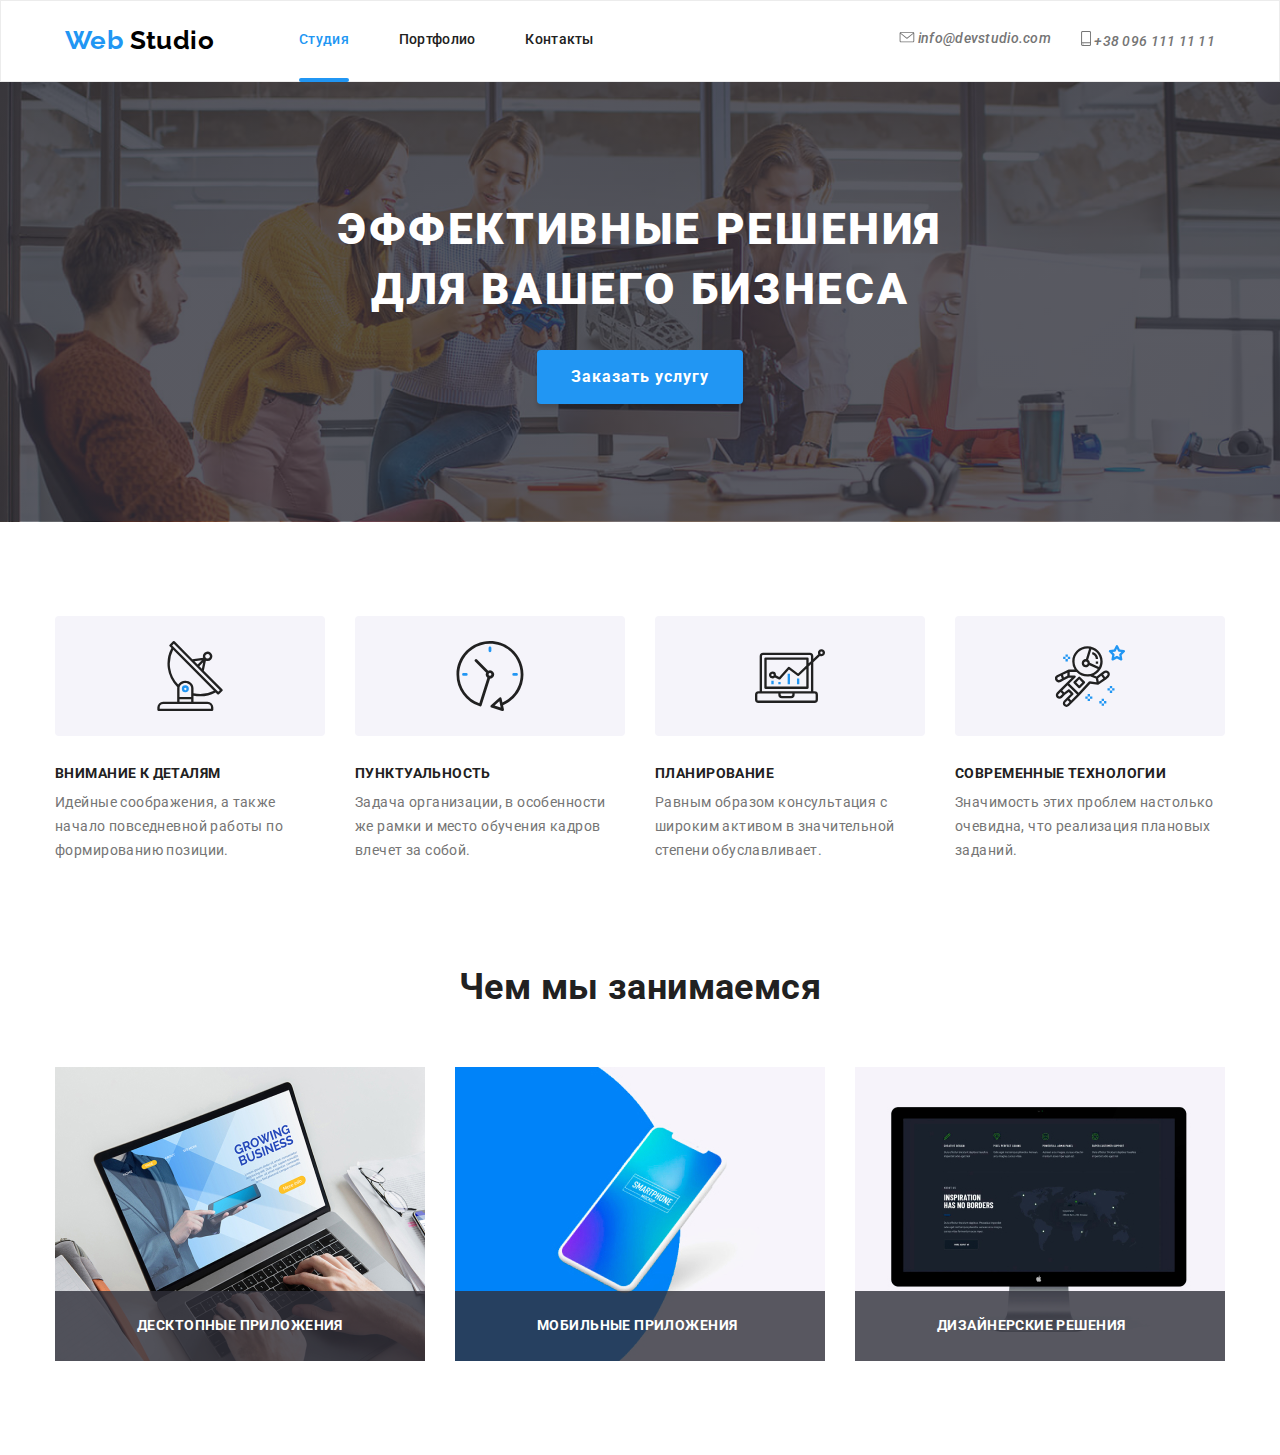
==== index.html @ 0a155fd4 "добавлены фото разных размеров для секции Услугис" ====
<!DOCTYPE html>
<html lang="ru">
  <head>
    <meta charset="UTF-8" />
    <meta name="viewport" content="width=device-width, initial-scale=1.0" />
    <title>Студия</title>
    <link
      href="https://fonts.googleapis.com/css2?family=Raleway:wght@700&family=Roboto:wght@400;500;700;900&display=swap"
      rel="stylesheet"
    />
    <link rel="stylesheet" href="./css/main.min.css" />
  </head>

  <body>
    <!--шапка-сайта-->

    <header class="header">
      <div class="container header-container">
        <a class="logo link" href="./index.html" lang="en"
          ><span class="logo-web">Web</span> Studio</a
        >
        <button type="button" class="menu-btn" data-menu-button>
          <svg width="40" height="40">
            <use
              class="icon-burger"
              href="./images/sprite.svg#icon-menubtn"
            ></use>
            <use class="icon-close" href="./images/sprite.svg#icon-close"></use>
          </svg>
        </button>
        <div class="menu-wrapper" data-menu>
          <nav class="navigation">
            <ul class="navigation-list list">
              <li class="navigation-list-item current">
                <a class="navigation-list-link current link" href="./index.html"
                  >Студия</a
                >
              </li>
              <li class="navigation-list-item">
                <a class="navigation-list-link link" href="./portfolio.html"
                  >Портфолио</a
                >
              </li>
              <li class="navigation-list-item">
                <a class="navigation-list-link link" href="">Контакты</a>
              </li>
            </ul>
          </nav>
          <address class="header-address">
            <ul class="address-list list">
              <li class="address-list-item">
                <a class="header-mail link" href="mailto:info@devstudio.com">
                  <svg class="address-list-item-svg" width="16" height="11">
                    <use href="./images/sprite.svg#icon-envelope"></use>
                  </svg>
                  info@devstudio.com</a
                >
              </li>
              <li class="address-list-item">
                <a class="header-tel link" href="tel:+380961111111">
                  <svg class="address-list-item-svg" width="10" height="15">
                    <use href="./images/sprite.svg#icon-smartphone"></use>
                  </svg>
                  +38 096 111 11 11
                </a>
              </li>
            </ul>
          </address>
        </div>
      </div>
    </header>

    <!--герой-секция-->

    <main>
      <section class="hero">
        <h1 class="hero-title">
          Эффективные решения <br />
          для вашего бизнеса
        </h1>
        <button data-modal-open class="modal-btn">Заказать услугу</button>
      </section>

      <!--особенности-->

      <section class="features section">
        <h2 hidden>Наши особенности</h2>
        <ul class="features-list container list">
          <li class="features-list-item">
            <div class="features-list-item-icon">
              <svg class="features-list-item-svg">
                <use href="./images/sprite.svg#icon-antenna"></use>
              </svg>
            </div>
            <h3 class="subtitle">Внимание к деталям</h3>
            <p class="description">
              Идейные соображения, а также начало повседневной работы по
              формированию позиции.
            </p>
          </li>
          <li class="features-list-item">
            <div class="features-list-item-icon">
              <svg class="features-list-item-svg">
                <use href="./images/sprite.svg#icon-clock"></use>
              </svg>
            </div>
            <h3 class="subtitle">Пунктуальность</h3>
            <p class="description">
              Задача организации, в особенности же рамки и место обучения кадров
              влечет за собой.
            </p>
          </li>
          <li class="features-list-item">
            <div class="features-list-item-icon">
              <svg class="features-list-item-svg">
                <use href="./images/sprite.svg#icon-diagram"></use>
              </svg>
            </div>
            <h3 class="subtitle">Планирование</h3>
            <p class="description">
              Равным образом консультация с широким активом в значительной
              степени обуславливает.
            </p>
          </li>
          <li class="features-list-item">
            <div class="features-list-item-icon">
              <svg class="features-list-item-svg">
                <use href="./images/sprite.svg#icon-astronaut"></use>
              </svg>
            </div>
            <h3 class="subtitle">Современные технологии</h3>
            <p class="description">
              Значимость этих проблем настолько очевидна, что реализация
              плановых заданий.
            </p>
          </li>
        </ul>
      </section>

      <!--услуги-->

      <section class="services section">
        <h2 class="title">Чем мы занимаемся</h2>
        <ul class="services-list container list">
          <li class="services-list-item">
            <picture>
              <source
                srcset="
                  ./images/services/notebook.jpg    1x,
                  ./images/services/notebook@2x.jpg 2x
                "
                media="(min-width: 1200px)"
                type="image/jpg"
              />
              <img
                class="services-list-img"
                src="./images/services/notebook.jpg"
                alt="работа за ноутбуком"
              />
            </picture>
            <p class="subtitle">Десктопные приложения</p>
          </li>
          <li class="services-list-item">
            <picture>
              <source
                srcset="
                  ./images/services/smartphone.jpg    1x,
                  ./images/services/smartphone@2x.jpg 2x
                "
                media="(min-width: 1200px)"
                type="image/jpg"
              />
              <img
                class="services-list-img"
                src="./images/services/smartphone.jpg"
                alt="смартфон с открытым приложением"
              />
            </picture>
            <p class="subtitle">Мобильные приложения</p>
          </li>
          <li class="services-list-item">
            <picture>
              <source
                srcset="
                  ./images/services/computer.jpg    1x,
                  ./images/services/computer@2x.jpg 2x
                "
                media="(min-width: 1200px)"
                type="image/jpg"
              />
              <img
                class="services-list-img"
                src="./images/services/computer.jpg"
                alt="включенный компьютер"
              />
            </picture>
            <p class="subtitle">Дизайнерские решения</p>
          </li>
        </ul>
      </section>

      <!--команда-->

      <!-- <section class="team section">
        <h2 class="title">Наша команда</h2>
        <ul class="team-list container list">
          <li class="team-list-item">
            <img
              class="team-list-item-img"
              src="./images/team/product-designer.jpg"
              alt="член команды"
            />
            <h3 class="team-list-item-name">Николай Кучеренко</h3>
            <p class="team-list-item-position" lang="en">Product Designer</p>
            <ul class="sotial-list list">
              <li class="sotial-list-item">
                <a
                  class="sotial-list-item-link link"
                  href=""
                  aria-label="иконка инстаграм"
                >
                  <svg class="sotial-list-item-link-svg">
                    <use href="./images/sprite.svg#icon-instagram"></use>
                  </svg>
                </a>
              </li>
              <li class="sotial-list-item">
                <a
                  class="sotial-list-item-link link"
                  href=""
                  aria-label="иконка твиттер"
                >
                  <svg class="sotial-list-item-link-svg">
                    <use href="./images/sprite.svg#icon-twitter"></use>
                  </svg>
                </a>
              </li>
              <li class="sotial-list-item">
                <a
                  class="sotial-list-item-link link"
                  href=""
                  aria-label="иконка фейсбук"
                >
                  <svg class="sotial-list-item-link-svg">
                    <use href="./images/sprite.svg#icon-facebook"></use>
                  </svg>
                </a>
              </li>
              <li class="sotial-list-item">
                <a
                  class="sotial-list-item-link link"
                  href=""
                  aria-label="иконка линкедит"
                >
                  <svg class="sotial-list-item-link-svg">
                    <use href="./images/sprite.svg#icon-linkedin"></use>
                  </svg>
                </a>
              </li>
            </ul>
          </li>
          <li class="team-list-item">
            <img
              class="team-list-item-img"
              src="./images/team/developer.jpg"
              alt="член команды"
            />
            <h3 class="team-list-item-name">Ольга Иванова</h3>
            <p class="team-list-item-position" lang="en">Frontend Developer</p>
            <ul class="sotial-list list">
              <li class="sotial-list-item">
                <a
                  class="sotial-list-item-link link"
                  href=""
                  aria-label="иконка инстаграм"
                >
                  <svg class="sotial-list-item-link-svg">
                    <use href="./images/sprite.svg#icon-instagram"></use>
                  </svg>
                </a>
              </li>
              <li class="sotial-list-item">
                <a
                  class="sotial-list-item-link link"
                  href=""
                  aria-label="иконка твиттер"
                >
                  <svg class="sotial-list-item-link-svg">
                    <use href="./images/sprite.svg#icon-twitter"></use>
                  </svg>
                </a>
              </li>
              <li class="sotial-list-item">
                <a
                  class="sotial-list-item-link link"
                  href=""
                  aria-label="иконка фейсбук"
                >
                  <svg class="sotial-list-item-link-svg">
                    <use href="./images/sprite.svg#icon-facebook"></use>
                  </svg>
                </a>
              </li>
              <li class="sotial-list-item">
                <a
                  class="sotial-list-item-link link"
                  href=""
                  aria-label="иконка линкедит"
                >
                  <svg class="sotial-list-item-link-svg">
                    <use href="./images/sprite.svg#icon-linkedin"></use>
                  </svg>
                </a>
              </li>
            </ul>
          </li>
          <li class="team-list-item">
            <img
              class="team-list-item-img"
              src="./images/team/marketing.jpg"
              alt="член команды"
            />
            <h3 class="team-list-item-name">Андрей Шевченко</h3>
            <p class="team-list-item-position" lang="en">Marketing</p>
            <ul class="sotial-list list">
              <li class="sotial-list-item">
                <a
                  class="sotial-list-item-link link"
                  href=""
                  aria-label="иконка инстаграм"
                >
                  <svg class="sotial-list-item-link-svg">
                    <use href="./images/sprite.svg#icon-instagram"></use>
                  </svg>
                </a>
              </li>
              <li class="sotial-list-item">
                <a
                  class="sotial-list-item-link link"
                  href=""
                  aria-label="иконка твиттер"
                >
                  <svg class="sotial-list-item-link-svg">
                    <use href="./images/sprite.svg#icon-twitter"></use>
                  </svg>
                </a>
              </li>
              <li class="sotial-list-item">
                <a
                  class="sotial-list-item-link link"
                  href=""
                  aria-label="иконка фейсбук"
                >
                  <svg class="sotial-list-item-link-svg">
                    <use href="./images/sprite.svg#icon-facebook"></use>
                  </svg>
                </a>
              </li>
              <li class="sotial-list-item">
                <a
                  class="sotial-list-item-link link"
                  href=""
                  aria-label="иконка линкедит"
                >
                  <svg class="sotial-list-item-link-svg">
                    <use href="./images/sprite.svg#icon-linkedin"></use>
                  </svg>
                </a>
              </li>
            </ul>
          </li>
          <li class="team-list-item">
            <img
              class="team-list-item-img"
              src="./images/team/UI-Designer.jpg"
              alt="член команды"
            />
            <h3 class="team-list-item-name">Иван Николаев</h3>
            <p class="team-list-item-position" lang="en">UI Designer</p>
            <ul class="sotial-list list">
              <li class="sotial-list-item">
                <a
                  class="sotial-list-item-link link"
                  href=""
                  aria-label="иконка инстаграм"
                >
                  <svg class="sotial-list-item-link-svg">
                    <use href="./images/sprite.svg#icon-instagram"></use>
                  </svg>
                </a>
              </li>
              <li class="sotial-list-item">
                <a
                  class="sotial-list-item-link link"
                  href=""
                  aria-label="иконка твиттер"
                >
                  <svg class="sotial-list-item-link-svg">
                    <use href="./images/sprite.svg#icon-twitter"></use>
                  </svg>
                </a>
              </li>
              <li class="sotial-list-item">
                <a
                  class="sotial-list-item-link link"
                  href=""
                  aria-label="иконка фейсбук"
                >
                  <svg class="sotial-list-item-link-svg">
                    <use href="./images/sprite.svg#icon-facebook"></use>
                  </svg>
                </a>
              </li>
              <li class="sotial-list-item">
                <a
                  class="sotial-list-item-link link"
                  href=""
                  aria-label="иконка линкедит"
                >
                  <svg class="sotial-list-item-link-svg">
                    <use href="./images/sprite.svg#icon-linkedin"></use>
                  </svg>
                </a>
              </li>
            </ul>
          </li>
        </ul>
      </section> -->

      <!--клиенты-->

      <!-- <section class="customers section">
        <h2 class="title">Постоянные клиенты</h2>
        <ul class="customers-list container list">
          <li class="customers-list-item">
            <a
              class="customers-list-item-link link"
              href=""
              aria-label="логотип клиента"
            >
              <svg class="customers-list-item-svg" width="45" height="50">
                <use href="./images/sprite.svg#icon-logo1"></use>
              </svg>
            </a>
          </li>
          <li class="customers-list-item">
            <a
              class="customers-list-item-link link"
              href=""
              aria-label="логотип клиента"
            >
              <svg class="customers-list-item-svg" width="40" height="52">
                <use href="./images/sprite.svg#icon-logo2"></use>
              </svg>
            </a>
          </li>
          <li class="customers-list-item">
            <a
              class="customers-list-item-link link"
              href=""
              aria-label="логотип клиента"
            >
              <svg class="customers-list-item-svg" width="41" height="43">
                <use href="./images/sprite.svg#icon-logo3"></use>
              </svg>
            </a>
          </li>
          <li class="customers-list-item">
            <a
              class="customers-list-item-link link"
              href=""
              aria-label="логотип клиента"
            >
              <svg class="customers-list-item-svg" width="80" height="42">
                <use href="./images/sprite.svg#icon-logo4"></use>
              </svg>
            </a>
          </li>
          <li class="customers-list-item">
            <a
              class="customers-list-item-link link"
              href=""
              aria-label="логотип клиента"
            >
              <svg class="customers-list-item-svg" width="60" height="50">
                <use href="./images/sprite.svg#icon-logo5"></use>
              </svg>
            </a>
          </li>
          <li class="customers-list-item">
            <a
              class="customers-list-item-link link"
              href=""
              aria-label="логотип клиента"
            >
              <svg class="customers-list-item-svg" width="90" height="45">
                <use href="./images/sprite.svg#icon-logo6"></use>
              </svg>
            </a>
          </li>
        </ul>
      </section> -->
    </main>

    <!--подвал-сайта-->

    <!-- <footer class="footer">
      <div class="container">
        <div class="footer-coordinates">
          <a class="logo link" href="./index.html" lang="en"
            ><span class="logo-web">Web</span>
            <span class="logo-studio">Studio</span></a
          >
          <ul class="footer-address-list list">
            <li class="footer-address-list-item">
              г. Киев, пр-т Леси Украинки, 26
            </li>
            <li class="footer-address-list-item">
              <a class="footer-mail link" href="mailto:info@example.com"
                >info@example.com</a
              >
            </li>
            <li class="footer-address-list-item">
              <a class="footer-tel link" href="tel:+380991111111"
                >+38 099 111 11 11</a
              >
            </li>
          </ul>
        </div>
        <div class="footer-invitation">
          <b class="invitation link">присоединяйтесь</b>
          <ul class="invitation-sotial-list list">
            <li class="invitation-sotial-list-item">
              <a
                class="invitation-sotial-list-link link"
                href=""
                aria-label="иконка инстаграм"
              >
                <svg class="invitation-sotial-list-link-svg">
                  <use href="./images/sprite.svg#icon-instagram"></use>
                </svg>
              </a>
            </li>
            <li class="invitation-sotial-list-item">
              <a
                class="invitation-sotial-list-link link"
                href=""
                aria-label="иконка твиттер"
              >
                <svg class="invitation-sotial-list-link-svg">
                  <use href="./images/sprite.svg#icon-twitter"></use>
                </svg>
              </a>
            </li>
            <li class="invitation-sotial-list-item">
              <a
                class="invitation-sotial-list-link link"
                href=""
                aria-label="иконка фейсбук"
              >
                <svg class="invitation-sotial-list-link-svg">
                  <use href="./images/sprite.svg#icon-facebook"></use>
                </svg>
              </a>
            </li>
            <li class="invitation-sotial-list-item">
              <a
                class="invitation-sotial-list-link link"
                href=""
                aria-label="иконка линкедит"
              >
                <svg class="invitation-sotial-list-link-svg">
                  <use href="./images/sprite.svg#icon-linkedin"></use>
                </svg>
              </a>
            </li>
          </ul>
        </div> -->

    <!--форма подписки-->

    <!-- <div class="footer-subscription">
          <b class="subscription">Подпишитесь на рассылку</b>
          <div class="footer-subscription-wrapper">
            <form action="#" class="subscription-form">
              <input
                type="email"
                name="user-mail"
                class="subscription-form-input"
                placeholder="E-mail"
              />
            </form>
            <button type="button" class="subscription-btn">
              Подписаться
              <svg class="footer-subscription-svg" width="24" height="24">
                <use href="./images/sprite.svg#icon-send"></use>
              </svg>
            </button>
          </div>
        </div>
      </div>
    </footer> -->

    <!--модальное окно-->

    <!-- <div data-modal class="backdrop is-hidden">
      <form action="#" class="modal-form">
        <h2 class="modal-form-title">
          Оставьте свои данные, мы вам перезвоним
        </h2>
        <button data-modal-close class="modal-close-btn">
          <svg class="close-btn-svg" width="18" height="18">
            <use href="./images/sprite.svg#icon-close"></use>
          </svg>
        </button>
        <div class="modal-form-input-wrapper">
          <input
            type="text"
            name="user-name"
            id="user-modal-name"
            class="modal-form-input"
            placeholder=" "
            required
          />
          <svg class="input-svg">
            <use href="./images/sprite.svg#icon-person"></use>
          </svg>
          <label for="user-modal-name" class="modal-form-label">Имя</label>
        </div>
        <div class="modal-form-input-wrapper">
          <input
            type="tel"
            name="user-tel"
            id="user-modal-tel"
            class="modal-form-input"
            placeholder=" "
            required
          />
          <svg class="input-svg">
            <use href="./images/sprite.svg#icon-phone"></use>
          </svg>
          <label for="user-modal-tel" class="modal-form-label"> Телефон</label>
        </div>
        <div class="modal-form-input-wrapper">
          <input
            type="email"
            name="user-mail"
            id="user-modal-mail"
            class="modal-form-input"
            placeholder=" "
            required
          />
          <svg class="input-svg">
            <use href="./images/sprite.svg#icon-email"></use>
          </svg>
          <label for="user-modal-mail" class="modal-form-label"> Почта</label>
        </div>
        <div class="modal-form-textarea-wrapper">
          <textarea
            name="user-massage"
            class="modal-form-massage"
            id="user-modal-massage"
            placeholder=" "
          ></textarea>
          <label for="user-modal-massage" class="modal-form-textarea-label"
            >Комментарий</label
          >
        </div>

        <label class="modal-form-option-lable">
          <input
            type="checkbox"
            name="policy"
            value="accept-policy"
            class="modal-form-checkbox"
            required
          />
          <span class="modal-form-custom-checkbox">
            <svg class="checkbox-svg" width="11" height="8">
              <use href="./images/sprite.svg#icon-vector"></use>
            </svg>
          </span>
          <span class="modal-form-option-span"
            >Соглашаюсь с рассылкой и принимаю <a href="#">Условия договора</a>
          </span>
        </label>
        <button type="submit" class="modal-btn">Отправить</button>
      </form>
    </div> -->

    <script src="./js/menu.js"></script>
    <script src="./js/modal.js"></script>
  </body>
</html>
---- css/main.min.css ----
/*! normalize.css v8.0.1 | MIT License | github.com/necolas/normalize.css */html{line-height:1.15;-webkit-text-size-adjust:100%}body{margin:0}main{display:block}h1{font-size:2em;margin:0.67em 0}hr{box-sizing:content-box;height:0;overflow:visible}pre{font-family:monospace, monospace;font-size:1em}a{background-color:transparent}abbr[title]{border-bottom:none;text-decoration:underline;text-decoration:underline dotted}b,strong{font-weight:bolder}code,kbd,samp{font-family:monospace, monospace;font-size:1em}small{font-size:80%}sub,sup{font-size:75%;line-height:0;position:relative;vertical-align:baseline}sub{bottom:-0.25em}sup{top:-0.5em}img{border-style:none}button,input,optgroup,select,textarea{font-family:inherit;font-size:100%;line-height:1.15;margin:0}button,input{overflow:visible}button,select{text-transform:none}button,[type='button'],[type='reset'],[type='submit']{-webkit-appearance:button}button::-moz-focus-inner,[type='button']::-moz-focus-inner,[type='reset']::-moz-focus-inner,[type='submit']::-moz-focus-inner{border-style:none;padding:0}button:-moz-focusring,[type='button']:-moz-focusring,[type='reset']:-moz-focusring,[type='submit']:-moz-focusring{outline:1px dotted ButtonText}fieldset{padding:0.35em 0.75em 0.625em}legend{box-sizing:border-box;color:inherit;display:table;max-width:100%;padding:0;white-space:normal}progress{vertical-align:baseline}textarea{overflow:auto}[type='checkbox'],[type='radio']{box-sizing:border-box;padding:0}[type='number']::-webkit-inner-spin-button,[type='number']::-webkit-outer-spin-button{height:auto}[type='search']{-webkit-appearance:textfield;outline-offset:-2px}[type='search']::-webkit-search-decoration{-webkit-appearance:none}::-webkit-file-upload-button{-webkit-appearance:button;font:inherit}details{display:block}summary{display:list-item}template{display:none}[hidden]{display:none}body{background-color:#ffffff;font-family:"Roboto",sans-serif;font-size:14px;letter-spacing:0.03em;color:#757575}html{box-sizing:border-box}*,*::before,*::after{box-sizing:inherit}h1{margin:0}h2{margin-top:0;margin-bottom:50px}.subtitle{margin:0}ul{margin:0;padding:0}img{display:block;max-width:100%;height:auto}.link{text-decoration:none;display:block}.list{list-style:none}.container{padding-left:15px;padding-right:15px}@media screen and (min-width: 480px){.container{width:480px;margin:0 auto}}@media screen and (min-width: 768px){.container{width:768px}}@media screen and (min-width: 1200px){.container{width:1200px}}.section{padding-top:94px;padding-bottom:94px}.header-container{display:flex;align-items:center}.logo{font-family:"Raleway",sans-serif;font-weight:700;font-size:24px;line-height:1.17;color:#000000}.logo-web{color:#2196f3}.navigation-list-link,.header-tel,.header-mail{font-weight:500;letter-spacing:0.02em;color:#212121;transition:color 250ms cubic-bezier(0.4, 0, 0.2, 1)}.navigation-list-link:hover,.navigation-list-link:focus,.header-tel:hover,.header-tel:focus,.header-mail:hover,.header-mail:focus{color:#2196f3}.header-tel,.header-mail{color:#757575}.header-tel:hover .address-list-item-svg,.header-tel:focus .address-list-item-svg,.header-mail:hover .address-list-item-svg,.header-mail:focus .address-list-item-svg{fill:#2196f3}.address-list-item-svg{fill:#757575;transition:fill 250ms cubic-bezier(0.4, 0, 0.2, 1)}.navigation-list-link{position:relative;display:inline-flex}.navigation-list-link.current::after{position:absolute;left:0;display:block;width:100%;height:4px;background-color:#2196f3;border-radius:2px;content:''}.navigation .navigation-list-link.current{color:#2196f3}@media screen and (max-width: 767px){.header{padding-top:10px;padding-bottom:10px;position:relative;border:1px solid #ececec}.header-container{justify-content:space-between}.navigation-list-link,.header-tel,.header-mail{font-size:18px;line-height:1.17}.menu-btn{display:inline-flex;margin:0;padding:0;background-color:transparent;border:none;outline:none;cursor:pointer;transition:fill 250ms cubic-bezier(0.4, 0, 0.2, 1)}.menu-btn:hover,.menu-btn:focus{fill:#2196f3}.menu-btn.is-open .icon-close{display:block}.menu-btn.is-open .icon-burger{display:none}.icon-close{display:none}.menu-wrapper{position:absolute;top:100%;right:0;width:100%;height:393px;text-align:center;background-color:#ffffff;padding-top:60px;padding-bottom:60px;opacity:0;transform:scale(0);transition:250ms cubic-bezier(0.4, 0, 0.2, 1)}.menu-wrapper.is-open{opacity:1;transform:scale(1)}.navigation-list-item:not(:last-child){margin-bottom:40px}.header-address{margin-top:60px}.address-list-item:not(:last-child){margin-bottom:16px}.navigation-list-link.current::after{bottom:-8px}}@media screen and (min-width: 768px){.menu-btn{display:none}.menu-wrapper{display:flex}.navigation-list{display:flex}.header{padding-top:21px;padding-bottom:21px;padding-right:15px;padding-left:15px}.logo{margin-right:81px}.navigation-list-link{font-size:14px;line-height:1.14}.header-tel,.header-mail{font-size:12px;line-height:1.17}.navigation-list-item:not(:last-child){margin-right:50px}.address-list{margin-left:84px}.address-list-item:not(:last-child){margin-bottom:10px}.navigation-list-link.current::after{bottom:-48px}}@media screen and (min-width: 1200px){.header{border:1px solid #ececec;padding-top:24px;padding-bottom:25px}.header-container{justify-content:center}.address-list{display:flex}.logo{font-size:26px;line-height:1.19;margin-right:85px}.address-list{margin-left:305px}.address-list-item:not(:last-child){margin-bottom:0}.address-list-item:not(:last-child){margin-right:30px}.navigation-list-link,.header-tel,.header-mail{font-size:14px;line-height:1.14}.navigation-list-link.current::after{bottom:-34px}}.modal-btn{display:block;margin:auto;padding-top:10px;padding-right:32px;padding-bottom:10px;padding-left:32px}.modal-btn,.subscription-btn{font-weight:700;font-size:16px;line-height:1.87;align-items:center;text-align:center;letter-spacing:0.06em;box-shadow:0px 4px 4px rgba(0,0,0,0.15);border-radius:4px;border-color:transparent;color:#fff;background-color:#2196f3;cursor:pointer}.subscription-btn{display:flex;justify-content:center;align-items:center;padding-left:29px;padding-right:13px}.hero{background-repeat:no-repeat;background-size:cover;background-position:center;padding-top:118px;padding-bottom:118px}.hero-title{font-weight:900;text-align:center;letter-spacing:0.06em;text-transform:uppercase;margin-bottom:30px;color:#fff}@media screen and (max-width: 767px){.hero{background-image:linear-gradient(to right, rgba(47,48,58,0.8), rgba(47,48,58,0.8)),url(../images/hero/hero-mob.jpg)}}@media screen and (max-width: 767px) and (min-resolution: 2dppx){.hero{background-image:linear-gradient(to right, rgba(47,48,58,0.8), rgba(47,48,58,0.8)),url(../images/hero/hero-mob@2x.jpg)}}@media screen and (max-width: 767px){.hero-title{font-size:26px;line-height:1.62}}@media screen and (min-width: 768px){.hero{background-image:linear-gradient(to right, rgba(47,48,58,0.8), rgba(47,48,58,0.8)),url(../images/hero/hero-tabl.jpg)}}@media screen and (min-width: 768px) and (min-resolution: 2dppx){.hero{background-image:linear-gradient(to right, rgba(47,48,58,0.8), rgba(47,48,58,0.8)),url(../images/hero/hero-tabl@2x.jpg)}}@media screen and (min-width: 1200px){.hero{background-image:linear-gradient(to right, rgba(47,48,58,0.8), rgba(47,48,58,0.8)),url(../images/hero/hero-desctop.jpg)}}@media screen and (min-width: 1200px) and (min-resolution: 2dppx){.hero{background-image:linear-gradient(to right, rgba(47,48,58,0.8), rgba(47,48,58,0.8)),url(../images/hero/hero-desctop@2x.jpg)}padding-top:200px;padding-bottom:200px}@media screen and (min-width: 1200px){.hero-title{font-size:44px;line-height:1.36}}.subtitle{font-weight:700;font-size:14px;line-height:1.14;text-transform:uppercase;color:#212121}.features-list-item-icon{background-color:#f5f4fa;border-radius:4px;margin-bottom:30px}.features-list-item-svg{width:70px;height:70px}.features-list-item .subtitle{margin-bottom:10px}.features-list-item .description{margin-top:0px;margin-bottom:0px}.description{font-weight:400;font-size:14px;line-height:1.71;color:#757575}@media screen and (max-width: 767px){.features-list-item-icon{width:450px;height:120px;padding:25px 190px}.features-list-item{margin-bottom:30px}.features-list-item .subtitle{text-align:center}}@media screen and (min-width: 768px) and (max-width: 1199px){.features-list{display:flex;flex-wrap:wrap}.features-list-item{width:calc((100% - 30px) / 2);margin-right:30px;margin-bottom:30px}.features-list-item:nth-child(2n){margin-right:0}.features-list-item:nth-last-child(-n+2){margin-bottom:0}.features-list-item-icon{width:354px;height:120px;padding:25px 142px}}@media screen and (min-width: 1200px){.features-list{display:flex;justify-content:space-between}.features-list-item:not(:last-child){margin-right:30px}.features-list-item-icon{width:270px;height:120px;padding:25px 100px}}.title{font-weight:700;font-size:36px;line-height:1.67;text-align:center;color:#212121}@media screen and (max-width: 1199px){.services{display:none}}@media screen and (min-width: 1200px){.services-list{display:flex;justify-content:space-between}.services-list-img{width:370px}.services-list-item{position:relative}.services-list-item:not(:last-child){margin-right:30px}.services{padding-top:0}.services .subtitle{position:absolute;bottom:0;left:0;width:100%;color:#fff;background-color:rgba(47,48,58,0.8);padding:27px 82px}}.sotial-list{display:flex;justify-content:space-between;max-width:206px;margin-left:auto;margin-right:auto}.sotial-list-item:not(:last-child){margin-right:10px}.sotial-list-item-link{display:flex;justify-content:center;align-items:center;width:44px;height:44px;border-radius:50%;transition:background-color 250ms cubic-bezier(0.4, 0, 0.2, 1)}.sotial-list-item-link:hover,.sotial-list-item-link:focus{background-color:#2196f3}.sotial-list-item-link:hover .sotial-list-item-link-svg,.sotial-list-item-link:focus .sotial-list-item-link-svg{fill:#fff}.sotial-list-item-link-svg{width:20px;height:20px;fill:#afb1b8;transition:fill 250ms cubic-bezier(0.4, 0, 0.2, 1)}.invitation-sotial-list{display:flex;justify-content:space-between;max-width:206px;margin-left:auto;margin-right:auto}.invitation-sotial-list-link{display:flex;justify-content:center;align-items:center;width:44px;height:44px;border-radius:50%;background-color:rgba(255,255,255,0.1);transition:background-color 250ms cubic-bezier(0.4, 0, 0.2, 1)}.invitation-sotial-list-link:hover,.invitation-sotial-list-link:focus{border-radius:50%;background-color:#2196f3}.invitation-sotial-list-link-svg{width:20px;height:20px;fill:#fff}.invitation-sotial-list-item:not(:last-child){margin-right:10px}.team{background-color:#f5f4fa}.team-list{display:flex;justify-content:space-between}.team-list-item{background:#ffffff;box-shadow:0px 2px 1px rgba(0,0,0,0.2),0px 1px 1px rgba(0,0,0,0.14),0px 1px 3px rgba(0,0,0,0.12);border-radius:0px 0px 4px 4px;padding-bottom:25px}.team-list-item:not(:last-child){margin-right:30px}.team-list-item-img{margin-bottom:30px;width:270px}.team-list-item-name,.team-list-item-position{font-weight:500;font-size:16px;line-height:1.19;text-align:center;color:#212121;margin-top:0}.team-list-item-name{margin-bottom:10px}.team-list-item-position{font-weight:400;color:#757575;margin-bottom:16px}.customers-list{display:flex;justify-content:space-between}.customers-list-item:not(:last-child){margin-right:30px}.customers-list-item-svg{fill:#afb1b8;transition:fill 250ms cubic-bezier(0.4, 0, 0.2, 1)}.customers-list-item-link{display:flex;justify-content:center;align-items:center;width:170px;height:90px;box-sizing:border-box;border:1px solid #afb1b8;border-radius:4px;transition:border-color 250ms cubic-bezier(0.4, 0, 0.2, 1)}.customers-list-item-link:hover,.customers-list-item-link:focus{border:1px solid #2196f3;border-radius:4px;outline:none}.customers-list-item-link:hover .customers-list-item-svg,.customers-list-item-link:focus .customers-list-item-svg{fill:#2196f3}.footer{background-color:#2f303a}.footer .container{display:flex}.footer-coordinates{margin-right:69px;padding-top:60px;padding-bottom:60px}.footer-coordinates .logo{margin-bottom:20px}.footer-coordinates .logo-studio{color:#ffffff}.footer-address-list-item,.footer-tel,.footer-mail{font-style:normal;font-weight:400;font-size:14px;line-height:1.71;color:#fff}.footer-address-list-item:not(:last-child){margin-bottom:9px}.footer-tel,.footer-mail{color:rgba(255,255,255,0.6)}.footer-invitation{padding-top:72px;padding-bottom:100px}.invitation{margin-bottom:20px}.invitation,.subscription{font-weight:bold;font-size:14px;line-height:16px;text-transform:uppercase;color:#fff}.footer-subscription{padding-left:92px;padding-top:72px;padding-bottom:94px}.subscription{display:block;margin-bottom:20px}.footer-subscription-wrapper{display:flex}.subscription-form-input{display:block;width:358px;height:50px;border:1px solid rgba(255,255,255,0.3);border-radius:4px;background-color:#2f303a;margin-right:12px;padding-left:16px;line-height:1.25;letter-spacing:0.03em;color:rgba(255,255,255,0.6)}.footer-subscription-svg{margin-left:10px}.backdrop{position:fixed;left:0;top:0;width:100%;height:100%;background-color:rgba(0,0,0,0.2);z-index:100}.modal-form{width:528px;position:absolute;top:50%;left:50%;transform:translate(-50%, -50%);display:flex;flex-direction:column;background-color:#ffffff;padding:40px}.modal-form-title{font-size:20px;line-height:1.15;text-align:center;letter-spacing:0.03em;color:#212121;margin-bottom:30px}.modal-form-input-wrapper{position:relative;margin-bottom:30px}.modal-form-input,.modal-form-massage{display:block;border:1px solid rgba(33,33,33,0.2);box-sizing:border-box;border-radius:4px;width:100%;color:var(--text-light-theme-color);cursor:pointer}.modal-form-input:focus,.modal-form-input:not(:placeholder-shown),.modal-form-massage:focus,.modal-form-massage:not(:placeholder-shown){outline:none;border-color:#2196f3}.modal-form-input{height:40px;padding-left:42px}.modal-form-massage{height:120px;resize:none;padding-top:12px;padding-left:16px}.modal-form-label{position:absolute;top:50%;left:42px;transform:translateY(-50%);transition:transform 250ms cubic-bezier(0.4, 0, 0.2, 1);cursor:pointer}.modal-form-input:focus ~ .modal-form-label,.modal-form-input:not(:placeholder-shown) ~ .modal-form-label{transform:translate(-25px, -45px);color:#2196f3}.input-svg{position:absolute;top:11px;left:16px;width:18px;height:18px;margin-right:10px;transition:fill 250ms cubic-bezier(0.4, 0, 0.2, 1)}.modal-form-input:focus+.input-svg{fill:#2196f3}.modal-form-textarea-wrapper{position:relative;margin-bottom:20px}.modal-form-textarea-label{position:absolute;top:12px;left:16px;transition:transform 250ms cubic-bezier(0.4, 0, 0.2, 1);cursor:pointer}.modal-form-massage:focus+.modal-form-textarea-label,.modal-form-massage:not(:placeholder-shown)+.modal-form-textarea-label{transform:translateY(-40px);color:#2196f3}.modal-form-option-lable{display:flex;align-items:center;margin-bottom:30px;cursor:pointer}.modal-form-custom-checkbox{display:inline-block;width:16px;height:15px;border:2px solid #212121;border-radius:2px;margin-right:10px}.modal-form-checkbox:checked+.modal-form-custom-checkbox{background-color:#2196f3;border-color:#2196f3}.checkbox-svg{display:flex;justify-content:center;align-items:center;fill:#ffffff}.modal-form-option-span{line-height:1.7;letter-spacing:0.03em}.modal-form-option-span a{color:#2196f3}.modal-form-checkbox{position:absolute;width:1px;height:1px;margin:-1px;border:0;padding:0;clip:rect(0 0 0 0);overflow:hidden}.modal-close-btn{position:absolute;top:8px;right:8px;width:30px;height:30px;border:1px solid rgba(0,0,0,0.1);border-radius:50%;background-color:transparent;cursor:pointer}.close-btn-svg{position:absolute;top:6px;right:6px;transition:fill 250ms cubic-bezier(0.4, 0, 0.2, 1)}.close-btn-svg:hover{fill:#2196f3}.is-hidden{opacity:0;visibility:hidden;pointer-events:none}
/*# sourceMappingURL=main.min.css.map */
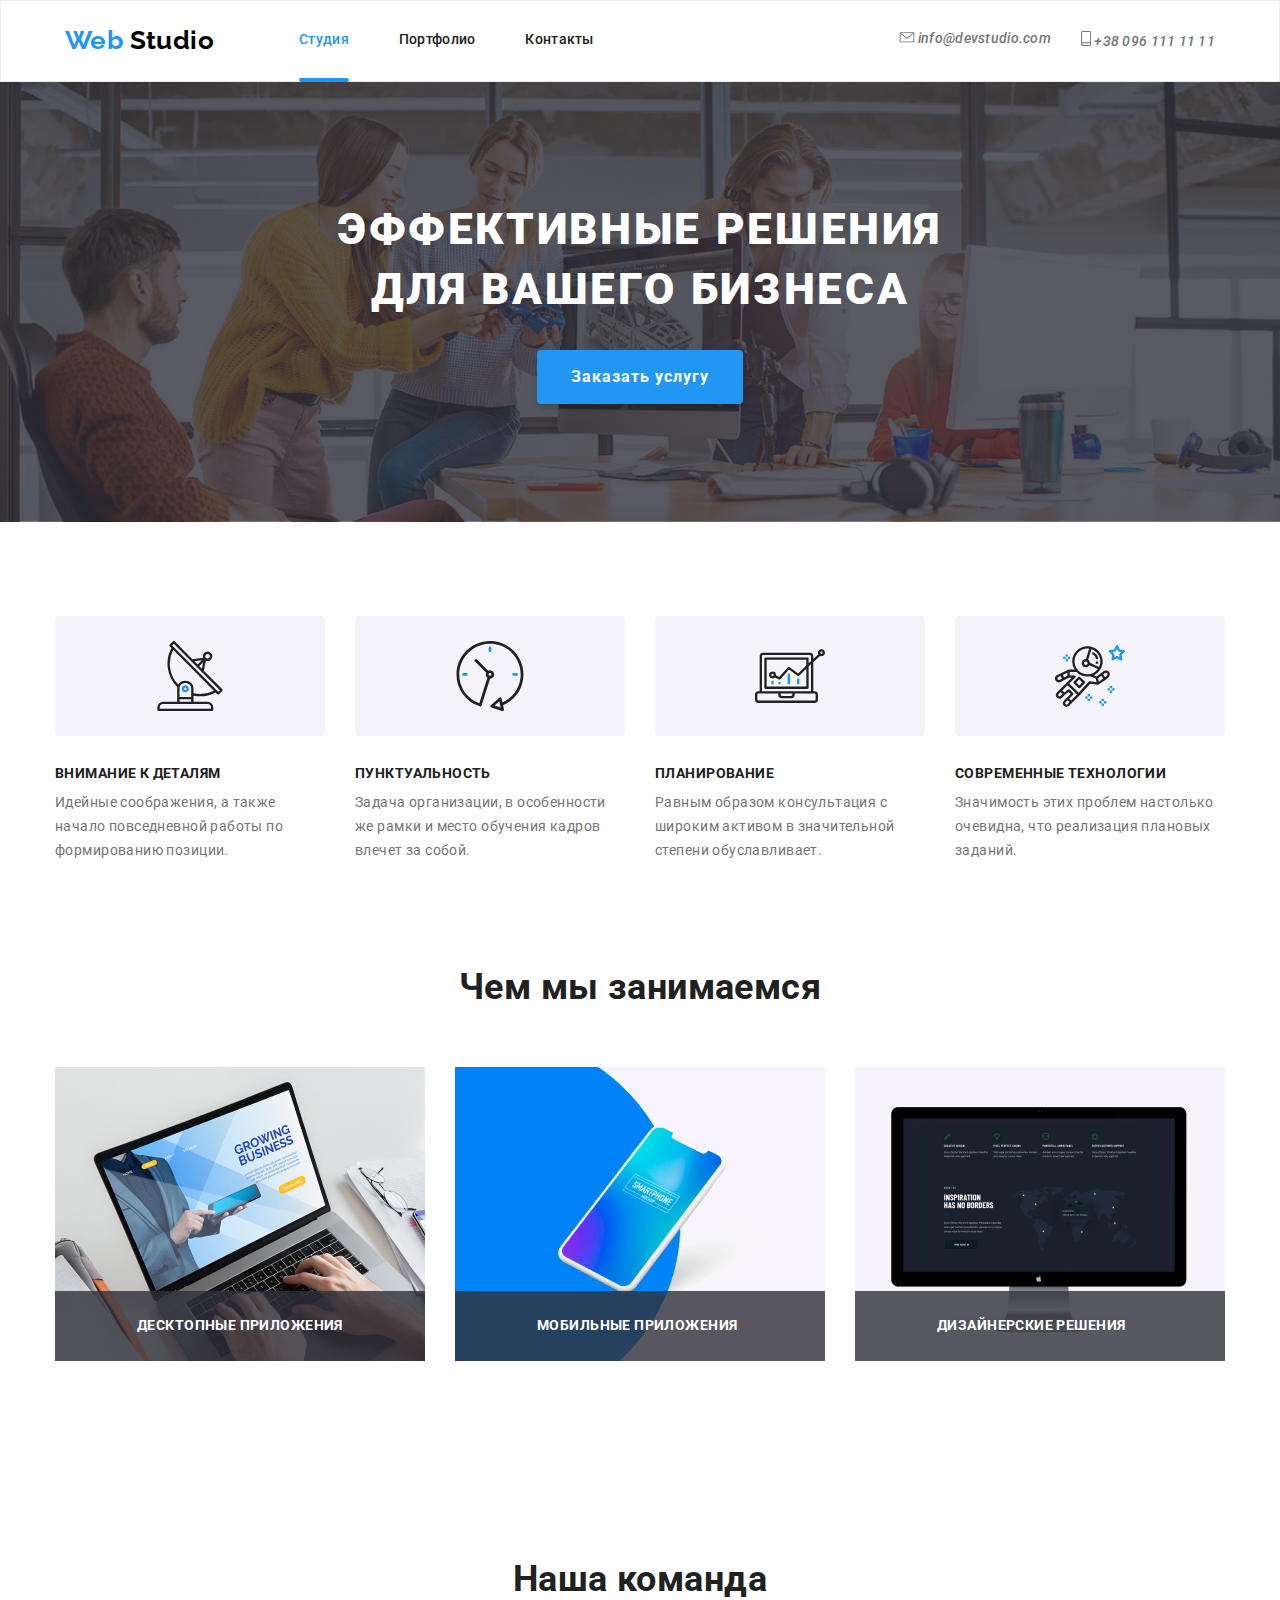
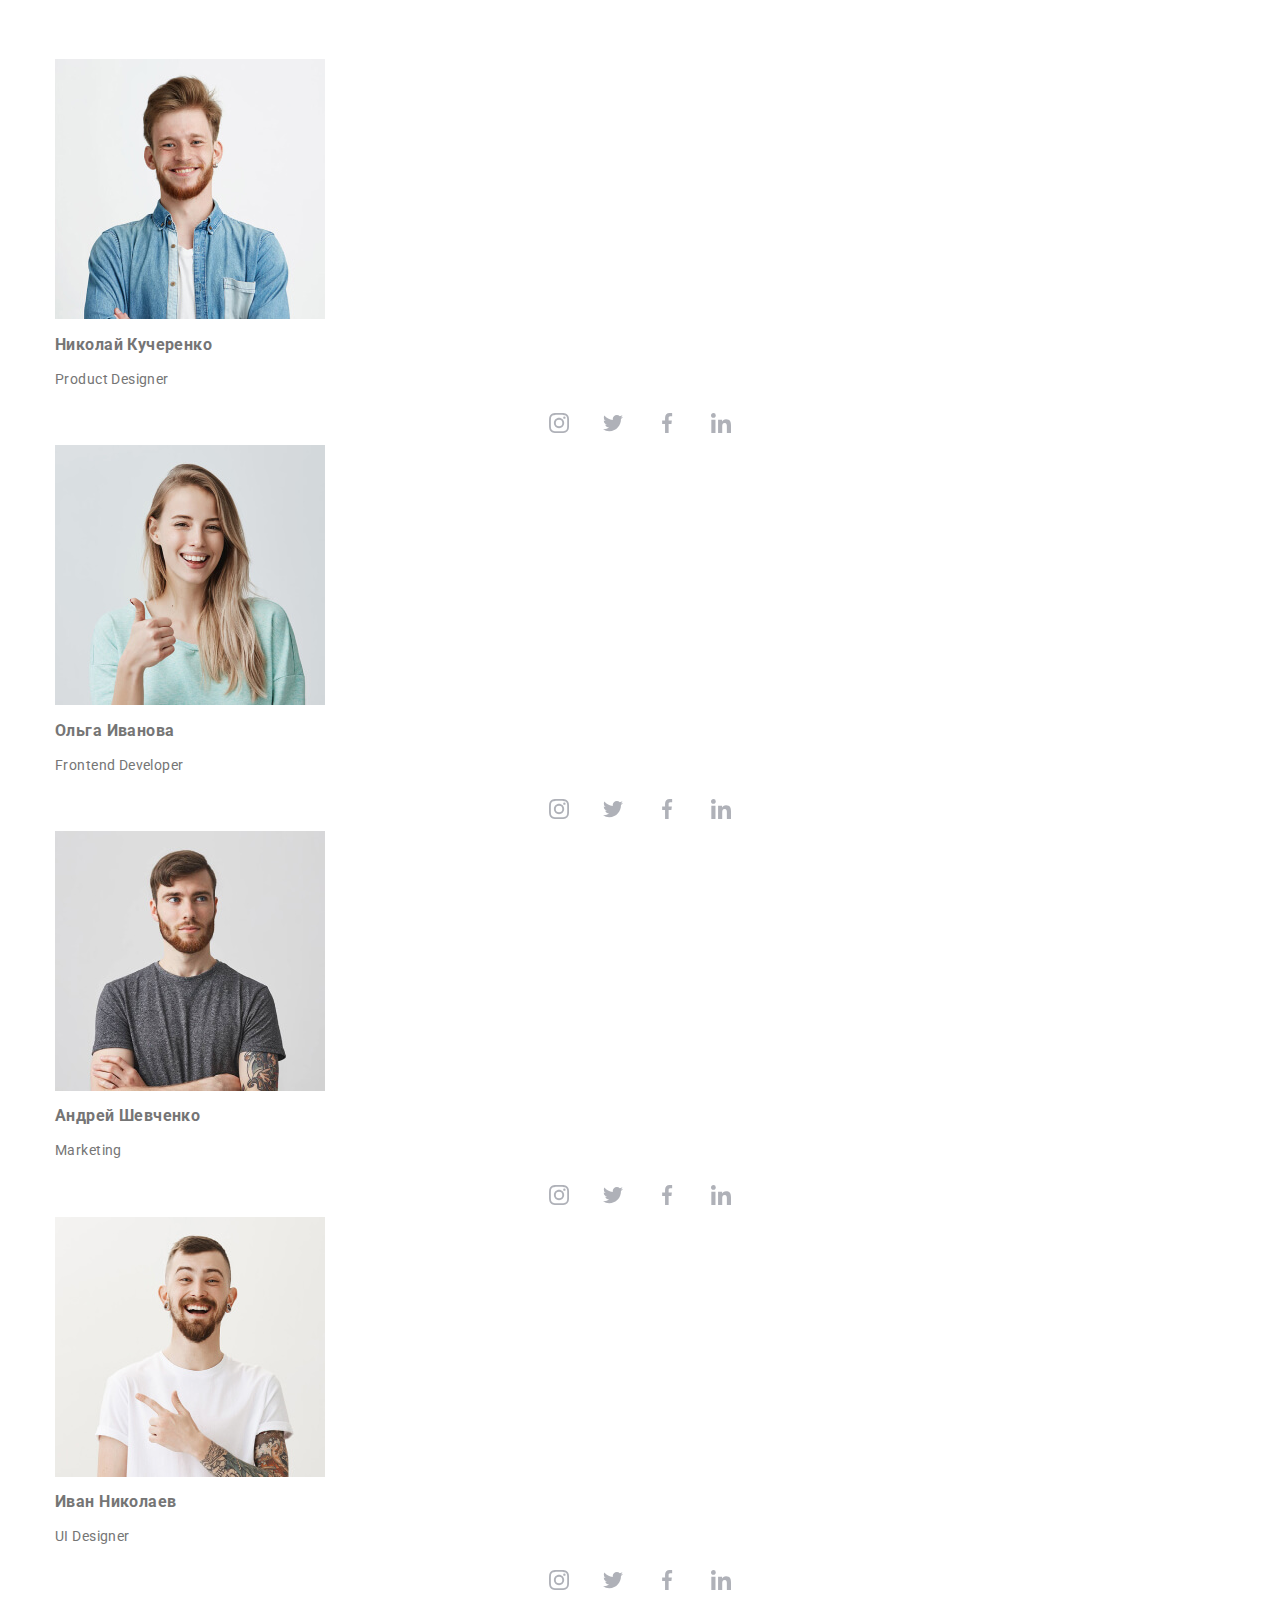
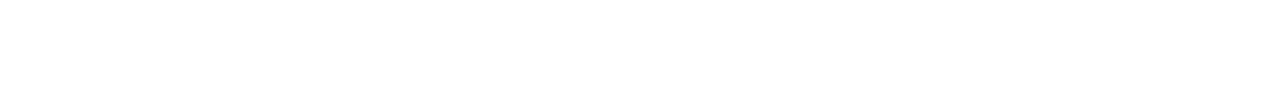
==== commit f6764c8a: "исправлена ширина элементов в секции Особенности" ====
--- a/index.html
+++ b/index.html
@@ -201,7 +201,7 @@
 
       <!--команда-->
 
-      <!-- <section class="team section">
+      <section class="team section">
         <h2 class="title">Наша команда</h2>
         <ul class="team-list container list">
           <li class="team-list-item">
@@ -425,7 +425,7 @@
             </ul>
           </li>
         </ul>
-      </section> -->
+      </section>
 
       <!--клиенты-->
 
--- a/css/main.min.css
+++ b/css/main.min.css
@@ -1,2 +1,2 @@
-/*! normalize.css v8.0.1 | MIT License | github.com/necolas/normalize.css */html{line-height:1.15;-webkit-text-size-adjust:100%}body{margin:0}main{display:block}h1{font-size:2em;margin:0.67em 0}hr{box-sizing:content-box;height:0;overflow:visible}pre{font-family:monospace, monospace;font-size:1em}a{background-color:transparent}abbr[title]{border-bottom:none;text-decoration:underline;text-decoration:underline dotted}b,strong{font-weight:bolder}code,kbd,samp{font-family:monospace, monospace;font-size:1em}small{font-size:80%}sub,sup{font-size:75%;line-height:0;position:relative;vertical-align:baseline}sub{bottom:-0.25em}sup{top:-0.5em}img{border-style:none}button,input,optgroup,select,textarea{font-family:inherit;font-size:100%;line-height:1.15;margin:0}button,input{overflow:visible}button,select{text-transform:none}button,[type='button'],[type='reset'],[type='submit']{-webkit-appearance:button}button::-moz-focus-inner,[type='button']::-moz-focus-inner,[type='reset']::-moz-focus-inner,[type='submit']::-moz-focus-inner{border-style:none;padding:0}button:-moz-focusring,[type='button']:-moz-focusring,[type='reset']:-moz-focusring,[type='submit']:-moz-focusring{outline:1px dotted ButtonText}fieldset{padding:0.35em 0.75em 0.625em}legend{box-sizing:border-box;color:inherit;display:table;max-width:100%;padding:0;white-space:normal}progress{vertical-align:baseline}textarea{overflow:auto}[type='checkbox'],[type='radio']{box-sizing:border-box;padding:0}[type='number']::-webkit-inner-spin-button,[type='number']::-webkit-outer-spin-button{height:auto}[type='search']{-webkit-appearance:textfield;outline-offset:-2px}[type='search']::-webkit-search-decoration{-webkit-appearance:none}::-webkit-file-upload-button{-webkit-appearance:button;font:inherit}details{display:block}summary{display:list-item}template{display:none}[hidden]{display:none}body{background-color:#ffffff;font-family:"Roboto",sans-serif;font-size:14px;letter-spacing:0.03em;color:#757575}html{box-sizing:border-box}*,*::before,*::after{box-sizing:inherit}h1{margin:0}h2{margin-top:0;margin-bottom:50px}.subtitle{margin:0}ul{margin:0;padding:0}img{display:block;max-width:100%;height:auto}.link{text-decoration:none;display:block}.list{list-style:none}.container{padding-left:15px;padding-right:15px}@media screen and (min-width: 480px){.container{width:480px;margin:0 auto}}@media screen and (min-width: 768px){.container{width:768px}}@media screen and (min-width: 1200px){.container{width:1200px}}.section{padding-top:94px;padding-bottom:94px}.header-container{display:flex;align-items:center}.logo{font-family:"Raleway",sans-serif;font-weight:700;font-size:24px;line-height:1.17;color:#000000}.logo-web{color:#2196f3}.navigation-list-link,.header-tel,.header-mail{font-weight:500;letter-spacing:0.02em;color:#212121;transition:color 250ms cubic-bezier(0.4, 0, 0.2, 1)}.navigation-list-link:hover,.navigation-list-link:focus,.header-tel:hover,.header-tel:focus,.header-mail:hover,.header-mail:focus{color:#2196f3}.header-tel,.header-mail{color:#757575}.header-tel:hover .address-list-item-svg,.header-tel:focus .address-list-item-svg,.header-mail:hover .address-list-item-svg,.header-mail:focus .address-list-item-svg{fill:#2196f3}.address-list-item-svg{fill:#757575;transition:fill 250ms cubic-bezier(0.4, 0, 0.2, 1)}.navigation-list-link{position:relative;display:inline-flex}.navigation-list-link.current::after{position:absolute;left:0;display:block;width:100%;height:4px;background-color:#2196f3;border-radius:2px;content:''}.navigation .navigation-list-link.current{color:#2196f3}@media screen and (max-width: 767px){.header{padding-top:10px;padding-bottom:10px;position:relative;border:1px solid #ececec}.header-container{justify-content:space-between}.navigation-list-link,.header-tel,.header-mail{font-size:18px;line-height:1.17}.menu-btn{display:inline-flex;margin:0;padding:0;background-color:transparent;border:none;outline:none;cursor:pointer;transition:fill 250ms cubic-bezier(0.4, 0, 0.2, 1)}.menu-btn:hover,.menu-btn:focus{fill:#2196f3}.menu-btn.is-open .icon-close{display:block}.menu-btn.is-open .icon-burger{display:none}.icon-close{display:none}.menu-wrapper{position:absolute;top:100%;right:0;width:100%;height:393px;text-align:center;background-color:#ffffff;padding-top:60px;padding-bottom:60px;opacity:0;transform:scale(0);transition:250ms cubic-bezier(0.4, 0, 0.2, 1)}.menu-wrapper.is-open{opacity:1;transform:scale(1)}.navigation-list-item:not(:last-child){margin-bottom:40px}.header-address{margin-top:60px}.address-list-item:not(:last-child){margin-bottom:16px}.navigation-list-link.current::after{bottom:-8px}}@media screen and (min-width: 768px){.menu-btn{display:none}.menu-wrapper{display:flex}.navigation-list{display:flex}.header{padding-top:21px;padding-bottom:21px;padding-right:15px;padding-left:15px}.logo{margin-right:81px}.navigation-list-link{font-size:14px;line-height:1.14}.header-tel,.header-mail{font-size:12px;line-height:1.17}.navigation-list-item:not(:last-child){margin-right:50px}.address-list{margin-left:84px}.address-list-item:not(:last-child){margin-bottom:10px}.navigation-list-link.current::after{bottom:-48px}}@media screen and (min-width: 1200px){.header{border:1px solid #ececec;padding-top:24px;padding-bottom:25px}.header-container{justify-content:center}.address-list{display:flex}.logo{font-size:26px;line-height:1.19;margin-right:85px}.address-list{margin-left:305px}.address-list-item:not(:last-child){margin-bottom:0}.address-list-item:not(:last-child){margin-right:30px}.navigation-list-link,.header-tel,.header-mail{font-size:14px;line-height:1.14}.navigation-list-link.current::after{bottom:-34px}}.modal-btn{display:block;margin:auto;padding-top:10px;padding-right:32px;padding-bottom:10px;padding-left:32px}.modal-btn,.subscription-btn{font-weight:700;font-size:16px;line-height:1.87;align-items:center;text-align:center;letter-spacing:0.06em;box-shadow:0px 4px 4px rgba(0,0,0,0.15);border-radius:4px;border-color:transparent;color:#fff;background-color:#2196f3;cursor:pointer}.subscription-btn{display:flex;justify-content:center;align-items:center;padding-left:29px;padding-right:13px}.hero{background-repeat:no-repeat;background-size:cover;background-position:center;padding-top:118px;padding-bottom:118px}.hero-title{font-weight:900;text-align:center;letter-spacing:0.06em;text-transform:uppercase;margin-bottom:30px;color:#fff}@media screen and (max-width: 767px){.hero{background-image:linear-gradient(to right, rgba(47,48,58,0.8), rgba(47,48,58,0.8)),url(../images/hero/hero-mob.jpg)}}@media screen and (max-width: 767px) and (min-resolution: 2dppx){.hero{background-image:linear-gradient(to right, rgba(47,48,58,0.8), rgba(47,48,58,0.8)),url(../images/hero/hero-mob@2x.jpg)}}@media screen and (max-width: 767px){.hero-title{font-size:26px;line-height:1.62}}@media screen and (min-width: 768px){.hero{background-image:linear-gradient(to right, rgba(47,48,58,0.8), rgba(47,48,58,0.8)),url(../images/hero/hero-tabl.jpg)}}@media screen and (min-width: 768px) and (min-resolution: 2dppx){.hero{background-image:linear-gradient(to right, rgba(47,48,58,0.8), rgba(47,48,58,0.8)),url(../images/hero/hero-tabl@2x.jpg)}}@media screen and (min-width: 1200px){.hero{background-image:linear-gradient(to right, rgba(47,48,58,0.8), rgba(47,48,58,0.8)),url(../images/hero/hero-desctop.jpg)}}@media screen and (min-width: 1200px) and (min-resolution: 2dppx){.hero{background-image:linear-gradient(to right, rgba(47,48,58,0.8), rgba(47,48,58,0.8)),url(../images/hero/hero-desctop@2x.jpg)}padding-top:200px;padding-bottom:200px}@media screen and (min-width: 1200px){.hero-title{font-size:44px;line-height:1.36}}.subtitle{font-weight:700;font-size:14px;line-height:1.14;text-transform:uppercase;color:#212121}.features-list-item-icon{background-color:#f5f4fa;border-radius:4px;margin-bottom:30px}.features-list-item-svg{width:70px;height:70px}.features-list-item .subtitle{margin-bottom:10px}.features-list-item .description{margin-top:0px;margin-bottom:0px}.description{font-weight:400;font-size:14px;line-height:1.71;color:#757575}@media screen and (max-width: 767px){.features-list-item-icon{width:450px;height:120px;padding:25px 190px}.features-list-item{margin-bottom:30px}.features-list-item .subtitle{text-align:center}}@media screen and (min-width: 768px) and (max-width: 1199px){.features-list{display:flex;flex-wrap:wrap}.features-list-item{width:calc((100% - 30px) / 2);margin-right:30px;margin-bottom:30px}.features-list-item:nth-child(2n){margin-right:0}.features-list-item:nth-last-child(-n+2){margin-bottom:0}.features-list-item-icon{width:354px;height:120px;padding:25px 142px}}@media screen and (min-width: 1200px){.features-list{display:flex;justify-content:space-between}.features-list-item:not(:last-child){margin-right:30px}.features-list-item-icon{width:270px;height:120px;padding:25px 100px}}.title{font-weight:700;font-size:36px;line-height:1.67;text-align:center;color:#212121}@media screen and (max-width: 1199px){.services{display:none}}@media screen and (min-width: 1200px){.services-list{display:flex;justify-content:space-between}.services-list-img{width:370px}.services-list-item{position:relative}.services-list-item:not(:last-child){margin-right:30px}.services{padding-top:0}.services .subtitle{position:absolute;bottom:0;left:0;width:100%;color:#fff;background-color:rgba(47,48,58,0.8);padding:27px 82px}}.sotial-list{display:flex;justify-content:space-between;max-width:206px;margin-left:auto;margin-right:auto}.sotial-list-item:not(:last-child){margin-right:10px}.sotial-list-item-link{display:flex;justify-content:center;align-items:center;width:44px;height:44px;border-radius:50%;transition:background-color 250ms cubic-bezier(0.4, 0, 0.2, 1)}.sotial-list-item-link:hover,.sotial-list-item-link:focus{background-color:#2196f3}.sotial-list-item-link:hover .sotial-list-item-link-svg,.sotial-list-item-link:focus .sotial-list-item-link-svg{fill:#fff}.sotial-list-item-link-svg{width:20px;height:20px;fill:#afb1b8;transition:fill 250ms cubic-bezier(0.4, 0, 0.2, 1)}.invitation-sotial-list{display:flex;justify-content:space-between;max-width:206px;margin-left:auto;margin-right:auto}.invitation-sotial-list-link{display:flex;justify-content:center;align-items:center;width:44px;height:44px;border-radius:50%;background-color:rgba(255,255,255,0.1);transition:background-color 250ms cubic-bezier(0.4, 0, 0.2, 1)}.invitation-sotial-list-link:hover,.invitation-sotial-list-link:focus{border-radius:50%;background-color:#2196f3}.invitation-sotial-list-link-svg{width:20px;height:20px;fill:#fff}.invitation-sotial-list-item:not(:last-child){margin-right:10px}.team{background-color:#f5f4fa}.team-list{display:flex;justify-content:space-between}.team-list-item{background:#ffffff;box-shadow:0px 2px 1px rgba(0,0,0,0.2),0px 1px 1px rgba(0,0,0,0.14),0px 1px 3px rgba(0,0,0,0.12);border-radius:0px 0px 4px 4px;padding-bottom:25px}.team-list-item:not(:last-child){margin-right:30px}.team-list-item-img{margin-bottom:30px;width:270px}.team-list-item-name,.team-list-item-position{font-weight:500;font-size:16px;line-height:1.19;text-align:center;color:#212121;margin-top:0}.team-list-item-name{margin-bottom:10px}.team-list-item-position{font-weight:400;color:#757575;margin-bottom:16px}.customers-list{display:flex;justify-content:space-between}.customers-list-item:not(:last-child){margin-right:30px}.customers-list-item-svg{fill:#afb1b8;transition:fill 250ms cubic-bezier(0.4, 0, 0.2, 1)}.customers-list-item-link{display:flex;justify-content:center;align-items:center;width:170px;height:90px;box-sizing:border-box;border:1px solid #afb1b8;border-radius:4px;transition:border-color 250ms cubic-bezier(0.4, 0, 0.2, 1)}.customers-list-item-link:hover,.customers-list-item-link:focus{border:1px solid #2196f3;border-radius:4px;outline:none}.customers-list-item-link:hover .customers-list-item-svg,.customers-list-item-link:focus .customers-list-item-svg{fill:#2196f3}.footer{background-color:#2f303a}.footer .container{display:flex}.footer-coordinates{margin-right:69px;padding-top:60px;padding-bottom:60px}.footer-coordinates .logo{margin-bottom:20px}.footer-coordinates .logo-studio{color:#ffffff}.footer-address-list-item,.footer-tel,.footer-mail{font-style:normal;font-weight:400;font-size:14px;line-height:1.71;color:#fff}.footer-address-list-item:not(:last-child){margin-bottom:9px}.footer-tel,.footer-mail{color:rgba(255,255,255,0.6)}.footer-invitation{padding-top:72px;padding-bottom:100px}.invitation{margin-bottom:20px}.invitation,.subscription{font-weight:bold;font-size:14px;line-height:16px;text-transform:uppercase;color:#fff}.footer-subscription{padding-left:92px;padding-top:72px;padding-bottom:94px}.subscription{display:block;margin-bottom:20px}.footer-subscription-wrapper{display:flex}.subscription-form-input{display:block;width:358px;height:50px;border:1px solid rgba(255,255,255,0.3);border-radius:4px;background-color:#2f303a;margin-right:12px;padding-left:16px;line-height:1.25;letter-spacing:0.03em;color:rgba(255,255,255,0.6)}.footer-subscription-svg{margin-left:10px}.backdrop{position:fixed;left:0;top:0;width:100%;height:100%;background-color:rgba(0,0,0,0.2);z-index:100}.modal-form{width:528px;position:absolute;top:50%;left:50%;transform:translate(-50%, -50%);display:flex;flex-direction:column;background-color:#ffffff;padding:40px}.modal-form-title{font-size:20px;line-height:1.15;text-align:center;letter-spacing:0.03em;color:#212121;margin-bottom:30px}.modal-form-input-wrapper{position:relative;margin-bottom:30px}.modal-form-input,.modal-form-massage{display:block;border:1px solid rgba(33,33,33,0.2);box-sizing:border-box;border-radius:4px;width:100%;color:var(--text-light-theme-color);cursor:pointer}.modal-form-input:focus,.modal-form-input:not(:placeholder-shown),.modal-form-massage:focus,.modal-form-massage:not(:placeholder-shown){outline:none;border-color:#2196f3}.modal-form-input{height:40px;padding-left:42px}.modal-form-massage{height:120px;resize:none;padding-top:12px;padding-left:16px}.modal-form-label{position:absolute;top:50%;left:42px;transform:translateY(-50%);transition:transform 250ms cubic-bezier(0.4, 0, 0.2, 1);cursor:pointer}.modal-form-input:focus ~ .modal-form-label,.modal-form-input:not(:placeholder-shown) ~ .modal-form-label{transform:translate(-25px, -45px);color:#2196f3}.input-svg{position:absolute;top:11px;left:16px;width:18px;height:18px;margin-right:10px;transition:fill 250ms cubic-bezier(0.4, 0, 0.2, 1)}.modal-form-input:focus+.input-svg{fill:#2196f3}.modal-form-textarea-wrapper{position:relative;margin-bottom:20px}.modal-form-textarea-label{position:absolute;top:12px;left:16px;transition:transform 250ms cubic-bezier(0.4, 0, 0.2, 1);cursor:pointer}.modal-form-massage:focus+.modal-form-textarea-label,.modal-form-massage:not(:placeholder-shown)+.modal-form-textarea-label{transform:translateY(-40px);color:#2196f3}.modal-form-option-lable{display:flex;align-items:center;margin-bottom:30px;cursor:pointer}.modal-form-custom-checkbox{display:inline-block;width:16px;height:15px;border:2px solid #212121;border-radius:2px;margin-right:10px}.modal-form-checkbox:checked+.modal-form-custom-checkbox{background-color:#2196f3;border-color:#2196f3}.checkbox-svg{display:flex;justify-content:center;align-items:center;fill:#ffffff}.modal-form-option-span{line-height:1.7;letter-spacing:0.03em}.modal-form-option-span a{color:#2196f3}.modal-form-checkbox{position:absolute;width:1px;height:1px;margin:-1px;border:0;padding:0;clip:rect(0 0 0 0);overflow:hidden}.modal-close-btn{position:absolute;top:8px;right:8px;width:30px;height:30px;border:1px solid rgba(0,0,0,0.1);border-radius:50%;background-color:transparent;cursor:pointer}.close-btn-svg{position:absolute;top:6px;right:6px;transition:fill 250ms cubic-bezier(0.4, 0, 0.2, 1)}.close-btn-svg:hover{fill:#2196f3}.is-hidden{opacity:0;visibility:hidden;pointer-events:none}
+/*! normalize.css v8.0.1 | MIT License | github.com/necolas/normalize.css */html{line-height:1.15;-webkit-text-size-adjust:100%}body{margin:0}main{display:block}h1{font-size:2em;margin:0.67em 0}hr{box-sizing:content-box;height:0;overflow:visible}pre{font-family:monospace, monospace;font-size:1em}a{background-color:transparent}abbr[title]{border-bottom:none;text-decoration:underline;text-decoration:underline dotted}b,strong{font-weight:bolder}code,kbd,samp{font-family:monospace, monospace;font-size:1em}small{font-size:80%}sub,sup{font-size:75%;line-height:0;position:relative;vertical-align:baseline}sub{bottom:-0.25em}sup{top:-0.5em}img{border-style:none}button,input,optgroup,select,textarea{font-family:inherit;font-size:100%;line-height:1.15;margin:0}button,input{overflow:visible}button,select{text-transform:none}button,[type='button'],[type='reset'],[type='submit']{-webkit-appearance:button}button::-moz-focus-inner,[type='button']::-moz-focus-inner,[type='reset']::-moz-focus-inner,[type='submit']::-moz-focus-inner{border-style:none;padding:0}button:-moz-focusring,[type='button']:-moz-focusring,[type='reset']:-moz-focusring,[type='submit']:-moz-focusring{outline:1px dotted ButtonText}fieldset{padding:0.35em 0.75em 0.625em}legend{box-sizing:border-box;color:inherit;display:table;max-width:100%;padding:0;white-space:normal}progress{vertical-align:baseline}textarea{overflow:auto}[type='checkbox'],[type='radio']{box-sizing:border-box;padding:0}[type='number']::-webkit-inner-spin-button,[type='number']::-webkit-outer-spin-button{height:auto}[type='search']{-webkit-appearance:textfield;outline-offset:-2px}[type='search']::-webkit-search-decoration{-webkit-appearance:none}::-webkit-file-upload-button{-webkit-appearance:button;font:inherit}details{display:block}summary{display:list-item}template{display:none}[hidden]{display:none}body{background-color:#ffffff;font-family:"Roboto",sans-serif;font-size:14px;letter-spacing:0.03em;color:#757575}html{box-sizing:border-box}*,*::before,*::after{box-sizing:inherit}h1{margin:0}h2{margin-top:0;margin-bottom:50px}.subtitle{margin:0}ul{margin:0;padding:0}img{display:block;max-width:100%;height:auto}.link{text-decoration:none;display:block}.list{list-style:none}.container{padding-left:15px;padding-right:15px}@media screen and (min-width: 480px){.container{width:480px;margin:0 auto}}@media screen and (min-width: 768px){.container{width:768px}}@media screen and (min-width: 1200px){.container{width:1200px}}.section{padding-top:94px;padding-bottom:94px}.header-container{display:flex;align-items:center}.logo{font-family:"Raleway",sans-serif;font-weight:700;font-size:24px;line-height:1.17;color:#000000}.logo-web{color:#2196f3}.navigation-list-link,.header-tel,.header-mail{font-weight:500;letter-spacing:0.02em;color:#212121;transition:color 250ms cubic-bezier(0.4, 0, 0.2, 1)}.navigation-list-link:hover,.navigation-list-link:focus,.header-tel:hover,.header-tel:focus,.header-mail:hover,.header-mail:focus{color:#2196f3}.header-tel,.header-mail{color:#757575}.header-tel:hover .address-list-item-svg,.header-tel:focus .address-list-item-svg,.header-mail:hover .address-list-item-svg,.header-mail:focus .address-list-item-svg{fill:#2196f3}.address-list-item-svg{fill:#757575;transition:fill 250ms cubic-bezier(0.4, 0, 0.2, 1)}.navigation-list-link{position:relative;display:inline-flex}.navigation-list-link.current::after{position:absolute;left:0;display:block;width:100%;height:4px;background-color:#2196f3;border-radius:2px;content:''}.navigation .navigation-list-link.current{color:#2196f3}@media screen and (max-width: 767px){.header{padding-top:10px;padding-bottom:10px;position:relative;border:1px solid #ececec}.header-container{justify-content:space-between}.navigation-list-link,.header-tel,.header-mail{font-size:18px;line-height:1.17}.menu-btn{display:inline-flex;margin:0;padding:0;background-color:transparent;border:none;outline:none;cursor:pointer;transition:fill 250ms cubic-bezier(0.4, 0, 0.2, 1)}.menu-btn:hover,.menu-btn:focus{fill:#2196f3}.menu-btn.is-open .icon-close{display:block}.menu-btn.is-open .icon-burger{display:none}.icon-close{display:none}.menu-wrapper{position:absolute;top:100%;right:0;width:100%;height:393px;text-align:center;background-color:#ffffff;padding-top:60px;padding-bottom:60px;opacity:0;transform:scale(0);transition:250ms cubic-bezier(0.4, 0, 0.2, 1)}.menu-wrapper.is-open{opacity:1;transform:scale(1)}.navigation-list-item:not(:last-child){margin-bottom:40px}.header-address{margin-top:60px}.address-list-item:not(:last-child){margin-bottom:16px}.navigation-list-link.current::after{bottom:-8px}}@media screen and (min-width: 768px){.menu-btn{display:none}.menu-wrapper{display:flex}.navigation-list{display:flex}.header{padding-top:21px;padding-bottom:21px;padding-right:15px;padding-left:15px}.logo{margin-right:81px}.navigation-list-link{font-size:14px;line-height:1.14}.header-tel,.header-mail{font-size:12px;line-height:1.17}.navigation-list-item:not(:last-child){margin-right:50px}.address-list{margin-left:84px}.address-list-item:not(:last-child){margin-bottom:10px}.navigation-list-link.current::after{bottom:-48px}}@media screen and (min-width: 1200px){.header{border:1px solid #ececec;padding-top:24px;padding-bottom:25px}.header-container{justify-content:center}.address-list{display:flex}.logo{font-size:26px;line-height:1.19;margin-right:85px}.address-list{margin-left:305px}.address-list-item:not(:last-child){margin-bottom:0}.address-list-item:not(:last-child){margin-right:30px}.navigation-list-link,.header-tel,.header-mail{font-size:14px;line-height:1.14}.navigation-list-link.current::after{bottom:-34px}}.modal-btn{display:block;margin:auto;padding-top:10px;padding-right:32px;padding-bottom:10px;padding-left:32px}.modal-btn,.subscription-btn{font-weight:700;font-size:16px;line-height:1.87;align-items:center;text-align:center;letter-spacing:0.06em;box-shadow:0px 4px 4px rgba(0,0,0,0.15);border-radius:4px;border-color:transparent;color:#fff;background-color:#2196f3;cursor:pointer}.subscription-btn{display:flex;justify-content:center;align-items:center;padding-left:29px;padding-right:13px}.hero{background-repeat:no-repeat;background-size:cover;background-position:center;padding-top:118px;padding-bottom:118px}.hero-title{font-weight:900;text-align:center;letter-spacing:0.06em;text-transform:uppercase;margin-bottom:30px;color:#fff}@media screen and (max-width: 767px){.hero{background-image:linear-gradient(to right, rgba(47,48,58,0.8), rgba(47,48,58,0.8)),url(../images/hero/hero-mob.jpg)}}@media screen and (max-width: 767px) and (min-resolution: 2dppx){.hero{background-image:linear-gradient(to right, rgba(47,48,58,0.8), rgba(47,48,58,0.8)),url(../images/hero/hero-mob@2x.jpg)}}@media screen and (max-width: 767px){.hero-title{font-size:26px;line-height:1.62}}@media screen and (min-width: 768px){.hero{background-image:linear-gradient(to right, rgba(47,48,58,0.8), rgba(47,48,58,0.8)),url(../images/hero/hero-tabl.jpg)}}@media screen and (min-width: 768px) and (min-resolution: 2dppx){.hero{background-image:linear-gradient(to right, rgba(47,48,58,0.8), rgba(47,48,58,0.8)),url(../images/hero/hero-tabl@2x.jpg)}}@media screen and (min-width: 1200px){.hero{background-image:linear-gradient(to right, rgba(47,48,58,0.8), rgba(47,48,58,0.8)),url(../images/hero/hero-desctop.jpg)}}@media screen and (min-width: 1200px) and (min-resolution: 2dppx){.hero{background-image:linear-gradient(to right, rgba(47,48,58,0.8), rgba(47,48,58,0.8)),url(../images/hero/hero-desctop@2x.jpg)}padding-top:200px;padding-bottom:200px}@media screen and (min-width: 1200px){.hero-title{font-size:44px;line-height:1.36}}.subtitle{font-weight:700;font-size:14px;line-height:1.14;text-transform:uppercase;color:#212121}.features-list-item-icon{background-color:#f5f4fa;border-radius:4px;margin-bottom:30px}.features-list-item-svg{width:70px;height:70px}.features-list-item .subtitle{margin-bottom:10px}.features-list-item .description{margin-top:0px;margin-bottom:0px}.description{font-weight:400;font-size:14px;line-height:1.71;color:#757575}@media screen and (max-width: 767px){.features-list-item-icon{max-width:450px;height:120px;padding:25px 190px}.features-list-item{margin-bottom:30px}.features-list-item .subtitle{text-align:center}}@media screen and (min-width: 768px) and (max-width: 1199px){.features-list{display:flex;flex-wrap:wrap}.features-list-item{width:calc((100% - 30px) / 2);margin-right:30px;margin-bottom:30px}.features-list-item:nth-child(2n){margin-right:0}.features-list-item:nth-last-child(-n+2){margin-bottom:0}.features-list-item-icon{width:354px;height:120px;padding:25px 142px}}@media screen and (min-width: 1200px){.features-list{display:flex;justify-content:space-between}.features-list-item:not(:last-child){margin-right:30px}.features-list-item-icon{width:270px;height:120px;padding:25px 100px}}.title{font-weight:700;font-size:36px;line-height:1.67;text-align:center;color:#212121}@media screen and (max-width: 1199px){.services{display:none}}@media screen and (min-width: 1200px){.services-list{display:flex;justify-content:space-between}.services-list-img{width:370px}.services-list-item{position:relative}.services-list-item:not(:last-child){margin-right:30px}.services{padding-top:0}.services .subtitle{position:absolute;bottom:0;left:0;width:100%;color:#fff;background-color:rgba(47,48,58,0.8);padding:27px 82px}}.sotial-list{display:flex;justify-content:space-between;max-width:206px;margin-left:auto;margin-right:auto}.sotial-list-item:not(:last-child){margin-right:10px}.sotial-list-item-link{display:flex;justify-content:center;align-items:center;width:44px;height:44px;border-radius:50%;transition:background-color 250ms cubic-bezier(0.4, 0, 0.2, 1)}.sotial-list-item-link:hover,.sotial-list-item-link:focus{background-color:#2196f3}.sotial-list-item-link:hover .sotial-list-item-link-svg,.sotial-list-item-link:focus .sotial-list-item-link-svg{fill:#fff}.sotial-list-item-link-svg{width:20px;height:20px;fill:#afb1b8;transition:fill 250ms cubic-bezier(0.4, 0, 0.2, 1)}.invitation-sotial-list{display:flex;justify-content:space-between;max-width:206px;margin-left:auto;margin-right:auto}.invitation-sotial-list-link{display:flex;justify-content:center;align-items:center;width:44px;height:44px;border-radius:50%;background-color:rgba(255,255,255,0.1);transition:background-color 250ms cubic-bezier(0.4, 0, 0.2, 1)}.invitation-sotial-list-link:hover,.invitation-sotial-list-link:focus{border-radius:50%;background-color:#2196f3}.invitation-sotial-list-link-svg{width:20px;height:20px;fill:#fff}.invitation-sotial-list-item:not(:last-child){margin-right:10px}.customers-list{display:flex;justify-content:space-between}.customers-list-item:not(:last-child){margin-right:30px}.customers-list-item-svg{fill:#afb1b8;transition:fill 250ms cubic-bezier(0.4, 0, 0.2, 1)}.customers-list-item-link{display:flex;justify-content:center;align-items:center;width:170px;height:90px;box-sizing:border-box;border:1px solid #afb1b8;border-radius:4px;transition:border-color 250ms cubic-bezier(0.4, 0, 0.2, 1)}.customers-list-item-link:hover,.customers-list-item-link:focus{border:1px solid #2196f3;border-radius:4px;outline:none}.customers-list-item-link:hover .customers-list-item-svg,.customers-list-item-link:focus .customers-list-item-svg{fill:#2196f3}.footer{background-color:#2f303a}.footer .container{display:flex}.footer-coordinates{margin-right:69px;padding-top:60px;padding-bottom:60px}.footer-coordinates .logo{margin-bottom:20px}.footer-coordinates .logo-studio{color:#ffffff}.footer-address-list-item,.footer-tel,.footer-mail{font-style:normal;font-weight:400;font-size:14px;line-height:1.71;color:#fff}.footer-address-list-item:not(:last-child){margin-bottom:9px}.footer-tel,.footer-mail{color:rgba(255,255,255,0.6)}.footer-invitation{padding-top:72px;padding-bottom:100px}.invitation{margin-bottom:20px}.invitation,.subscription{font-weight:bold;font-size:14px;line-height:16px;text-transform:uppercase;color:#fff}.footer-subscription{padding-left:92px;padding-top:72px;padding-bottom:94px}.subscription{display:block;margin-bottom:20px}.footer-subscription-wrapper{display:flex}.subscription-form-input{display:block;width:358px;height:50px;border:1px solid rgba(255,255,255,0.3);border-radius:4px;background-color:#2f303a;margin-right:12px;padding-left:16px;line-height:1.25;letter-spacing:0.03em;color:rgba(255,255,255,0.6)}.footer-subscription-svg{margin-left:10px}.backdrop{position:fixed;left:0;top:0;width:100%;height:100%;background-color:rgba(0,0,0,0.2);z-index:100}.modal-form{width:528px;position:absolute;top:50%;left:50%;transform:translate(-50%, -50%);display:flex;flex-direction:column;background-color:#ffffff;padding:40px}.modal-form-title{font-size:20px;line-height:1.15;text-align:center;letter-spacing:0.03em;color:#212121;margin-bottom:30px}.modal-form-input-wrapper{position:relative;margin-bottom:30px}.modal-form-input,.modal-form-massage{display:block;border:1px solid rgba(33,33,33,0.2);box-sizing:border-box;border-radius:4px;width:100%;color:var(--text-light-theme-color);cursor:pointer}.modal-form-input:focus,.modal-form-input:not(:placeholder-shown),.modal-form-massage:focus,.modal-form-massage:not(:placeholder-shown){outline:none;border-color:#2196f3}.modal-form-input{height:40px;padding-left:42px}.modal-form-massage{height:120px;resize:none;padding-top:12px;padding-left:16px}.modal-form-label{position:absolute;top:50%;left:42px;transform:translateY(-50%);transition:transform 250ms cubic-bezier(0.4, 0, 0.2, 1);cursor:pointer}.modal-form-input:focus ~ .modal-form-label,.modal-form-input:not(:placeholder-shown) ~ .modal-form-label{transform:translate(-25px, -45px);color:#2196f3}.input-svg{position:absolute;top:11px;left:16px;width:18px;height:18px;margin-right:10px;transition:fill 250ms cubic-bezier(0.4, 0, 0.2, 1)}.modal-form-input:focus+.input-svg{fill:#2196f3}.modal-form-textarea-wrapper{position:relative;margin-bottom:20px}.modal-form-textarea-label{position:absolute;top:12px;left:16px;transition:transform 250ms cubic-bezier(0.4, 0, 0.2, 1);cursor:pointer}.modal-form-massage:focus+.modal-form-textarea-label,.modal-form-massage:not(:placeholder-shown)+.modal-form-textarea-label{transform:translateY(-40px);color:#2196f3}.modal-form-option-lable{display:flex;align-items:center;margin-bottom:30px;cursor:pointer}.modal-form-custom-checkbox{display:inline-block;width:16px;height:15px;border:2px solid #212121;border-radius:2px;margin-right:10px}.modal-form-checkbox:checked+.modal-form-custom-checkbox{background-color:#2196f3;border-color:#2196f3}.checkbox-svg{display:flex;justify-content:center;align-items:center;fill:#ffffff}.modal-form-option-span{line-height:1.7;letter-spacing:0.03em}.modal-form-option-span a{color:#2196f3}.modal-form-checkbox{position:absolute;width:1px;height:1px;margin:-1px;border:0;padding:0;clip:rect(0 0 0 0);overflow:hidden}.modal-close-btn{position:absolute;top:8px;right:8px;width:30px;height:30px;border:1px solid rgba(0,0,0,0.1);border-radius:50%;background-color:transparent;cursor:pointer}.close-btn-svg{position:absolute;top:6px;right:6px;transition:fill 250ms cubic-bezier(0.4, 0, 0.2, 1)}.close-btn-svg:hover{fill:#2196f3}.is-hidden{opacity:0;visibility:hidden;pointer-events:none}
 /*# sourceMappingURL=main.min.css.map */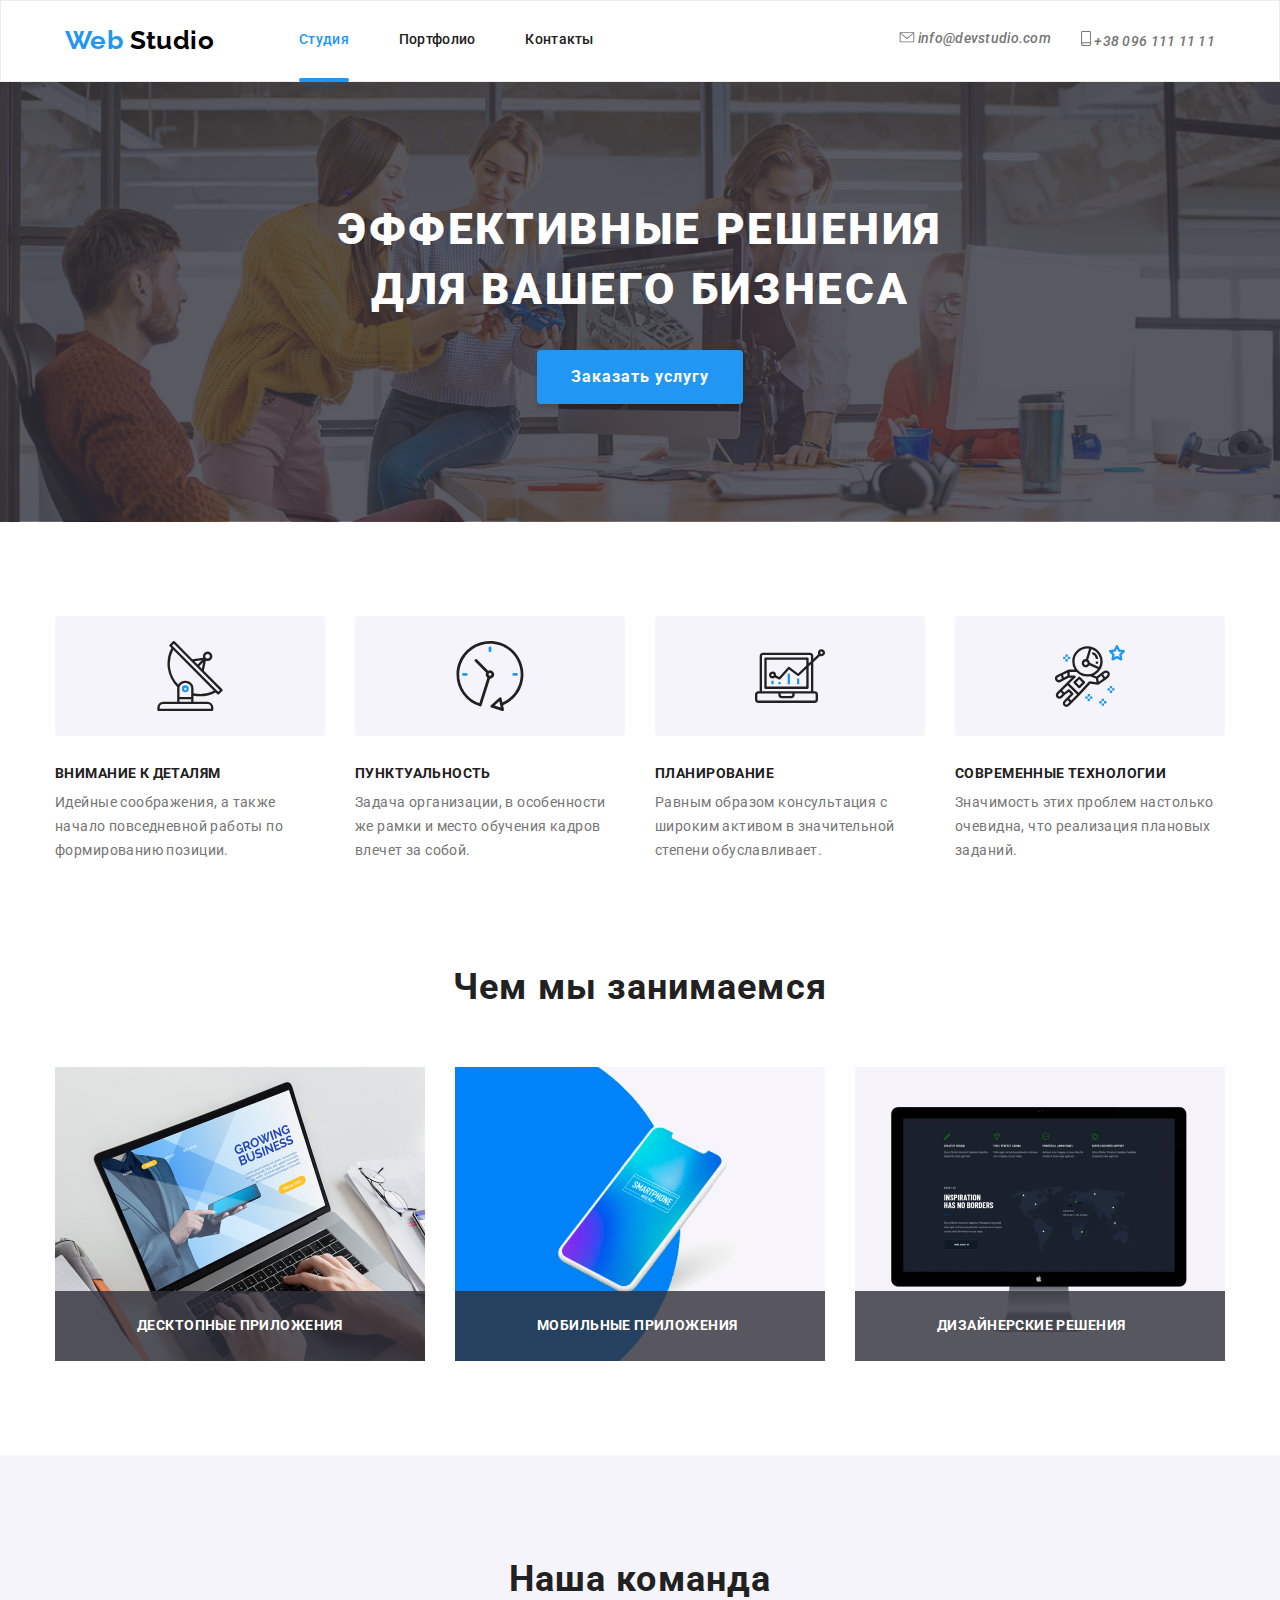
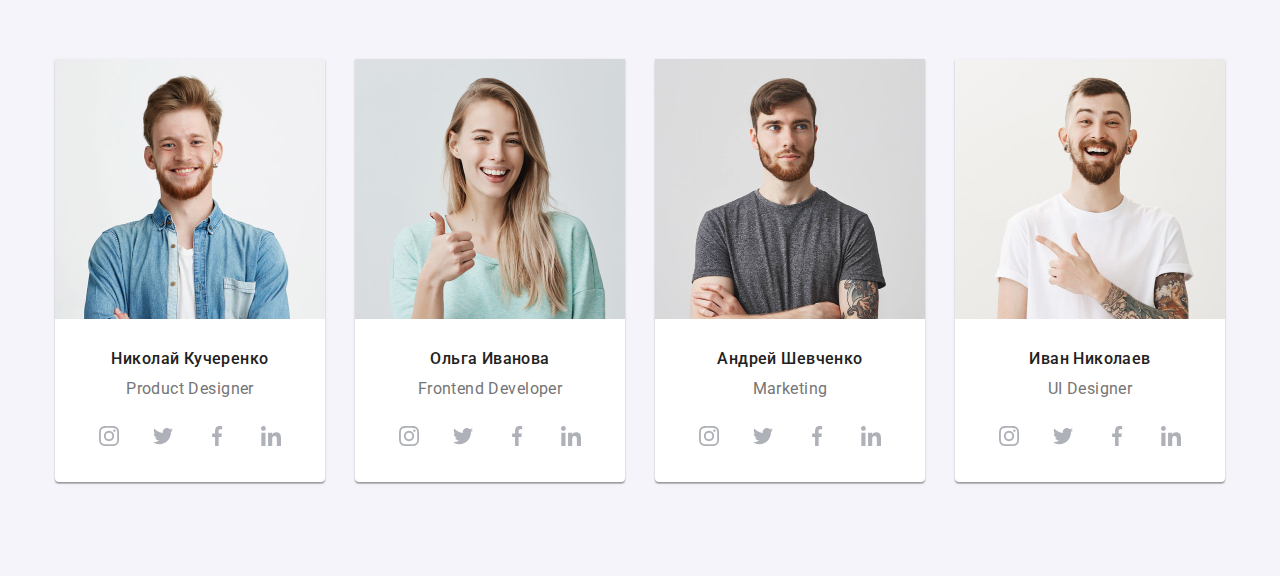
==== commit 95738c2f: "добавлены фото с разной плотностью пикселей в секцию Команда" ====
--- a/index.html
+++ b/index.html
@@ -205,11 +205,38 @@
         <h2 class="title">Наша команда</h2>
         <ul class="team-list container list">
           <li class="team-list-item">
-            <img
-              class="team-list-item-img"
-              src="./images/team/product-designer.jpg"
-              alt="член команды"
-            />
+            <picture>
+              <source
+                srcset="
+                  ./images/team/product-designer-mob.jpg    1x,
+                  ./images/team/product-designer-mob@2x.jpg 2x
+                "
+                media="(max-width: 767px)"
+                type="image/jpg"
+              />
+              <source
+                srcset="
+                  ./images/team/product-designer-desctop.jpg    1x,
+                  ./images/team/product-designer-desctop@2x.jpg 2x
+                "
+                media="(min-width: 1200px)"
+                type="image/jpg"
+              />
+              <source
+                srcset="
+                  ./images/team/product-designer-tabl.jpg    1x,
+                  ./images/team/product-designer-tabl@2x.jpg 2x
+                "
+                media="(min-width: 768px)"
+                type="image/jpg"
+              />
+
+              <img
+                class="team-list-item-img"
+                src="./images/team/product-designer-mob.jpg"
+                alt="член команды"
+              />
+            </picture>
             <h3 class="team-list-item-name">Николай Кучеренко</h3>
             <p class="team-list-item-position" lang="en">Product Designer</p>
             <ul class="sotial-list list">
@@ -260,11 +287,38 @@
             </ul>
           </li>
           <li class="team-list-item">
-            <img
-              class="team-list-item-img"
-              src="./images/team/developer.jpg"
-              alt="член команды"
-            />
+            <picture>
+              <source
+                srcset="
+                  ./images/team/developer-mob.jpg    1x,
+                  ./images/team/developer-mob@2x.jpg 2x
+                "
+                media="(max-width: 767px)"
+                type="image/jpg"
+              />
+              <source
+                srcset="
+                  ./images/team/developer-desctop.jpg    1x,
+                  ./images/team/developer-desctop@2x.jpg 2x
+                "
+                media="(min-width: 1200px)"
+                type="image/jpg"
+              />
+              <source
+                srcset="
+                  ./images/team/developer-tabl.jpg    1x,
+                  ./images/team/developer-tabl@2x.jpg 2x
+                "
+                media="(min-width: 768px)"
+                type="image/jpg"
+              />
+
+              <img
+                class="team-list-item-img"
+                src="./images/team/developer-mob.jpg"
+                alt="член команды"
+              />
+            </picture>
             <h3 class="team-list-item-name">Ольга Иванова</h3>
             <p class="team-list-item-position" lang="en">Frontend Developer</p>
             <ul class="sotial-list list">
@@ -315,11 +369,38 @@
             </ul>
           </li>
           <li class="team-list-item">
-            <img
-              class="team-list-item-img"
-              src="./images/team/marketing.jpg"
-              alt="член команды"
-            />
+            <picture>
+              <source
+                srcset="
+                  ./images/team/marketing-mob.jpg    1x,
+                  ./images/team/marketing-mob@2x.jpg 2x
+                "
+                media="(max-width: 767px)"
+                type="image/jpg"
+              />
+              <source
+                srcset="
+                  ./images/team/marketing-desctop.jpg    1x,
+                  ./images/team/marketing-desctop@2x.jpg 2x
+                "
+                media="(min-width: 1200px)"
+                type="image/jpg"
+              />
+              <source
+                srcset="
+                  ./images/team/marketing-tabl.jpg    1x,
+                  ./images/team/marketing-tabl@2x.jpg 2x
+                "
+                media="(min-width: 768px)"
+                type="image/jpg"
+              />
+
+              <img
+                class="team-list-item-img"
+                src="./images/team/marketing-mob.jpg"
+                alt="член команды"
+              />
+            </picture>
             <h3 class="team-list-item-name">Андрей Шевченко</h3>
             <p class="team-list-item-position" lang="en">Marketing</p>
             <ul class="sotial-list list">
@@ -370,11 +451,38 @@
             </ul>
           </li>
           <li class="team-list-item">
-            <img
-              class="team-list-item-img"
-              src="./images/team/UI-Designer.jpg"
-              alt="член команды"
-            />
+            <picture>
+              <source
+                srcset="
+                  ./images/team/ui-designer-mob.jpg    1x,
+                  ./images/team/ui-designer-mob@2x.jpg 2x
+                "
+                media="(max-width: 767px)"
+                type="image/jpg"
+              />
+              <source
+                srcset="
+                  ./images/team/ui-designer-desctop.jpg    1x,
+                  ./images/team/ui-designer-desctop@2x.jpg 2x
+                "
+                media="(min-width: 1200px)"
+                type="image/jpg"
+              />
+              <source
+                srcset="
+                  ./images/team/ui-designer-tabl.jpg    1x,
+                  ./images/team/ui-designer-tabl@2x.jpg 2x
+                "
+                media="(min-width: 768px)"
+                type="image/jpg"
+              />
+
+              <img
+                class="team-list-item-img"
+                src="./images/team/ui-designer-mob.jpg"
+                alt="член команды"
+              />
+            </picture>
             <h3 class="team-list-item-name">Иван Николаев</h3>
             <p class="team-list-item-position" lang="en">UI Designer</p>
             <ul class="sotial-list list">
--- a/css/main.min.css
+++ b/css/main.min.css
@@ -1,2 +1,2 @@
-/*! normalize.css v8.0.1 | MIT License | github.com/necolas/normalize.css */html{line-height:1.15;-webkit-text-size-adjust:100%}body{margin:0}main{display:block}h1{font-size:2em;margin:0.67em 0}hr{box-sizing:content-box;height:0;overflow:visible}pre{font-family:monospace, monospace;font-size:1em}a{background-color:transparent}abbr[title]{border-bottom:none;text-decoration:underline;text-decoration:underline dotted}b,strong{font-weight:bolder}code,kbd,samp{font-family:monospace, monospace;font-size:1em}small{font-size:80%}sub,sup{font-size:75%;line-height:0;position:relative;vertical-align:baseline}sub{bottom:-0.25em}sup{top:-0.5em}img{border-style:none}button,input,optgroup,select,textarea{font-family:inherit;font-size:100%;line-height:1.15;margin:0}button,input{overflow:visible}button,select{text-transform:none}button,[type='button'],[type='reset'],[type='submit']{-webkit-appearance:button}button::-moz-focus-inner,[type='button']::-moz-focus-inner,[type='reset']::-moz-focus-inner,[type='submit']::-moz-focus-inner{border-style:none;padding:0}button:-moz-focusring,[type='button']:-moz-focusring,[type='reset']:-moz-focusring,[type='submit']:-moz-focusring{outline:1px dotted ButtonText}fieldset{padding:0.35em 0.75em 0.625em}legend{box-sizing:border-box;color:inherit;display:table;max-width:100%;padding:0;white-space:normal}progress{vertical-align:baseline}textarea{overflow:auto}[type='checkbox'],[type='radio']{box-sizing:border-box;padding:0}[type='number']::-webkit-inner-spin-button,[type='number']::-webkit-outer-spin-button{height:auto}[type='search']{-webkit-appearance:textfield;outline-offset:-2px}[type='search']::-webkit-search-decoration{-webkit-appearance:none}::-webkit-file-upload-button{-webkit-appearance:button;font:inherit}details{display:block}summary{display:list-item}template{display:none}[hidden]{display:none}body{background-color:#ffffff;font-family:"Roboto",sans-serif;font-size:14px;letter-spacing:0.03em;color:#757575}html{box-sizing:border-box}*,*::before,*::after{box-sizing:inherit}h1{margin:0}h2{margin-top:0;margin-bottom:50px}.subtitle{margin:0}ul{margin:0;padding:0}img{display:block;max-width:100%;height:auto}.link{text-decoration:none;display:block}.list{list-style:none}.container{padding-left:15px;padding-right:15px}@media screen and (min-width: 480px){.container{width:480px;margin:0 auto}}@media screen and (min-width: 768px){.container{width:768px}}@media screen and (min-width: 1200px){.container{width:1200px}}.section{padding-top:94px;padding-bottom:94px}.header-container{display:flex;align-items:center}.logo{font-family:"Raleway",sans-serif;font-weight:700;font-size:24px;line-height:1.17;color:#000000}.logo-web{color:#2196f3}.navigation-list-link,.header-tel,.header-mail{font-weight:500;letter-spacing:0.02em;color:#212121;transition:color 250ms cubic-bezier(0.4, 0, 0.2, 1)}.navigation-list-link:hover,.navigation-list-link:focus,.header-tel:hover,.header-tel:focus,.header-mail:hover,.header-mail:focus{color:#2196f3}.header-tel,.header-mail{color:#757575}.header-tel:hover .address-list-item-svg,.header-tel:focus .address-list-item-svg,.header-mail:hover .address-list-item-svg,.header-mail:focus .address-list-item-svg{fill:#2196f3}.address-list-item-svg{fill:#757575;transition:fill 250ms cubic-bezier(0.4, 0, 0.2, 1)}.navigation-list-link{position:relative;display:inline-flex}.navigation-list-link.current::after{position:absolute;left:0;display:block;width:100%;height:4px;background-color:#2196f3;border-radius:2px;content:''}.navigation .navigation-list-link.current{color:#2196f3}@media screen and (max-width: 767px){.header{padding-top:10px;padding-bottom:10px;position:relative;border:1px solid #ececec}.header-container{justify-content:space-between}.navigation-list-link,.header-tel,.header-mail{font-size:18px;line-height:1.17}.menu-btn{display:inline-flex;margin:0;padding:0;background-color:transparent;border:none;outline:none;cursor:pointer;transition:fill 250ms cubic-bezier(0.4, 0, 0.2, 1)}.menu-btn:hover,.menu-btn:focus{fill:#2196f3}.menu-btn.is-open .icon-close{display:block}.menu-btn.is-open .icon-burger{display:none}.icon-close{display:none}.menu-wrapper{position:absolute;top:100%;right:0;width:100%;height:393px;text-align:center;background-color:#ffffff;padding-top:60px;padding-bottom:60px;opacity:0;transform:scale(0);transition:250ms cubic-bezier(0.4, 0, 0.2, 1)}.menu-wrapper.is-open{opacity:1;transform:scale(1)}.navigation-list-item:not(:last-child){margin-bottom:40px}.header-address{margin-top:60px}.address-list-item:not(:last-child){margin-bottom:16px}.navigation-list-link.current::after{bottom:-8px}}@media screen and (min-width: 768px){.menu-btn{display:none}.menu-wrapper{display:flex}.navigation-list{display:flex}.header{padding-top:21px;padding-bottom:21px;padding-right:15px;padding-left:15px}.logo{margin-right:81px}.navigation-list-link{font-size:14px;line-height:1.14}.header-tel,.header-mail{font-size:12px;line-height:1.17}.navigation-list-item:not(:last-child){margin-right:50px}.address-list{margin-left:84px}.address-list-item:not(:last-child){margin-bottom:10px}.navigation-list-link.current::after{bottom:-48px}}@media screen and (min-width: 1200px){.header{border:1px solid #ececec;padding-top:24px;padding-bottom:25px}.header-container{justify-content:center}.address-list{display:flex}.logo{font-size:26px;line-height:1.19;margin-right:85px}.address-list{margin-left:305px}.address-list-item:not(:last-child){margin-bottom:0}.address-list-item:not(:last-child){margin-right:30px}.navigation-list-link,.header-tel,.header-mail{font-size:14px;line-height:1.14}.navigation-list-link.current::after{bottom:-34px}}.modal-btn{display:block;margin:auto;padding-top:10px;padding-right:32px;padding-bottom:10px;padding-left:32px}.modal-btn,.subscription-btn{font-weight:700;font-size:16px;line-height:1.87;align-items:center;text-align:center;letter-spacing:0.06em;box-shadow:0px 4px 4px rgba(0,0,0,0.15);border-radius:4px;border-color:transparent;color:#fff;background-color:#2196f3;cursor:pointer}.subscription-btn{display:flex;justify-content:center;align-items:center;padding-left:29px;padding-right:13px}.hero{background-repeat:no-repeat;background-size:cover;background-position:center;padding-top:118px;padding-bottom:118px}.hero-title{font-weight:900;text-align:center;letter-spacing:0.06em;text-transform:uppercase;margin-bottom:30px;color:#fff}@media screen and (max-width: 767px){.hero{background-image:linear-gradient(to right, rgba(47,48,58,0.8), rgba(47,48,58,0.8)),url(../images/hero/hero-mob.jpg)}}@media screen and (max-width: 767px) and (min-resolution: 2dppx){.hero{background-image:linear-gradient(to right, rgba(47,48,58,0.8), rgba(47,48,58,0.8)),url(../images/hero/hero-mob@2x.jpg)}}@media screen and (max-width: 767px){.hero-title{font-size:26px;line-height:1.62}}@media screen and (min-width: 768px){.hero{background-image:linear-gradient(to right, rgba(47,48,58,0.8), rgba(47,48,58,0.8)),url(../images/hero/hero-tabl.jpg)}}@media screen and (min-width: 768px) and (min-resolution: 2dppx){.hero{background-image:linear-gradient(to right, rgba(47,48,58,0.8), rgba(47,48,58,0.8)),url(../images/hero/hero-tabl@2x.jpg)}}@media screen and (min-width: 1200px){.hero{background-image:linear-gradient(to right, rgba(47,48,58,0.8), rgba(47,48,58,0.8)),url(../images/hero/hero-desctop.jpg)}}@media screen and (min-width: 1200px) and (min-resolution: 2dppx){.hero{background-image:linear-gradient(to right, rgba(47,48,58,0.8), rgba(47,48,58,0.8)),url(../images/hero/hero-desctop@2x.jpg)}padding-top:200px;padding-bottom:200px}@media screen and (min-width: 1200px){.hero-title{font-size:44px;line-height:1.36}}.subtitle{font-weight:700;font-size:14px;line-height:1.14;text-transform:uppercase;color:#212121}.features-list-item-icon{background-color:#f5f4fa;border-radius:4px;margin-bottom:30px}.features-list-item-svg{width:70px;height:70px}.features-list-item .subtitle{margin-bottom:10px}.features-list-item .description{margin-top:0px;margin-bottom:0px}.description{font-weight:400;font-size:14px;line-height:1.71;color:#757575}@media screen and (max-width: 767px){.features-list-item-icon{max-width:450px;height:120px;padding:25px 190px}.features-list-item{margin-bottom:30px}.features-list-item .subtitle{text-align:center}}@media screen and (min-width: 768px) and (max-width: 1199px){.features-list{display:flex;flex-wrap:wrap}.features-list-item{width:calc((100% - 30px) / 2);margin-right:30px;margin-bottom:30px}.features-list-item:nth-child(2n){margin-right:0}.features-list-item:nth-last-child(-n+2){margin-bottom:0}.features-list-item-icon{width:354px;height:120px;padding:25px 142px}}@media screen and (min-width: 1200px){.features-list{display:flex;justify-content:space-between}.features-list-item:not(:last-child){margin-right:30px}.features-list-item-icon{width:270px;height:120px;padding:25px 100px}}.title{font-weight:700;font-size:36px;line-height:1.67;text-align:center;color:#212121}@media screen and (max-width: 1199px){.services{display:none}}@media screen and (min-width: 1200px){.services-list{display:flex;justify-content:space-between}.services-list-img{width:370px}.services-list-item{position:relative}.services-list-item:not(:last-child){margin-right:30px}.services{padding-top:0}.services .subtitle{position:absolute;bottom:0;left:0;width:100%;color:#fff;background-color:rgba(47,48,58,0.8);padding:27px 82px}}.sotial-list{display:flex;justify-content:space-between;max-width:206px;margin-left:auto;margin-right:auto}.sotial-list-item:not(:last-child){margin-right:10px}.sotial-list-item-link{display:flex;justify-content:center;align-items:center;width:44px;height:44px;border-radius:50%;transition:background-color 250ms cubic-bezier(0.4, 0, 0.2, 1)}.sotial-list-item-link:hover,.sotial-list-item-link:focus{background-color:#2196f3}.sotial-list-item-link:hover .sotial-list-item-link-svg,.sotial-list-item-link:focus .sotial-list-item-link-svg{fill:#fff}.sotial-list-item-link-svg{width:20px;height:20px;fill:#afb1b8;transition:fill 250ms cubic-bezier(0.4, 0, 0.2, 1)}.invitation-sotial-list{display:flex;justify-content:space-between;max-width:206px;margin-left:auto;margin-right:auto}.invitation-sotial-list-link{display:flex;justify-content:center;align-items:center;width:44px;height:44px;border-radius:50%;background-color:rgba(255,255,255,0.1);transition:background-color 250ms cubic-bezier(0.4, 0, 0.2, 1)}.invitation-sotial-list-link:hover,.invitation-sotial-list-link:focus{border-radius:50%;background-color:#2196f3}.invitation-sotial-list-link-svg{width:20px;height:20px;fill:#fff}.invitation-sotial-list-item:not(:last-child){margin-right:10px}.customers-list{display:flex;justify-content:space-between}.customers-list-item:not(:last-child){margin-right:30px}.customers-list-item-svg{fill:#afb1b8;transition:fill 250ms cubic-bezier(0.4, 0, 0.2, 1)}.customers-list-item-link{display:flex;justify-content:center;align-items:center;width:170px;height:90px;box-sizing:border-box;border:1px solid #afb1b8;border-radius:4px;transition:border-color 250ms cubic-bezier(0.4, 0, 0.2, 1)}.customers-list-item-link:hover,.customers-list-item-link:focus{border:1px solid #2196f3;border-radius:4px;outline:none}.customers-list-item-link:hover .customers-list-item-svg,.customers-list-item-link:focus .customers-list-item-svg{fill:#2196f3}.footer{background-color:#2f303a}.footer .container{display:flex}.footer-coordinates{margin-right:69px;padding-top:60px;padding-bottom:60px}.footer-coordinates .logo{margin-bottom:20px}.footer-coordinates .logo-studio{color:#ffffff}.footer-address-list-item,.footer-tel,.footer-mail{font-style:normal;font-weight:400;font-size:14px;line-height:1.71;color:#fff}.footer-address-list-item:not(:last-child){margin-bottom:9px}.footer-tel,.footer-mail{color:rgba(255,255,255,0.6)}.footer-invitation{padding-top:72px;padding-bottom:100px}.invitation{margin-bottom:20px}.invitation,.subscription{font-weight:bold;font-size:14px;line-height:16px;text-transform:uppercase;color:#fff}.footer-subscription{padding-left:92px;padding-top:72px;padding-bottom:94px}.subscription{display:block;margin-bottom:20px}.footer-subscription-wrapper{display:flex}.subscription-form-input{display:block;width:358px;height:50px;border:1px solid rgba(255,255,255,0.3);border-radius:4px;background-color:#2f303a;margin-right:12px;padding-left:16px;line-height:1.25;letter-spacing:0.03em;color:rgba(255,255,255,0.6)}.footer-subscription-svg{margin-left:10px}.backdrop{position:fixed;left:0;top:0;width:100%;height:100%;background-color:rgba(0,0,0,0.2);z-index:100}.modal-form{width:528px;position:absolute;top:50%;left:50%;transform:translate(-50%, -50%);display:flex;flex-direction:column;background-color:#ffffff;padding:40px}.modal-form-title{font-size:20px;line-height:1.15;text-align:center;letter-spacing:0.03em;color:#212121;margin-bottom:30px}.modal-form-input-wrapper{position:relative;margin-bottom:30px}.modal-form-input,.modal-form-massage{display:block;border:1px solid rgba(33,33,33,0.2);box-sizing:border-box;border-radius:4px;width:100%;color:var(--text-light-theme-color);cursor:pointer}.modal-form-input:focus,.modal-form-input:not(:placeholder-shown),.modal-form-massage:focus,.modal-form-massage:not(:placeholder-shown){outline:none;border-color:#2196f3}.modal-form-input{height:40px;padding-left:42px}.modal-form-massage{height:120px;resize:none;padding-top:12px;padding-left:16px}.modal-form-label{position:absolute;top:50%;left:42px;transform:translateY(-50%);transition:transform 250ms cubic-bezier(0.4, 0, 0.2, 1);cursor:pointer}.modal-form-input:focus ~ .modal-form-label,.modal-form-input:not(:placeholder-shown) ~ .modal-form-label{transform:translate(-25px, -45px);color:#2196f3}.input-svg{position:absolute;top:11px;left:16px;width:18px;height:18px;margin-right:10px;transition:fill 250ms cubic-bezier(0.4, 0, 0.2, 1)}.modal-form-input:focus+.input-svg{fill:#2196f3}.modal-form-textarea-wrapper{position:relative;margin-bottom:20px}.modal-form-textarea-label{position:absolute;top:12px;left:16px;transition:transform 250ms cubic-bezier(0.4, 0, 0.2, 1);cursor:pointer}.modal-form-massage:focus+.modal-form-textarea-label,.modal-form-massage:not(:placeholder-shown)+.modal-form-textarea-label{transform:translateY(-40px);color:#2196f3}.modal-form-option-lable{display:flex;align-items:center;margin-bottom:30px;cursor:pointer}.modal-form-custom-checkbox{display:inline-block;width:16px;height:15px;border:2px solid #212121;border-radius:2px;margin-right:10px}.modal-form-checkbox:checked+.modal-form-custom-checkbox{background-color:#2196f3;border-color:#2196f3}.checkbox-svg{display:flex;justify-content:center;align-items:center;fill:#ffffff}.modal-form-option-span{line-height:1.7;letter-spacing:0.03em}.modal-form-option-span a{color:#2196f3}.modal-form-checkbox{position:absolute;width:1px;height:1px;margin:-1px;border:0;padding:0;clip:rect(0 0 0 0);overflow:hidden}.modal-close-btn{position:absolute;top:8px;right:8px;width:30px;height:30px;border:1px solid rgba(0,0,0,0.1);border-radius:50%;background-color:transparent;cursor:pointer}.close-btn-svg{position:absolute;top:6px;right:6px;transition:fill 250ms cubic-bezier(0.4, 0, 0.2, 1)}.close-btn-svg:hover{fill:#2196f3}.is-hidden{opacity:0;visibility:hidden;pointer-events:none}
+/*! normalize.css v8.0.1 | MIT License | github.com/necolas/normalize.css */html{line-height:1.15;-webkit-text-size-adjust:100%}body{margin:0}main{display:block}h1{font-size:2em;margin:0.67em 0}hr{box-sizing:content-box;height:0;overflow:visible}pre{font-family:monospace, monospace;font-size:1em}a{background-color:transparent}abbr[title]{border-bottom:none;text-decoration:underline;text-decoration:underline dotted}b,strong{font-weight:bolder}code,kbd,samp{font-family:monospace, monospace;font-size:1em}small{font-size:80%}sub,sup{font-size:75%;line-height:0;position:relative;vertical-align:baseline}sub{bottom:-0.25em}sup{top:-0.5em}img{border-style:none}button,input,optgroup,select,textarea{font-family:inherit;font-size:100%;line-height:1.15;margin:0}button,input{overflow:visible}button,select{text-transform:none}button,[type='button'],[type='reset'],[type='submit']{-webkit-appearance:button}button::-moz-focus-inner,[type='button']::-moz-focus-inner,[type='reset']::-moz-focus-inner,[type='submit']::-moz-focus-inner{border-style:none;padding:0}button:-moz-focusring,[type='button']:-moz-focusring,[type='reset']:-moz-focusring,[type='submit']:-moz-focusring{outline:1px dotted ButtonText}fieldset{padding:0.35em 0.75em 0.625em}legend{box-sizing:border-box;color:inherit;display:table;max-width:100%;padding:0;white-space:normal}progress{vertical-align:baseline}textarea{overflow:auto}[type='checkbox'],[type='radio']{box-sizing:border-box;padding:0}[type='number']::-webkit-inner-spin-button,[type='number']::-webkit-outer-spin-button{height:auto}[type='search']{-webkit-appearance:textfield;outline-offset:-2px}[type='search']::-webkit-search-decoration{-webkit-appearance:none}::-webkit-file-upload-button{-webkit-appearance:button;font:inherit}details{display:block}summary{display:list-item}template{display:none}[hidden]{display:none}body{background-color:#ffffff;font-family:"Roboto",sans-serif;font-size:14px;letter-spacing:0.03em;color:#757575}html{box-sizing:border-box}*,*::before,*::after{box-sizing:inherit}h1{margin:0}h2{margin-top:0;margin-bottom:50px}.subtitle{margin:0}ul{margin:0;padding:0}img{display:block;max-width:100%;height:auto}.link{text-decoration:none;display:block}.list{list-style:none}.container{padding-left:15px;padding-right:15px}@media screen and (min-width: 480px){.container{width:480px;margin:0 auto}}@media screen and (min-width: 768px){.container{width:768px}}@media screen and (min-width: 1200px){.container{width:1200px}}.section{padding-top:94px;padding-bottom:94px}.header-container{display:flex;align-items:center}.logo{font-family:"Raleway",sans-serif;font-weight:700;font-size:24px;line-height:1.17;color:#000000}.logo-web{color:#2196f3}.navigation-list-link,.header-tel,.header-mail{font-weight:500;letter-spacing:0.02em;color:#212121;transition:color 250ms cubic-bezier(0.4, 0, 0.2, 1)}.navigation-list-link:hover,.navigation-list-link:focus,.header-tel:hover,.header-tel:focus,.header-mail:hover,.header-mail:focus{color:#2196f3}.header-tel,.header-mail{color:#757575}.header-tel:hover .address-list-item-svg,.header-tel:focus .address-list-item-svg,.header-mail:hover .address-list-item-svg,.header-mail:focus .address-list-item-svg{fill:#2196f3}.address-list-item-svg{fill:#757575;transition:fill 250ms cubic-bezier(0.4, 0, 0.2, 1)}.navigation-list-link{position:relative;display:inline-flex}.navigation-list-link.current::after{position:absolute;left:0;display:block;width:100%;height:4px;background-color:#2196f3;border-radius:2px;content:''}.navigation .navigation-list-link.current{color:#2196f3}@media screen and (max-width: 767px){.header{padding-top:10px;padding-bottom:10px;position:relative;border:1px solid #ececec}.header-container{justify-content:space-between}.navigation-list-link,.header-tel,.header-mail{font-size:18px;line-height:1.17}.menu-btn{display:inline-flex;margin:0;padding:0;background-color:transparent;border:none;outline:none;cursor:pointer;transition:fill 250ms cubic-bezier(0.4, 0, 0.2, 1)}.menu-btn:hover,.menu-btn:focus{fill:#2196f3}.menu-btn.is-open .icon-close{display:block}.menu-btn.is-open .icon-burger{display:none}.icon-close{display:none}.menu-wrapper{position:absolute;top:100%;right:0;width:100%;height:393px;text-align:center;background-color:#ffffff;padding-top:60px;padding-bottom:60px;opacity:0;transform:scale(0);transition:250ms cubic-bezier(0.4, 0, 0.2, 1)}.menu-wrapper.is-open{opacity:1;transform:scale(1)}.navigation-list-item:not(:last-child){margin-bottom:40px}.header-address{margin-top:60px}.address-list-item:not(:last-child){margin-bottom:16px}.navigation-list-link.current::after{bottom:-8px}}@media screen and (min-width: 768px){.menu-btn{display:none}.menu-wrapper{display:flex}.navigation-list{display:flex}.header{padding-top:21px;padding-bottom:21px;padding-right:15px;padding-left:15px}.logo{margin-right:81px}.navigation-list-link{font-size:14px;line-height:1.14}.header-tel,.header-mail{font-size:12px;line-height:1.17}.navigation-list-item:not(:last-child){margin-right:50px}.address-list{margin-left:84px}.address-list-item:not(:last-child){margin-bottom:10px}.navigation-list-link.current::after{bottom:-48px}}@media screen and (min-width: 1200px){.header{border:1px solid #ececec;padding-top:24px;padding-bottom:25px}.header-container{justify-content:center}.address-list{display:flex}.logo{font-size:26px;line-height:1.19;margin-right:85px}.address-list{margin-left:305px}.address-list-item:not(:last-child){margin-bottom:0}.address-list-item:not(:last-child){margin-right:30px}.navigation-list-link,.header-tel,.header-mail{font-size:14px;line-height:1.14}.navigation-list-link.current::after{bottom:-34px}}.modal-btn{display:block;margin:auto;padding-top:10px;padding-right:32px;padding-bottom:10px;padding-left:32px}.modal-btn,.subscription-btn{font-weight:700;font-size:16px;line-height:1.87;align-items:center;text-align:center;letter-spacing:0.06em;box-shadow:0px 4px 4px rgba(0,0,0,0.15);border-radius:4px;border-color:transparent;color:#fff;background-color:#2196f3;cursor:pointer}.subscription-btn{display:flex;justify-content:center;align-items:center;padding-left:29px;padding-right:13px}.hero{background-repeat:no-repeat;background-size:cover;background-position:center;padding-top:118px;padding-bottom:118px}.hero-title{font-weight:900;text-align:center;letter-spacing:0.06em;text-transform:uppercase;margin-bottom:30px;color:#fff}@media screen and (max-width: 767px){.hero{background-image:linear-gradient(to right, rgba(47,48,58,0.8), rgba(47,48,58,0.8)),url(../images/hero/hero-mob.jpg)}}@media screen and (max-width: 767px) and (min-resolution: 2dppx){.hero{background-image:linear-gradient(to right, rgba(47,48,58,0.8), rgba(47,48,58,0.8)),url(../images/hero/hero-mob@2x.jpg)}}@media screen and (max-width: 767px){.hero-title{font-size:26px;line-height:1.62}}@media screen and (min-width: 768px){.hero{background-image:linear-gradient(to right, rgba(47,48,58,0.8), rgba(47,48,58,0.8)),url(../images/hero/hero-tabl.jpg)}}@media screen and (min-width: 768px) and (min-resolution: 2dppx){.hero{background-image:linear-gradient(to right, rgba(47,48,58,0.8), rgba(47,48,58,0.8)),url(../images/hero/hero-tabl@2x.jpg)}}@media screen and (min-width: 1200px){.hero{background-image:linear-gradient(to right, rgba(47,48,58,0.8), rgba(47,48,58,0.8)),url(../images/hero/hero-desctop.jpg)}}@media screen and (min-width: 1200px) and (min-resolution: 2dppx){.hero{background-image:linear-gradient(to right, rgba(47,48,58,0.8), rgba(47,48,58,0.8)),url(../images/hero/hero-desctop@2x.jpg)}padding-top:200px;padding-bottom:200px}@media screen and (min-width: 1200px){.hero-title{font-size:44px;line-height:1.36}}.subtitle{font-weight:700;font-size:14px;line-height:1.14;text-transform:uppercase;color:#212121}.features-list-item-icon{background-color:#f5f4fa;border-radius:4px;margin-bottom:30px}.features-list-item-svg{width:70px;height:70px}.features-list-item .subtitle{margin-bottom:10px}.features-list-item .description{margin-top:0px;margin-bottom:0px}.description{font-weight:400;font-size:14px;line-height:1.71;color:#757575}@media screen and (max-width: 767px){.features-list-item-icon{width:450px;height:120px;padding:25px 190px}.features-list-item{margin-bottom:30px}.features-list-item .subtitle{text-align:center}}@media screen and (min-width: 768px) and (max-width: 1199px){.features-list{display:flex;flex-wrap:wrap}.features-list-item{width:calc((100% - 30px) / 2);margin-right:30px;margin-bottom:30px}.features-list-item:nth-child(2n){margin-right:0}.features-list-item:nth-last-child(-n+2){margin-bottom:0}.features-list-item-icon{width:354px;height:120px;padding:25px 142px}}@media screen and (min-width: 1200px){.features-list{display:flex;justify-content:space-between}.features-list-item:not(:last-child){margin-right:30px}.features-list-item-icon{width:270px;height:120px;padding:25px 100px}}.title{font-weight:700;text-align:center;letter-spacing:0.03em;color:#212121}@media screen and (max-width: 1199px){.title{font-size:28px;line-height:1.18}}@media screen and (min-width: 1200px){.title{font-size:36px;line-height:1.67}}@media screen and (max-width: 1199px){.services{display:none}}@media screen and (min-width: 1200px){.services-list{display:flex;justify-content:space-between}.services-list-img{width:370px}.services-list-item{position:relative}.services-list-item:not(:last-child){margin-right:30px}.services{padding-top:0}.services .subtitle{position:absolute;bottom:0;left:0;width:100%;color:#fff;background-color:rgba(47,48,58,0.8);padding:27px 82px}}.sotial-list{display:flex;justify-content:space-between;max-width:206px;margin-left:auto;margin-right:auto}.sotial-list-item:not(:last-child){margin-right:10px}.sotial-list-item-link{display:flex;justify-content:center;align-items:center;width:44px;height:44px;border-radius:50%;transition:background-color 250ms cubic-bezier(0.4, 0, 0.2, 1)}.sotial-list-item-link:hover,.sotial-list-item-link:focus{background-color:#2196f3}.sotial-list-item-link:hover .sotial-list-item-link-svg,.sotial-list-item-link:focus .sotial-list-item-link-svg{fill:#fff}.sotial-list-item-link-svg{width:20px;height:20px;fill:#afb1b8;transition:fill 250ms cubic-bezier(0.4, 0, 0.2, 1)}.invitation-sotial-list{display:flex;justify-content:space-between;max-width:206px;margin-left:auto;margin-right:auto}.invitation-sotial-list-link{display:flex;justify-content:center;align-items:center;width:44px;height:44px;border-radius:50%;background-color:rgba(255,255,255,0.1);transition:background-color 250ms cubic-bezier(0.4, 0, 0.2, 1)}.invitation-sotial-list-link:hover,.invitation-sotial-list-link:focus{border-radius:50%;background-color:#2196f3}.invitation-sotial-list-link-svg{width:20px;height:20px;fill:#fff}.invitation-sotial-list-item:not(:last-child){margin-right:10px}.team{background-color:#f5f4fa}.team-list-item{background:#ffffff;box-shadow:0px 2px 1px rgba(0,0,0,0.2),0px 1px 1px rgba(0,0,0,0.14),0px 1px 3px rgba(0,0,0,0.12);border-radius:0px 0px 4px 4px;padding-bottom:24px}.team-list-item-img{margin-bottom:30px;width:100%}.team-list-item-name,.team-list-item-position{font-weight:500;font-size:16px;line-height:1.19;text-align:center;color:#212121;margin-top:0}.team-list-item-name{margin-bottom:10px}.team-list-item-position{font-weight:400;color:#757575;margin-bottom:16px}@media screen and (max-width: 767px){.team{padding-left:15px;padding-right:15px}.team-list-item{margin-bottom:30px}}@media screen and (min-width: 768px) and (max-width: 1199px){.team-list{display:flex;flex-wrap:wrap}.team-list-item{width:calc((100% - 30px) / 2);margin-right:30px;margin-bottom:30px}.team-list-item:nth-child(2n){margin-right:0}.team-list-item:nth-last-child(-n+2){margin-bottom:0}}@media screen and (min-width: 1200px){.team-list{display:flex;justify-content:space-between}.team-list-item:not(:last-child){margin-right:30px}}.customers-list{display:flex;justify-content:space-between}.customers-list-item:not(:last-child){margin-right:30px}.customers-list-item-svg{fill:#afb1b8;transition:fill 250ms cubic-bezier(0.4, 0, 0.2, 1)}.customers-list-item-link{display:flex;justify-content:center;align-items:center;width:170px;height:90px;box-sizing:border-box;border:1px solid #afb1b8;border-radius:4px;transition:border-color 250ms cubic-bezier(0.4, 0, 0.2, 1)}.customers-list-item-link:hover,.customers-list-item-link:focus{border:1px solid #2196f3;border-radius:4px;outline:none}.customers-list-item-link:hover .customers-list-item-svg,.customers-list-item-link:focus .customers-list-item-svg{fill:#2196f3}.footer{background-color:#2f303a}.footer .container{display:flex}.footer-coordinates{margin-right:69px;padding-top:60px;padding-bottom:60px}.footer-coordinates .logo{margin-bottom:20px}.footer-coordinates .logo-studio{color:#ffffff}.footer-address-list-item,.footer-tel,.footer-mail{font-style:normal;font-weight:400;font-size:14px;line-height:1.71;color:#fff}.footer-address-list-item:not(:last-child){margin-bottom:9px}.footer-tel,.footer-mail{color:rgba(255,255,255,0.6)}.footer-invitation{padding-top:72px;padding-bottom:100px}.invitation{margin-bottom:20px}.invitation,.subscription{font-weight:bold;font-size:14px;line-height:16px;text-transform:uppercase;color:#fff}.footer-subscription{padding-left:92px;padding-top:72px;padding-bottom:94px}.subscription{display:block;margin-bottom:20px}.footer-subscription-wrapper{display:flex}.subscription-form-input{display:block;width:358px;height:50px;border:1px solid rgba(255,255,255,0.3);border-radius:4px;background-color:#2f303a;margin-right:12px;padding-left:16px;line-height:1.25;letter-spacing:0.03em;color:rgba(255,255,255,0.6)}.footer-subscription-svg{margin-left:10px}.backdrop{position:fixed;left:0;top:0;width:100%;height:100%;background-color:rgba(0,0,0,0.2);z-index:100}.modal-form{width:528px;position:absolute;top:50%;left:50%;transform:translate(-50%, -50%);display:flex;flex-direction:column;background-color:#ffffff;padding:40px}.modal-form-title{font-size:20px;line-height:1.15;text-align:center;letter-spacing:0.03em;color:#212121;margin-bottom:30px}.modal-form-input-wrapper{position:relative;margin-bottom:30px}.modal-form-input,.modal-form-massage{display:block;border:1px solid rgba(33,33,33,0.2);box-sizing:border-box;border-radius:4px;width:100%;color:var(--text-light-theme-color);cursor:pointer}.modal-form-input:focus,.modal-form-input:not(:placeholder-shown),.modal-form-massage:focus,.modal-form-massage:not(:placeholder-shown){outline:none;border-color:#2196f3}.modal-form-input{height:40px;padding-left:42px}.modal-form-massage{height:120px;resize:none;padding-top:12px;padding-left:16px}.modal-form-label{position:absolute;top:50%;left:42px;transform:translateY(-50%);transition:transform 250ms cubic-bezier(0.4, 0, 0.2, 1);cursor:pointer}.modal-form-input:focus ~ .modal-form-label,.modal-form-input:not(:placeholder-shown) ~ .modal-form-label{transform:translate(-25px, -45px);color:#2196f3}.input-svg{position:absolute;top:11px;left:16px;width:18px;height:18px;margin-right:10px;transition:fill 250ms cubic-bezier(0.4, 0, 0.2, 1)}.modal-form-input:focus+.input-svg{fill:#2196f3}.modal-form-textarea-wrapper{position:relative;margin-bottom:20px}.modal-form-textarea-label{position:absolute;top:12px;left:16px;transition:transform 250ms cubic-bezier(0.4, 0, 0.2, 1);cursor:pointer}.modal-form-massage:focus+.modal-form-textarea-label,.modal-form-massage:not(:placeholder-shown)+.modal-form-textarea-label{transform:translateY(-40px);color:#2196f3}.modal-form-option-lable{display:flex;align-items:center;margin-bottom:30px;cursor:pointer}.modal-form-custom-checkbox{display:inline-block;width:16px;height:15px;border:2px solid #212121;border-radius:2px;margin-right:10px}.modal-form-checkbox:checked+.modal-form-custom-checkbox{background-color:#2196f3;border-color:#2196f3}.checkbox-svg{display:flex;justify-content:center;align-items:center;fill:#ffffff}.modal-form-option-span{line-height:1.7;letter-spacing:0.03em}.modal-form-option-span a{color:#2196f3}.modal-form-checkbox{position:absolute;width:1px;height:1px;margin:-1px;border:0;padding:0;clip:rect(0 0 0 0);overflow:hidden}.modal-close-btn{position:absolute;top:8px;right:8px;width:30px;height:30px;border:1px solid rgba(0,0,0,0.1);border-radius:50%;background-color:transparent;cursor:pointer}.close-btn-svg{position:absolute;top:6px;right:6px;transition:fill 250ms cubic-bezier(0.4, 0, 0.2, 1)}.close-btn-svg:hover{fill:#2196f3}.is-hidden{opacity:0;visibility:hidden;pointer-events:none}
 /*# sourceMappingURL=main.min.css.map */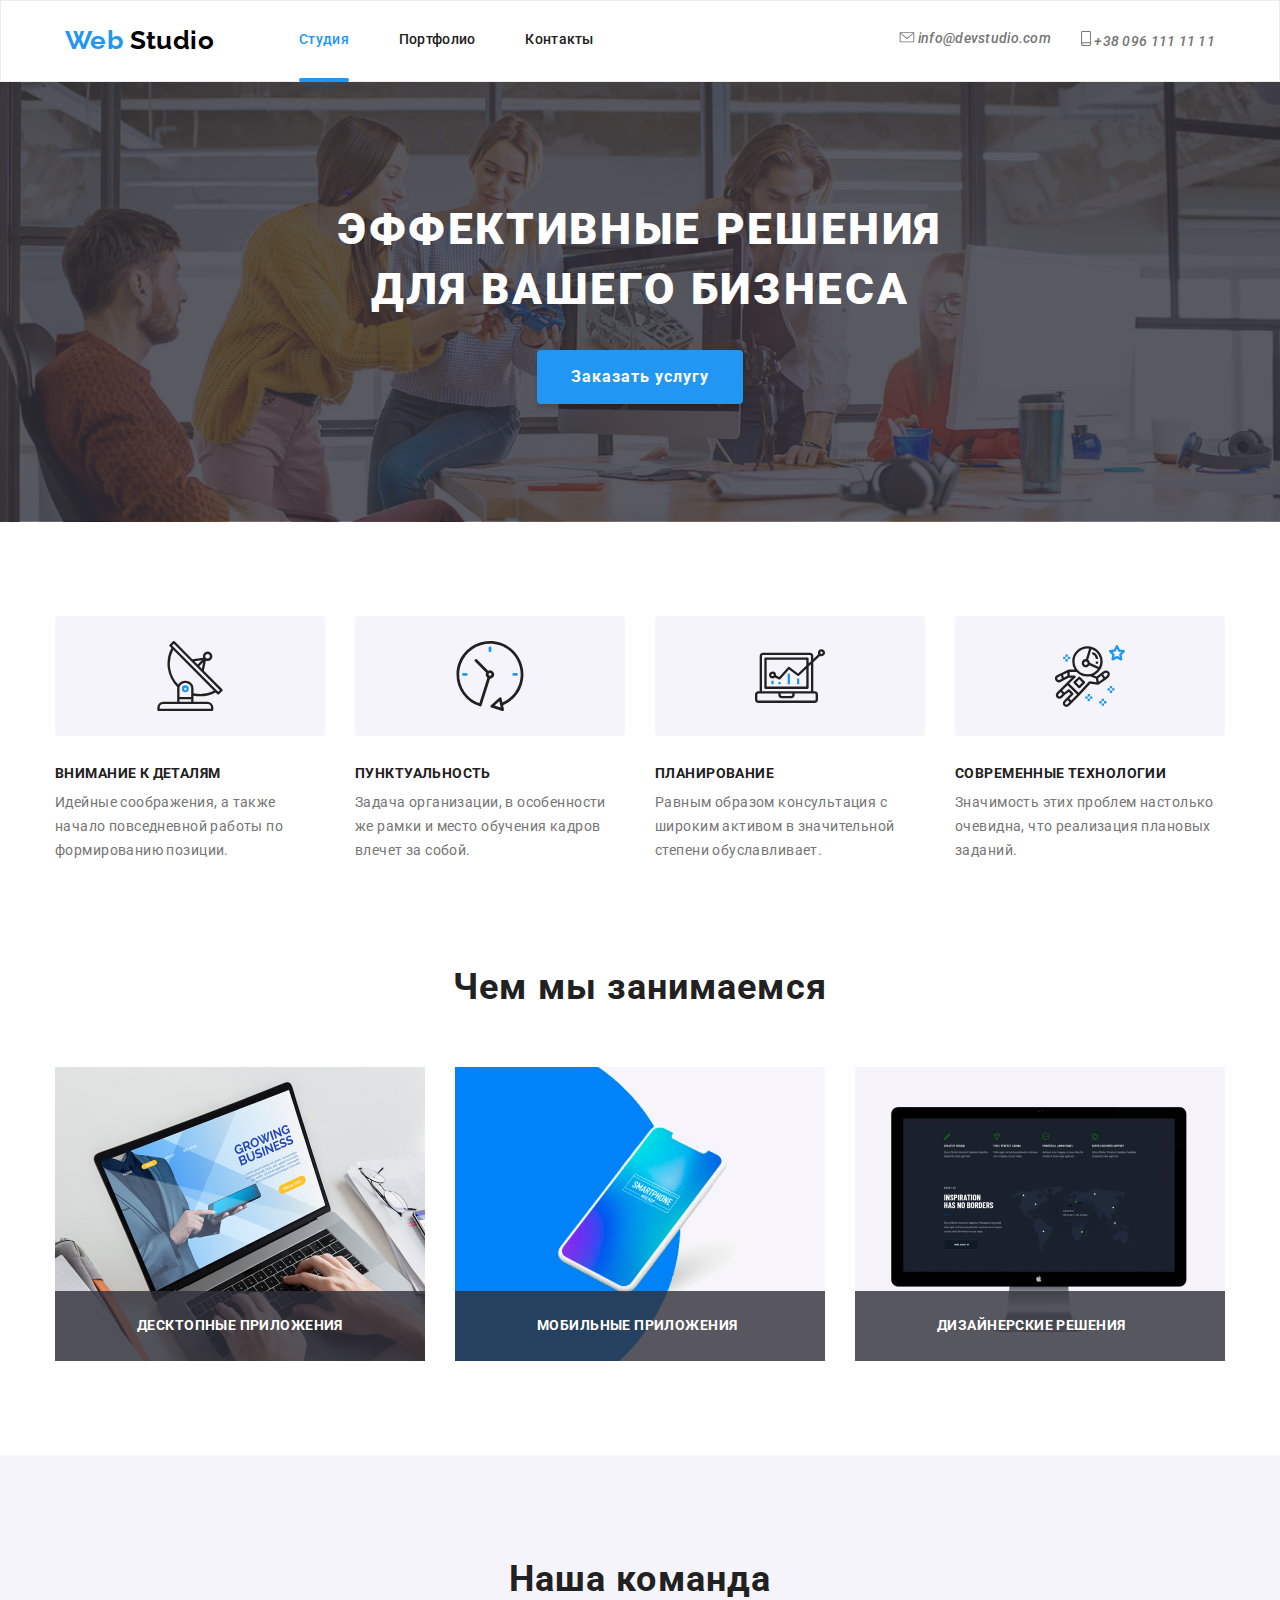
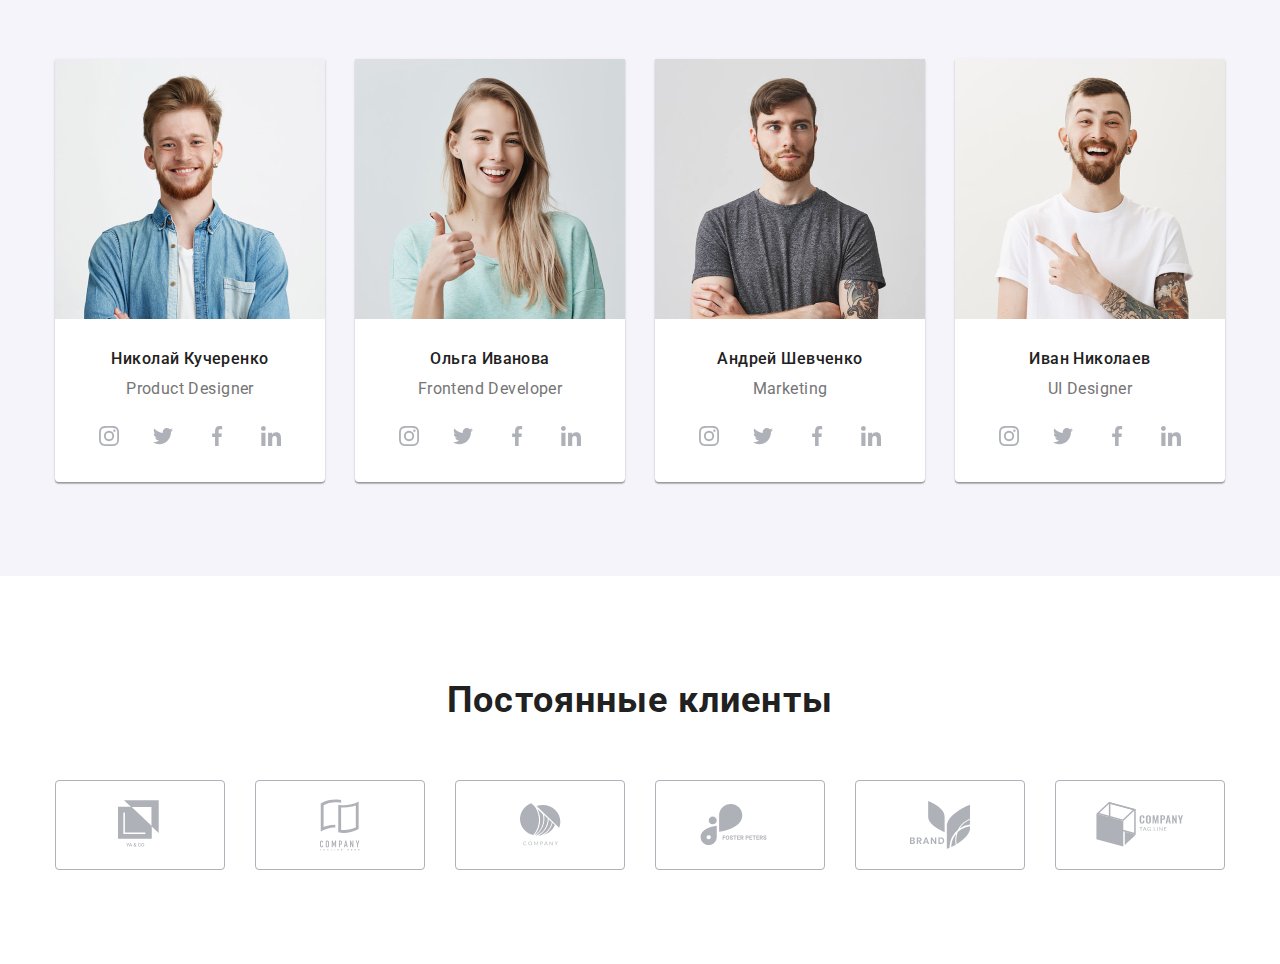
==== commit a2e3c246: "добавлена адаптивная верстка для секции Клиенты" ====
--- a/index.html
+++ b/index.html
@@ -537,7 +537,7 @@
 
       <!--клиенты-->
 
-      <!-- <section class="customers section">
+      <section class="customers section">
         <h2 class="title">Постоянные клиенты</h2>
         <ul class="customers-list container list">
           <li class="customers-list-item">
@@ -607,7 +607,7 @@
             </a>
           </li>
         </ul>
-      </section> -->
+      </section>
     </main>
 
     <!--подвал-сайта-->
--- a/css/main.min.css
+++ b/css/main.min.css
@@ -1,2 +1,2 @@
-/*! normalize.css v8.0.1 | MIT License | github.com/necolas/normalize.css */html{line-height:1.15;-webkit-text-size-adjust:100%}body{margin:0}main{display:block}h1{font-size:2em;margin:0.67em 0}hr{box-sizing:content-box;height:0;overflow:visible}pre{font-family:monospace, monospace;font-size:1em}a{background-color:transparent}abbr[title]{border-bottom:none;text-decoration:underline;text-decoration:underline dotted}b,strong{font-weight:bolder}code,kbd,samp{font-family:monospace, monospace;font-size:1em}small{font-size:80%}sub,sup{font-size:75%;line-height:0;position:relative;vertical-align:baseline}sub{bottom:-0.25em}sup{top:-0.5em}img{border-style:none}button,input,optgroup,select,textarea{font-family:inherit;font-size:100%;line-height:1.15;margin:0}button,input{overflow:visible}button,select{text-transform:none}button,[type='button'],[type='reset'],[type='submit']{-webkit-appearance:button}button::-moz-focus-inner,[type='button']::-moz-focus-inner,[type='reset']::-moz-focus-inner,[type='submit']::-moz-focus-inner{border-style:none;padding:0}button:-moz-focusring,[type='button']:-moz-focusring,[type='reset']:-moz-focusring,[type='submit']:-moz-focusring{outline:1px dotted ButtonText}fieldset{padding:0.35em 0.75em 0.625em}legend{box-sizing:border-box;color:inherit;display:table;max-width:100%;padding:0;white-space:normal}progress{vertical-align:baseline}textarea{overflow:auto}[type='checkbox'],[type='radio']{box-sizing:border-box;padding:0}[type='number']::-webkit-inner-spin-button,[type='number']::-webkit-outer-spin-button{height:auto}[type='search']{-webkit-appearance:textfield;outline-offset:-2px}[type='search']::-webkit-search-decoration{-webkit-appearance:none}::-webkit-file-upload-button{-webkit-appearance:button;font:inherit}details{display:block}summary{display:list-item}template{display:none}[hidden]{display:none}body{background-color:#ffffff;font-family:"Roboto",sans-serif;font-size:14px;letter-spacing:0.03em;color:#757575}html{box-sizing:border-box}*,*::before,*::after{box-sizing:inherit}h1{margin:0}h2{margin-top:0;margin-bottom:50px}.subtitle{margin:0}ul{margin:0;padding:0}img{display:block;max-width:100%;height:auto}.link{text-decoration:none;display:block}.list{list-style:none}.container{padding-left:15px;padding-right:15px}@media screen and (min-width: 480px){.container{width:480px;margin:0 auto}}@media screen and (min-width: 768px){.container{width:768px}}@media screen and (min-width: 1200px){.container{width:1200px}}.section{padding-top:94px;padding-bottom:94px}.header-container{display:flex;align-items:center}.logo{font-family:"Raleway",sans-serif;font-weight:700;font-size:24px;line-height:1.17;color:#000000}.logo-web{color:#2196f3}.navigation-list-link,.header-tel,.header-mail{font-weight:500;letter-spacing:0.02em;color:#212121;transition:color 250ms cubic-bezier(0.4, 0, 0.2, 1)}.navigation-list-link:hover,.navigation-list-link:focus,.header-tel:hover,.header-tel:focus,.header-mail:hover,.header-mail:focus{color:#2196f3}.header-tel,.header-mail{color:#757575}.header-tel:hover .address-list-item-svg,.header-tel:focus .address-list-item-svg,.header-mail:hover .address-list-item-svg,.header-mail:focus .address-list-item-svg{fill:#2196f3}.address-list-item-svg{fill:#757575;transition:fill 250ms cubic-bezier(0.4, 0, 0.2, 1)}.navigation-list-link{position:relative;display:inline-flex}.navigation-list-link.current::after{position:absolute;left:0;display:block;width:100%;height:4px;background-color:#2196f3;border-radius:2px;content:''}.navigation .navigation-list-link.current{color:#2196f3}@media screen and (max-width: 767px){.header{padding-top:10px;padding-bottom:10px;position:relative;border:1px solid #ececec}.header-container{justify-content:space-between}.navigation-list-link,.header-tel,.header-mail{font-size:18px;line-height:1.17}.menu-btn{display:inline-flex;margin:0;padding:0;background-color:transparent;border:none;outline:none;cursor:pointer;transition:fill 250ms cubic-bezier(0.4, 0, 0.2, 1)}.menu-btn:hover,.menu-btn:focus{fill:#2196f3}.menu-btn.is-open .icon-close{display:block}.menu-btn.is-open .icon-burger{display:none}.icon-close{display:none}.menu-wrapper{position:absolute;top:100%;right:0;width:100%;height:393px;text-align:center;background-color:#ffffff;padding-top:60px;padding-bottom:60px;opacity:0;transform:scale(0);transition:250ms cubic-bezier(0.4, 0, 0.2, 1)}.menu-wrapper.is-open{opacity:1;transform:scale(1)}.navigation-list-item:not(:last-child){margin-bottom:40px}.header-address{margin-top:60px}.address-list-item:not(:last-child){margin-bottom:16px}.navigation-list-link.current::after{bottom:-8px}}@media screen and (min-width: 768px){.menu-btn{display:none}.menu-wrapper{display:flex}.navigation-list{display:flex}.header{padding-top:21px;padding-bottom:21px;padding-right:15px;padding-left:15px}.logo{margin-right:81px}.navigation-list-link{font-size:14px;line-height:1.14}.header-tel,.header-mail{font-size:12px;line-height:1.17}.navigation-list-item:not(:last-child){margin-right:50px}.address-list{margin-left:84px}.address-list-item:not(:last-child){margin-bottom:10px}.navigation-list-link.current::after{bottom:-48px}}@media screen and (min-width: 1200px){.header{border:1px solid #ececec;padding-top:24px;padding-bottom:25px}.header-container{justify-content:center}.address-list{display:flex}.logo{font-size:26px;line-height:1.19;margin-right:85px}.address-list{margin-left:305px}.address-list-item:not(:last-child){margin-bottom:0}.address-list-item:not(:last-child){margin-right:30px}.navigation-list-link,.header-tel,.header-mail{font-size:14px;line-height:1.14}.navigation-list-link.current::after{bottom:-34px}}.modal-btn{display:block;margin:auto;padding-top:10px;padding-right:32px;padding-bottom:10px;padding-left:32px}.modal-btn,.subscription-btn{font-weight:700;font-size:16px;line-height:1.87;align-items:center;text-align:center;letter-spacing:0.06em;box-shadow:0px 4px 4px rgba(0,0,0,0.15);border-radius:4px;border-color:transparent;color:#fff;background-color:#2196f3;cursor:pointer}.subscription-btn{display:flex;justify-content:center;align-items:center;padding-left:29px;padding-right:13px}.hero{background-repeat:no-repeat;background-size:cover;background-position:center;padding-top:118px;padding-bottom:118px}.hero-title{font-weight:900;text-align:center;letter-spacing:0.06em;text-transform:uppercase;margin-bottom:30px;color:#fff}@media screen and (max-width: 767px){.hero{background-image:linear-gradient(to right, rgba(47,48,58,0.8), rgba(47,48,58,0.8)),url(../images/hero/hero-mob.jpg)}}@media screen and (max-width: 767px) and (min-resolution: 2dppx){.hero{background-image:linear-gradient(to right, rgba(47,48,58,0.8), rgba(47,48,58,0.8)),url(../images/hero/hero-mob@2x.jpg)}}@media screen and (max-width: 767px){.hero-title{font-size:26px;line-height:1.62}}@media screen and (min-width: 768px){.hero{background-image:linear-gradient(to right, rgba(47,48,58,0.8), rgba(47,48,58,0.8)),url(../images/hero/hero-tabl.jpg)}}@media screen and (min-width: 768px) and (min-resolution: 2dppx){.hero{background-image:linear-gradient(to right, rgba(47,48,58,0.8), rgba(47,48,58,0.8)),url(../images/hero/hero-tabl@2x.jpg)}}@media screen and (min-width: 1200px){.hero{background-image:linear-gradient(to right, rgba(47,48,58,0.8), rgba(47,48,58,0.8)),url(../images/hero/hero-desctop.jpg)}}@media screen and (min-width: 1200px) and (min-resolution: 2dppx){.hero{background-image:linear-gradient(to right, rgba(47,48,58,0.8), rgba(47,48,58,0.8)),url(../images/hero/hero-desctop@2x.jpg)}padding-top:200px;padding-bottom:200px}@media screen and (min-width: 1200px){.hero-title{font-size:44px;line-height:1.36}}.subtitle{font-weight:700;font-size:14px;line-height:1.14;text-transform:uppercase;color:#212121}.features-list-item-icon{background-color:#f5f4fa;border-radius:4px;margin-bottom:30px}.features-list-item-svg{width:70px;height:70px}.features-list-item .subtitle{margin-bottom:10px}.features-list-item .description{margin-top:0px;margin-bottom:0px}.description{font-weight:400;font-size:14px;line-height:1.71;color:#757575}@media screen and (max-width: 767px){.features-list-item-icon{width:450px;height:120px;padding:25px 190px}.features-list-item{margin-bottom:30px}.features-list-item .subtitle{text-align:center}}@media screen and (min-width: 768px) and (max-width: 1199px){.features-list{display:flex;flex-wrap:wrap}.features-list-item{width:calc((100% - 30px) / 2);margin-right:30px;margin-bottom:30px}.features-list-item:nth-child(2n){margin-right:0}.features-list-item:nth-last-child(-n+2){margin-bottom:0}.features-list-item-icon{width:354px;height:120px;padding:25px 142px}}@media screen and (min-width: 1200px){.features-list{display:flex;justify-content:space-between}.features-list-item:not(:last-child){margin-right:30px}.features-list-item-icon{width:270px;height:120px;padding:25px 100px}}.title{font-weight:700;text-align:center;letter-spacing:0.03em;color:#212121}@media screen and (max-width: 1199px){.title{font-size:28px;line-height:1.18}}@media screen and (min-width: 1200px){.title{font-size:36px;line-height:1.67}}@media screen and (max-width: 1199px){.services{display:none}}@media screen and (min-width: 1200px){.services-list{display:flex;justify-content:space-between}.services-list-img{width:370px}.services-list-item{position:relative}.services-list-item:not(:last-child){margin-right:30px}.services{padding-top:0}.services .subtitle{position:absolute;bottom:0;left:0;width:100%;color:#fff;background-color:rgba(47,48,58,0.8);padding:27px 82px}}.sotial-list{display:flex;justify-content:space-between;max-width:206px;margin-left:auto;margin-right:auto}.sotial-list-item:not(:last-child){margin-right:10px}.sotial-list-item-link{display:flex;justify-content:center;align-items:center;width:44px;height:44px;border-radius:50%;transition:background-color 250ms cubic-bezier(0.4, 0, 0.2, 1)}.sotial-list-item-link:hover,.sotial-list-item-link:focus{background-color:#2196f3}.sotial-list-item-link:hover .sotial-list-item-link-svg,.sotial-list-item-link:focus .sotial-list-item-link-svg{fill:#fff}.sotial-list-item-link-svg{width:20px;height:20px;fill:#afb1b8;transition:fill 250ms cubic-bezier(0.4, 0, 0.2, 1)}.invitation-sotial-list{display:flex;justify-content:space-between;max-width:206px;margin-left:auto;margin-right:auto}.invitation-sotial-list-link{display:flex;justify-content:center;align-items:center;width:44px;height:44px;border-radius:50%;background-color:rgba(255,255,255,0.1);transition:background-color 250ms cubic-bezier(0.4, 0, 0.2, 1)}.invitation-sotial-list-link:hover,.invitation-sotial-list-link:focus{border-radius:50%;background-color:#2196f3}.invitation-sotial-list-link-svg{width:20px;height:20px;fill:#fff}.invitation-sotial-list-item:not(:last-child){margin-right:10px}.team{background-color:#f5f4fa}.team-list-item{background:#ffffff;box-shadow:0px 2px 1px rgba(0,0,0,0.2),0px 1px 1px rgba(0,0,0,0.14),0px 1px 3px rgba(0,0,0,0.12);border-radius:0px 0px 4px 4px;padding-bottom:24px}.team-list-item-img{margin-bottom:30px;width:100%}.team-list-item-name,.team-list-item-position{font-weight:500;font-size:16px;line-height:1.19;text-align:center;color:#212121;margin-top:0}.team-list-item-name{margin-bottom:10px}.team-list-item-position{font-weight:400;color:#757575;margin-bottom:16px}@media screen and (max-width: 767px){.team{padding-left:15px;padding-right:15px}.team-list-item{margin-bottom:30px}}@media screen and (min-width: 768px) and (max-width: 1199px){.team-list{display:flex;flex-wrap:wrap}.team-list-item{width:calc((100% - 30px) / 2);margin-right:30px;margin-bottom:30px}.team-list-item:nth-child(2n){margin-right:0}.team-list-item:nth-last-child(-n+2){margin-bottom:0}}@media screen and (min-width: 1200px){.team-list{display:flex;justify-content:space-between}.team-list-item:not(:last-child){margin-right:30px}}.customers-list{display:flex;justify-content:space-between}.customers-list-item:not(:last-child){margin-right:30px}.customers-list-item-svg{fill:#afb1b8;transition:fill 250ms cubic-bezier(0.4, 0, 0.2, 1)}.customers-list-item-link{display:flex;justify-content:center;align-items:center;width:170px;height:90px;box-sizing:border-box;border:1px solid #afb1b8;border-radius:4px;transition:border-color 250ms cubic-bezier(0.4, 0, 0.2, 1)}.customers-list-item-link:hover,.customers-list-item-link:focus{border:1px solid #2196f3;border-radius:4px;outline:none}.customers-list-item-link:hover .customers-list-item-svg,.customers-list-item-link:focus .customers-list-item-svg{fill:#2196f3}.footer{background-color:#2f303a}.footer .container{display:flex}.footer-coordinates{margin-right:69px;padding-top:60px;padding-bottom:60px}.footer-coordinates .logo{margin-bottom:20px}.footer-coordinates .logo-studio{color:#ffffff}.footer-address-list-item,.footer-tel,.footer-mail{font-style:normal;font-weight:400;font-size:14px;line-height:1.71;color:#fff}.footer-address-list-item:not(:last-child){margin-bottom:9px}.footer-tel,.footer-mail{color:rgba(255,255,255,0.6)}.footer-invitation{padding-top:72px;padding-bottom:100px}.invitation{margin-bottom:20px}.invitation,.subscription{font-weight:bold;font-size:14px;line-height:16px;text-transform:uppercase;color:#fff}.footer-subscription{padding-left:92px;padding-top:72px;padding-bottom:94px}.subscription{display:block;margin-bottom:20px}.footer-subscription-wrapper{display:flex}.subscription-form-input{display:block;width:358px;height:50px;border:1px solid rgba(255,255,255,0.3);border-radius:4px;background-color:#2f303a;margin-right:12px;padding-left:16px;line-height:1.25;letter-spacing:0.03em;color:rgba(255,255,255,0.6)}.footer-subscription-svg{margin-left:10px}.backdrop{position:fixed;left:0;top:0;width:100%;height:100%;background-color:rgba(0,0,0,0.2);z-index:100}.modal-form{width:528px;position:absolute;top:50%;left:50%;transform:translate(-50%, -50%);display:flex;flex-direction:column;background-color:#ffffff;padding:40px}.modal-form-title{font-size:20px;line-height:1.15;text-align:center;letter-spacing:0.03em;color:#212121;margin-bottom:30px}.modal-form-input-wrapper{position:relative;margin-bottom:30px}.modal-form-input,.modal-form-massage{display:block;border:1px solid rgba(33,33,33,0.2);box-sizing:border-box;border-radius:4px;width:100%;color:var(--text-light-theme-color);cursor:pointer}.modal-form-input:focus,.modal-form-input:not(:placeholder-shown),.modal-form-massage:focus,.modal-form-massage:not(:placeholder-shown){outline:none;border-color:#2196f3}.modal-form-input{height:40px;padding-left:42px}.modal-form-massage{height:120px;resize:none;padding-top:12px;padding-left:16px}.modal-form-label{position:absolute;top:50%;left:42px;transform:translateY(-50%);transition:transform 250ms cubic-bezier(0.4, 0, 0.2, 1);cursor:pointer}.modal-form-input:focus ~ .modal-form-label,.modal-form-input:not(:placeholder-shown) ~ .modal-form-label{transform:translate(-25px, -45px);color:#2196f3}.input-svg{position:absolute;top:11px;left:16px;width:18px;height:18px;margin-right:10px;transition:fill 250ms cubic-bezier(0.4, 0, 0.2, 1)}.modal-form-input:focus+.input-svg{fill:#2196f3}.modal-form-textarea-wrapper{position:relative;margin-bottom:20px}.modal-form-textarea-label{position:absolute;top:12px;left:16px;transition:transform 250ms cubic-bezier(0.4, 0, 0.2, 1);cursor:pointer}.modal-form-massage:focus+.modal-form-textarea-label,.modal-form-massage:not(:placeholder-shown)+.modal-form-textarea-label{transform:translateY(-40px);color:#2196f3}.modal-form-option-lable{display:flex;align-items:center;margin-bottom:30px;cursor:pointer}.modal-form-custom-checkbox{display:inline-block;width:16px;height:15px;border:2px solid #212121;border-radius:2px;margin-right:10px}.modal-form-checkbox:checked+.modal-form-custom-checkbox{background-color:#2196f3;border-color:#2196f3}.checkbox-svg{display:flex;justify-content:center;align-items:center;fill:#ffffff}.modal-form-option-span{line-height:1.7;letter-spacing:0.03em}.modal-form-option-span a{color:#2196f3}.modal-form-checkbox{position:absolute;width:1px;height:1px;margin:-1px;border:0;padding:0;clip:rect(0 0 0 0);overflow:hidden}.modal-close-btn{position:absolute;top:8px;right:8px;width:30px;height:30px;border:1px solid rgba(0,0,0,0.1);border-radius:50%;background-color:transparent;cursor:pointer}.close-btn-svg{position:absolute;top:6px;right:6px;transition:fill 250ms cubic-bezier(0.4, 0, 0.2, 1)}.close-btn-svg:hover{fill:#2196f3}.is-hidden{opacity:0;visibility:hidden;pointer-events:none}
+/*! normalize.css v8.0.1 | MIT License | github.com/necolas/normalize.css */html{line-height:1.15;-webkit-text-size-adjust:100%}body{margin:0}main{display:block}h1{font-size:2em;margin:0.67em 0}hr{box-sizing:content-box;height:0;overflow:visible}pre{font-family:monospace, monospace;font-size:1em}a{background-color:transparent}abbr[title]{border-bottom:none;text-decoration:underline;text-decoration:underline dotted}b,strong{font-weight:bolder}code,kbd,samp{font-family:monospace, monospace;font-size:1em}small{font-size:80%}sub,sup{font-size:75%;line-height:0;position:relative;vertical-align:baseline}sub{bottom:-0.25em}sup{top:-0.5em}img{border-style:none}button,input,optgroup,select,textarea{font-family:inherit;font-size:100%;line-height:1.15;margin:0}button,input{overflow:visible}button,select{text-transform:none}button,[type='button'],[type='reset'],[type='submit']{-webkit-appearance:button}button::-moz-focus-inner,[type='button']::-moz-focus-inner,[type='reset']::-moz-focus-inner,[type='submit']::-moz-focus-inner{border-style:none;padding:0}button:-moz-focusring,[type='button']:-moz-focusring,[type='reset']:-moz-focusring,[type='submit']:-moz-focusring{outline:1px dotted ButtonText}fieldset{padding:0.35em 0.75em 0.625em}legend{box-sizing:border-box;color:inherit;display:table;max-width:100%;padding:0;white-space:normal}progress{vertical-align:baseline}textarea{overflow:auto}[type='checkbox'],[type='radio']{box-sizing:border-box;padding:0}[type='number']::-webkit-inner-spin-button,[type='number']::-webkit-outer-spin-button{height:auto}[type='search']{-webkit-appearance:textfield;outline-offset:-2px}[type='search']::-webkit-search-decoration{-webkit-appearance:none}::-webkit-file-upload-button{-webkit-appearance:button;font:inherit}details{display:block}summary{display:list-item}template{display:none}[hidden]{display:none}body{background-color:#ffffff;font-family:"Roboto",sans-serif;font-size:14px;letter-spacing:0.03em;color:#757575}html{box-sizing:border-box}*,*::before,*::after{box-sizing:inherit}h1{margin:0}h2{margin-top:0;margin-bottom:50px}.subtitle{margin:0}ul{margin:0;padding:0}img{display:block;max-width:100%;height:auto}.link{text-decoration:none;display:block}.list{list-style:none}.container{padding-left:15px;padding-right:15px}@media screen and (min-width: 480px){.container{width:480px;margin:0 auto}}@media screen and (min-width: 768px){.container{width:768px}}@media screen and (min-width: 1200px){.container{width:1200px}}.section{padding-top:94px;padding-bottom:94px}.header-container{display:flex;align-items:center}.logo{font-family:"Raleway",sans-serif;font-weight:700;font-size:24px;line-height:1.17;color:#000000}.logo-web{color:#2196f3}.navigation-list-link,.header-tel,.header-mail{font-weight:500;letter-spacing:0.02em;color:#212121;transition:color 250ms cubic-bezier(0.4, 0, 0.2, 1)}.navigation-list-link:hover,.navigation-list-link:focus,.header-tel:hover,.header-tel:focus,.header-mail:hover,.header-mail:focus{color:#2196f3}.header-tel,.header-mail{color:#757575}.header-tel:hover .address-list-item-svg,.header-tel:focus .address-list-item-svg,.header-mail:hover .address-list-item-svg,.header-mail:focus .address-list-item-svg{fill:#2196f3}.address-list-item-svg{fill:#757575;transition:fill 250ms cubic-bezier(0.4, 0, 0.2, 1)}.navigation-list-link{position:relative;display:inline-flex}.navigation-list-link.current::after{position:absolute;left:0;display:block;width:100%;height:4px;background-color:#2196f3;border-radius:2px;content:''}.navigation .navigation-list-link.current{color:#2196f3}@media screen and (max-width: 767px){.header{padding-top:10px;padding-bottom:10px;position:relative;border:1px solid #ececec}.header-container{justify-content:space-between}.navigation-list-link,.header-tel,.header-mail{font-size:18px;line-height:1.17}.menu-btn{display:inline-flex;margin:0;padding:0;background-color:transparent;border:none;outline:none;cursor:pointer;transition:fill 250ms cubic-bezier(0.4, 0, 0.2, 1)}.menu-btn:hover,.menu-btn:focus{fill:#2196f3}.menu-btn.is-open .icon-close{display:block}.menu-btn.is-open .icon-burger{display:none}.icon-close{display:none}.menu-wrapper{position:absolute;top:100%;right:0;width:100%;height:393px;text-align:center;background-color:#ffffff;padding-top:60px;padding-bottom:60px;opacity:0;transform:scale(0);transition:250ms cubic-bezier(0.4, 0, 0.2, 1)}.menu-wrapper.is-open{opacity:1;transform:scale(1)}.navigation-list-item:not(:last-child){margin-bottom:40px}.header-address{margin-top:60px}.address-list-item:not(:last-child){margin-bottom:16px}.navigation-list-link.current::after{bottom:-8px}}@media screen and (min-width: 768px){.menu-btn{display:none}.menu-wrapper{display:flex}.navigation-list{display:flex}.header{padding-top:21px;padding-bottom:21px;padding-right:15px;padding-left:15px}.logo{margin-right:81px}.navigation-list-link{font-size:14px;line-height:1.14}.header-tel,.header-mail{font-size:12px;line-height:1.17}.navigation-list-item:not(:last-child){margin-right:50px}.address-list{margin-left:84px}.address-list-item:not(:last-child){margin-bottom:10px}.navigation-list-link.current::after{bottom:-48px}}@media screen and (min-width: 1200px){.header{border:1px solid #ececec;padding-top:24px;padding-bottom:25px}.header-container{justify-content:center}.address-list{display:flex}.logo{font-size:26px;line-height:1.19;margin-right:85px}.address-list{margin-left:305px}.address-list-item:not(:last-child){margin-bottom:0}.address-list-item:not(:last-child){margin-right:30px}.navigation-list-link,.header-tel,.header-mail{font-size:14px;line-height:1.14}.navigation-list-link.current::after{bottom:-34px}}.modal-btn{display:block;margin:auto;padding-top:10px;padding-right:32px;padding-bottom:10px;padding-left:32px}.modal-btn,.subscription-btn{font-weight:700;font-size:16px;line-height:1.87;align-items:center;text-align:center;letter-spacing:0.06em;box-shadow:0px 4px 4px rgba(0,0,0,0.15);border-radius:4px;border-color:transparent;color:#fff;background-color:#2196f3;cursor:pointer}.subscription-btn{display:flex;justify-content:center;align-items:center;padding-left:29px;padding-right:13px}.hero{background-repeat:no-repeat;background-size:cover;background-position:center;padding-top:118px;padding-bottom:118px}.hero-title{font-weight:900;text-align:center;letter-spacing:0.06em;text-transform:uppercase;margin-bottom:30px;color:#fff}@media screen and (max-width: 767px){.hero{background-image:linear-gradient(to right, rgba(47,48,58,0.8), rgba(47,48,58,0.8)),url(../images/hero/hero-mob.jpg)}}@media screen and (max-width: 767px) and (min-resolution: 2dppx){.hero{background-image:linear-gradient(to right, rgba(47,48,58,0.8), rgba(47,48,58,0.8)),url(../images/hero/hero-mob@2x.jpg)}}@media screen and (max-width: 767px){.hero-title{font-size:26px;line-height:1.62}}@media screen and (min-width: 768px){.hero{background-image:linear-gradient(to right, rgba(47,48,58,0.8), rgba(47,48,58,0.8)),url(../images/hero/hero-tabl.jpg)}}@media screen and (min-width: 768px) and (min-resolution: 2dppx){.hero{background-image:linear-gradient(to right, rgba(47,48,58,0.8), rgba(47,48,58,0.8)),url(../images/hero/hero-tabl@2x.jpg)}}@media screen and (min-width: 1200px){.hero{background-image:linear-gradient(to right, rgba(47,48,58,0.8), rgba(47,48,58,0.8)),url(../images/hero/hero-desctop.jpg)}}@media screen and (min-width: 1200px) and (min-resolution: 2dppx){.hero{background-image:linear-gradient(to right, rgba(47,48,58,0.8), rgba(47,48,58,0.8)),url(../images/hero/hero-desctop@2x.jpg)}padding-top:200px;padding-bottom:200px}@media screen and (min-width: 1200px){.hero-title{font-size:44px;line-height:1.36}}.subtitle{font-weight:700;font-size:14px;line-height:1.14;text-transform:uppercase;color:#212121}.features-list-item-icon{background-color:#f5f4fa;border-radius:4px;margin-bottom:30px}.features-list-item-svg{width:70px;height:70px}.features-list-item .subtitle{margin-bottom:10px}.features-list-item .description{margin-top:0px;margin-bottom:0px}.description{font-weight:400;font-size:14px;line-height:1.71;color:#757575}@media screen and (max-width: 767px){.features-list-item-icon{width:450px;height:120px;padding:25px 190px}.features-list-item{margin-bottom:30px}.features-list-item .subtitle{text-align:center}}@media screen and (min-width: 768px) and (max-width: 1199px){.features-list{display:flex;flex-wrap:wrap}.features-list-item{width:calc((100% - 30px) / 2);margin-right:30px;margin-bottom:30px}.features-list-item:nth-child(2n){margin-right:0}.features-list-item:nth-last-child(-n+2){margin-bottom:0}.features-list-item-icon{width:354px;height:120px;padding:25px 142px}}@media screen and (min-width: 1200px){.features-list{display:flex;justify-content:space-between}.features-list-item:not(:last-child){margin-right:30px}.features-list-item-icon{width:270px;height:120px;padding:25px 100px}}.title{font-weight:700;text-align:center;letter-spacing:0.03em;color:#212121}@media screen and (max-width: 1199px){.title{font-size:28px;line-height:1.18}}@media screen and (min-width: 1200px){.title{font-size:36px;line-height:1.67}}@media screen and (max-width: 1199px){.services{display:none}}@media screen and (min-width: 1200px){.services-list{display:flex;justify-content:space-between}.services-list-img{width:370px}.services-list-item{position:relative}.services-list-item:not(:last-child){margin-right:30px}.services{padding-top:0}.services .subtitle{position:absolute;bottom:0;left:0;width:100%;color:#fff;background-color:rgba(47,48,58,0.8);padding:27px 82px}}.sotial-list{display:flex;justify-content:space-between;max-width:206px;margin-left:auto;margin-right:auto}.sotial-list-item:not(:last-child){margin-right:10px}.sotial-list-item-link{display:flex;justify-content:center;align-items:center;width:44px;height:44px;border-radius:50%;transition:background-color 250ms cubic-bezier(0.4, 0, 0.2, 1)}.sotial-list-item-link:hover,.sotial-list-item-link:focus{background-color:#2196f3}.sotial-list-item-link:hover .sotial-list-item-link-svg,.sotial-list-item-link:focus .sotial-list-item-link-svg{fill:#fff}.sotial-list-item-link-svg{width:20px;height:20px;fill:#afb1b8;transition:fill 250ms cubic-bezier(0.4, 0, 0.2, 1)}.invitation-sotial-list{display:flex;justify-content:space-between;max-width:206px;margin-left:auto;margin-right:auto}.invitation-sotial-list-link{display:flex;justify-content:center;align-items:center;width:44px;height:44px;border-radius:50%;background-color:rgba(255,255,255,0.1);transition:background-color 250ms cubic-bezier(0.4, 0, 0.2, 1)}.invitation-sotial-list-link:hover,.invitation-sotial-list-link:focus{border-radius:50%;background-color:#2196f3}.invitation-sotial-list-link-svg{width:20px;height:20px;fill:#fff}.invitation-sotial-list-item:not(:last-child){margin-right:10px}.team{background-color:#f5f4fa}.team-list-item{background:#ffffff;box-shadow:0px 2px 1px rgba(0,0,0,0.2),0px 1px 1px rgba(0,0,0,0.14),0px 1px 3px rgba(0,0,0,0.12);border-radius:0px 0px 4px 4px;padding-bottom:24px}.team-list-item-img{margin-bottom:30px;width:100%}.team-list-item-name,.team-list-item-position{font-weight:500;font-size:16px;line-height:1.19;text-align:center;color:#212121;margin-top:0}.team-list-item-name{margin-bottom:10px}.team-list-item-position{font-weight:400;color:#757575;margin-bottom:16px}@media screen and (max-width: 767px){.team{padding-left:15px;padding-right:15px}.team-list-item{margin-bottom:30px}}@media screen and (min-width: 768px) and (max-width: 1199px){.team-list{display:flex;flex-wrap:wrap}.team-list-item{width:calc((100% - 30px) / 2);margin-right:30px;margin-bottom:30px}.team-list-item:nth-child(2n){margin-right:0}.team-list-item:nth-last-child(-n+2){margin-bottom:0}}@media screen and (min-width: 1200px){.team-list{display:flex;justify-content:space-between}.team-list-item:not(:last-child){margin-right:30px}}.customers-list{display:flex}.customers-list-item-svg{fill:#afb1b8;transition:fill 250ms cubic-bezier(0.4, 0, 0.2, 1)}.customers-list-item-link{display:flex;justify-content:center;align-items:center;height:90px;box-sizing:border-box;border:1px solid #afb1b8;border-radius:4px;transition:border-color 250ms cubic-bezier(0.4, 0, 0.2, 1)}.customers-list-item-link:hover,.customers-list-item-link:focus{border:1px solid #2196f3;border-radius:4px;outline:none}.customers-list-item-link:hover .customers-list-item-svg,.customers-list-item-link:focus .customers-list-item-svg{fill:#2196f3}@media screen and (max-width: 767px){.customers-list{flex-wrap:wrap}.customers-list-item{width:calc((100% - 30px) / 2);margin-right:30px;margin-bottom:30px}.customers-list-item:nth-child(2n){margin-right:0}.customers-list-item:nth-last-child(-n+2){margin-bottom:0}.customers-list-item-link{width:210px}}@media screen and (min-width: 768px) and (max-width: 1199px){.customers-list{flex-wrap:wrap}.customers-list-item{width:calc((100% - 60px) / 3);margin-right:30px;margin-bottom:30px}.customers-list-item:nth-child(3n){margin-right:0}.customers-list-item:nth-last-child(-n+3){margin-bottom:0}.customers-list-item-link{width:226px}}@media screen and (min-width: 1200px){.customers-list{justify-content:space-between}.customers-list-item:not(:last-child){margin-right:30px}.customers-list-item-link{width:170px}}.footer{background-color:#2f303a}.footer .container{display:flex}.footer-coordinates{margin-right:69px;padding-top:60px;padding-bottom:60px}.footer-coordinates .logo{margin-bottom:20px}.footer-coordinates .logo-studio{color:#ffffff}.footer-address-list-item,.footer-tel,.footer-mail{font-style:normal;font-weight:400;font-size:14px;line-height:1.71;color:#fff}.footer-address-list-item:not(:last-child){margin-bottom:9px}.footer-tel,.footer-mail{color:rgba(255,255,255,0.6)}.footer-invitation{padding-top:72px;padding-bottom:100px}.invitation{margin-bottom:20px}.invitation,.subscription{font-weight:bold;font-size:14px;line-height:16px;text-transform:uppercase;color:#fff}.footer-subscription{padding-left:92px;padding-top:72px;padding-bottom:94px}.subscription{display:block;margin-bottom:20px}.footer-subscription-wrapper{display:flex}.subscription-form-input{display:block;width:358px;height:50px;border:1px solid rgba(255,255,255,0.3);border-radius:4px;background-color:#2f303a;margin-right:12px;padding-left:16px;line-height:1.25;letter-spacing:0.03em;color:rgba(255,255,255,0.6)}.footer-subscription-svg{margin-left:10px}.backdrop{position:fixed;left:0;top:0;width:100%;height:100%;background-color:rgba(0,0,0,0.2);z-index:100}.modal-form{width:528px;position:absolute;top:50%;left:50%;transform:translate(-50%, -50%);display:flex;flex-direction:column;background-color:#ffffff;padding:40px}.modal-form-title{font-size:20px;line-height:1.15;text-align:center;letter-spacing:0.03em;color:#212121;margin-bottom:30px}.modal-form-input-wrapper{position:relative;margin-bottom:30px}.modal-form-input,.modal-form-massage{display:block;border:1px solid rgba(33,33,33,0.2);box-sizing:border-box;border-radius:4px;width:100%;color:var(--text-light-theme-color);cursor:pointer}.modal-form-input:focus,.modal-form-input:not(:placeholder-shown),.modal-form-massage:focus,.modal-form-massage:not(:placeholder-shown){outline:none;border-color:#2196f3}.modal-form-input{height:40px;padding-left:42px}.modal-form-massage{height:120px;resize:none;padding-top:12px;padding-left:16px}.modal-form-label{position:absolute;top:50%;left:42px;transform:translateY(-50%);transition:transform 250ms cubic-bezier(0.4, 0, 0.2, 1);cursor:pointer}.modal-form-input:focus ~ .modal-form-label,.modal-form-input:not(:placeholder-shown) ~ .modal-form-label{transform:translate(-25px, -45px);color:#2196f3}.input-svg{position:absolute;top:11px;left:16px;width:18px;height:18px;margin-right:10px;transition:fill 250ms cubic-bezier(0.4, 0, 0.2, 1)}.modal-form-input:focus+.input-svg{fill:#2196f3}.modal-form-textarea-wrapper{position:relative;margin-bottom:20px}.modal-form-textarea-label{position:absolute;top:12px;left:16px;transition:transform 250ms cubic-bezier(0.4, 0, 0.2, 1);cursor:pointer}.modal-form-massage:focus+.modal-form-textarea-label,.modal-form-massage:not(:placeholder-shown)+.modal-form-textarea-label{transform:translateY(-40px);color:#2196f3}.modal-form-option-lable{display:flex;align-items:center;margin-bottom:30px;cursor:pointer}.modal-form-custom-checkbox{display:inline-block;width:16px;height:15px;border:2px solid #212121;border-radius:2px;margin-right:10px}.modal-form-checkbox:checked+.modal-form-custom-checkbox{background-color:#2196f3;border-color:#2196f3}.checkbox-svg{display:flex;justify-content:center;align-items:center;fill:#ffffff}.modal-form-option-span{line-height:1.7;letter-spacing:0.03em}.modal-form-option-span a{color:#2196f3}.modal-form-checkbox{position:absolute;width:1px;height:1px;margin:-1px;border:0;padding:0;clip:rect(0 0 0 0);overflow:hidden}.modal-close-btn{position:absolute;top:8px;right:8px;width:30px;height:30px;border:1px solid rgba(0,0,0,0.1);border-radius:50%;background-color:transparent;cursor:pointer}.close-btn-svg{position:absolute;top:6px;right:6px;transition:fill 250ms cubic-bezier(0.4, 0, 0.2, 1)}.close-btn-svg:hover{fill:#2196f3}.is-hidden{opacity:0;visibility:hidden;pointer-events:none}
 /*# sourceMappingURL=main.min.css.map */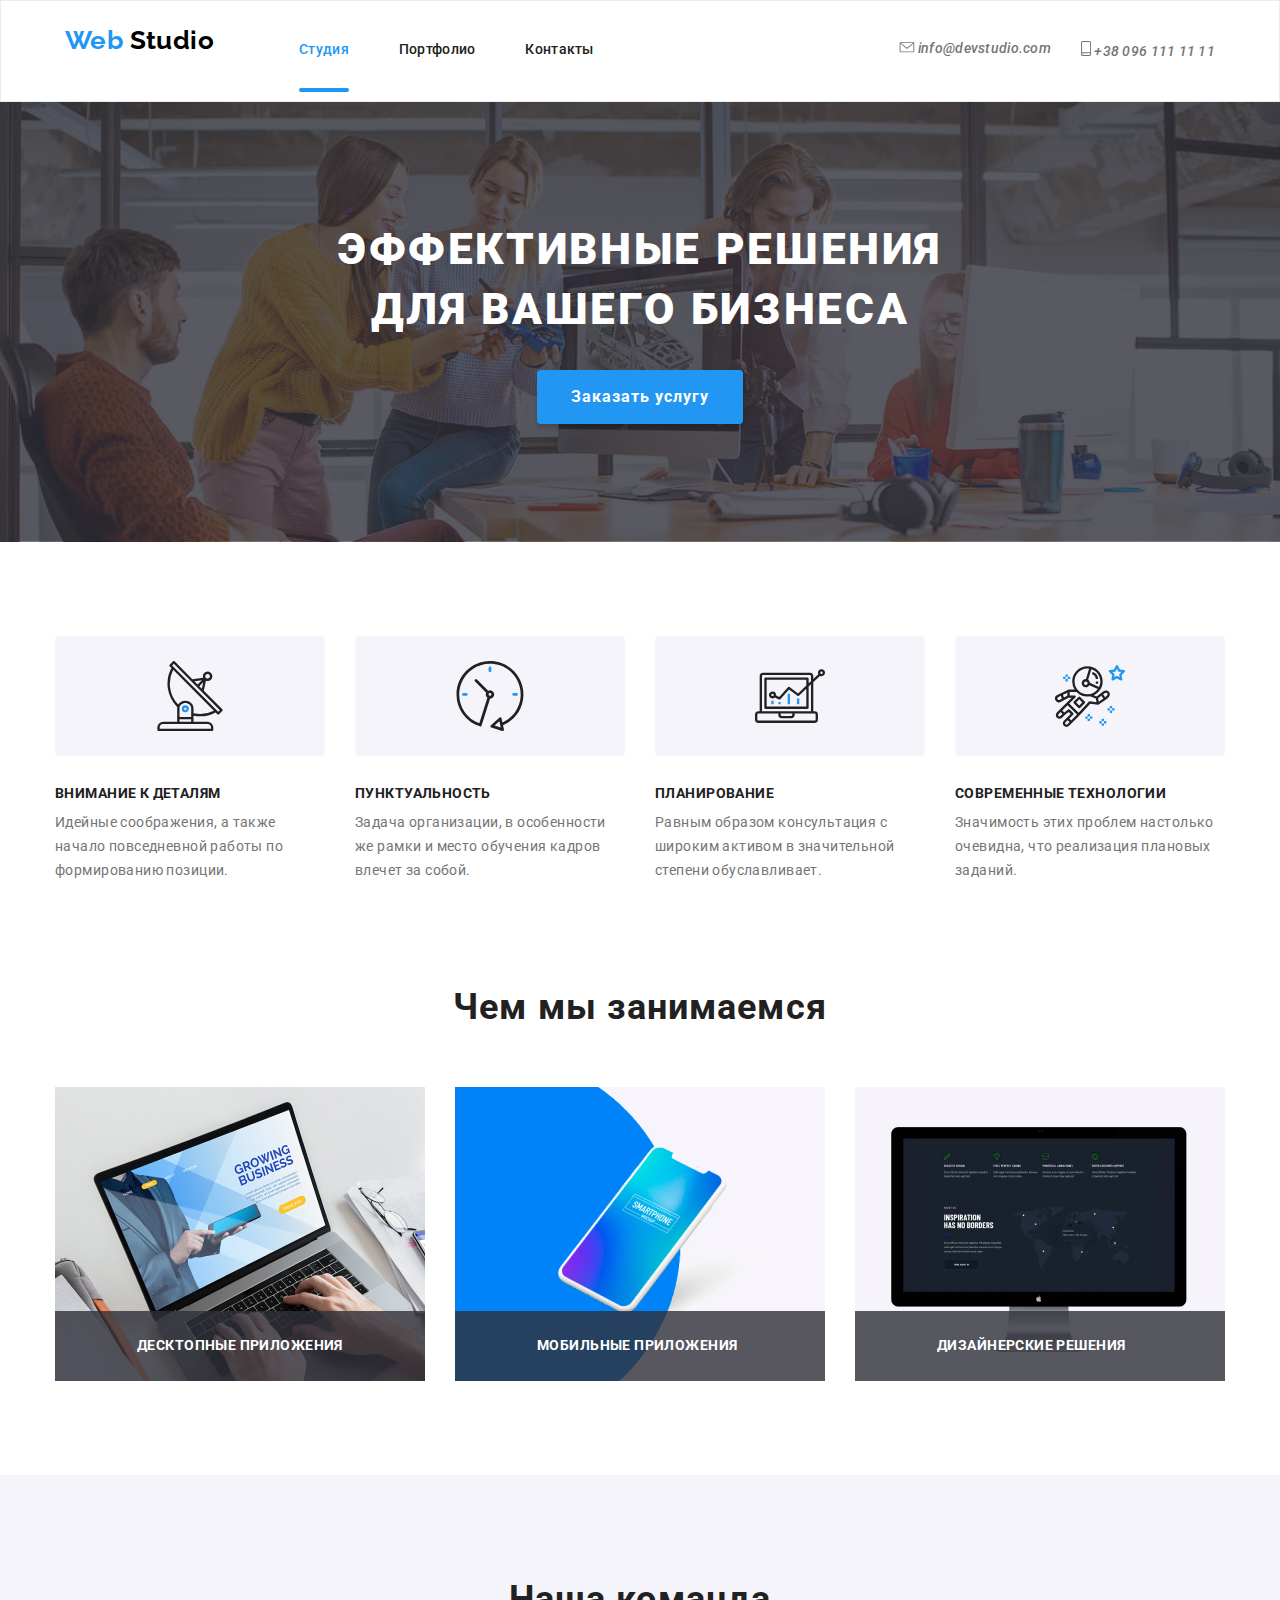
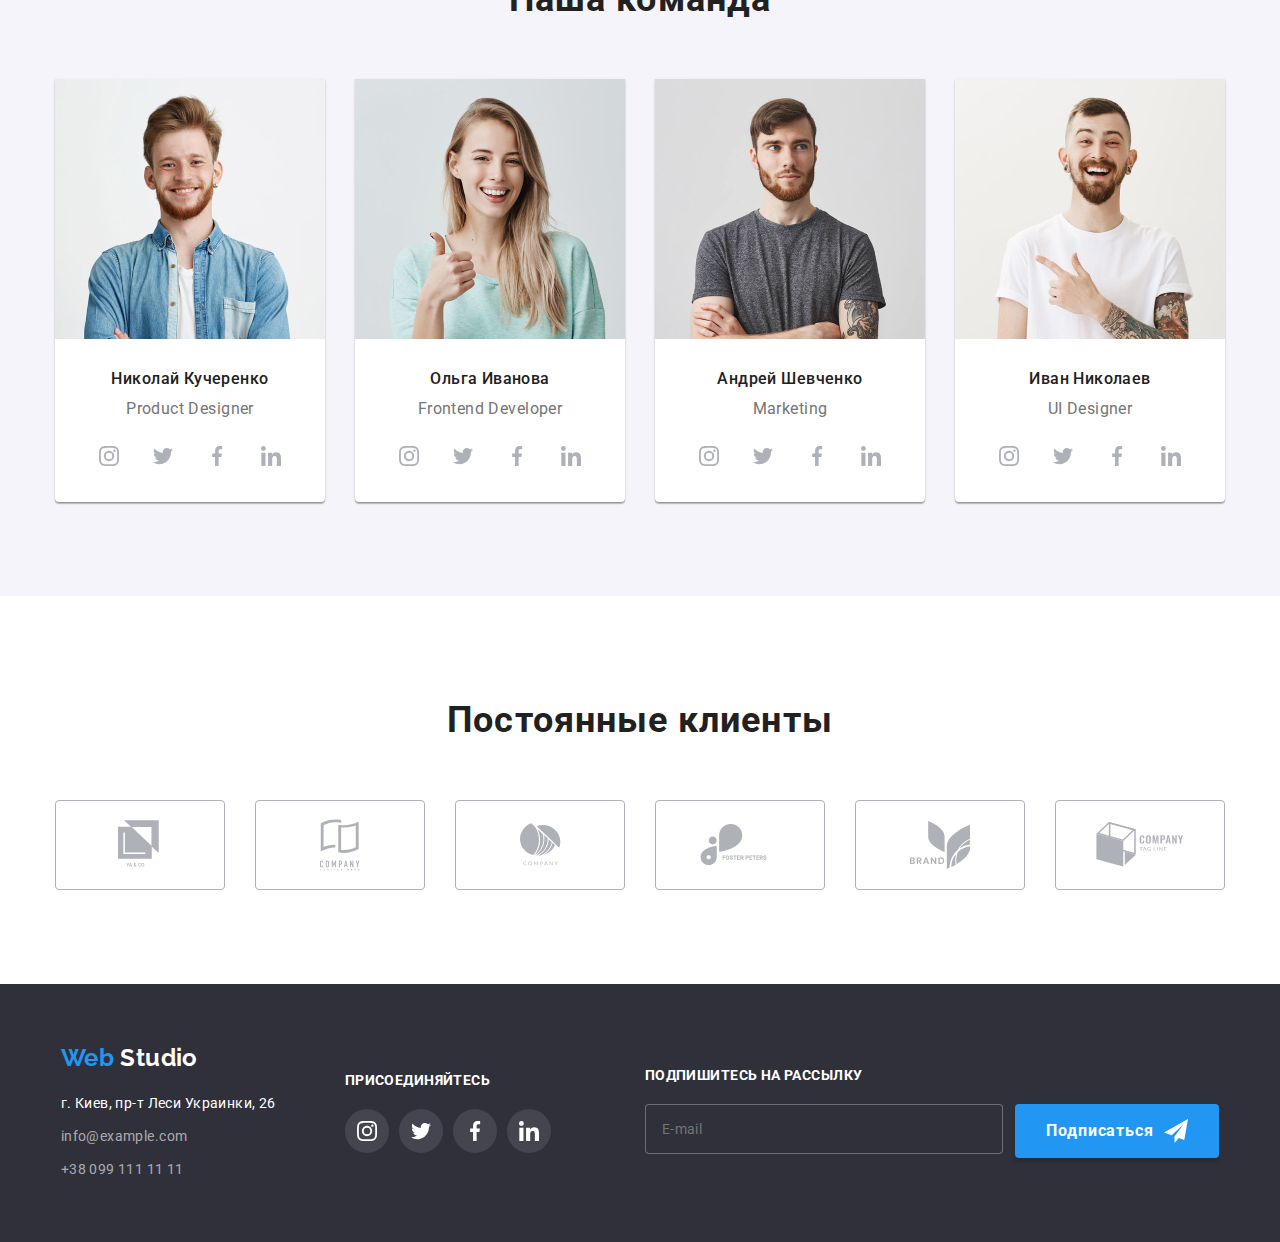
==== commit 8312b5b8: "добавлена адаптивная верстка для секции Подвал" ====
--- a/index.html
+++ b/index.html
@@ -612,82 +612,83 @@
 
     <!--подвал-сайта-->
 
-    <!-- <footer class="footer">
+    <footer class="footer">
       <div class="container">
-        <div class="footer-coordinates">
-          <a class="logo link" href="./index.html" lang="en"
-            ><span class="logo-web">Web</span>
-            <span class="logo-studio">Studio</span></a
-          >
-          <ul class="footer-address-list list">
-            <li class="footer-address-list-item">
-              г. Киев, пр-т Леси Украинки, 26
-            </li>
-            <li class="footer-address-list-item">
-              <a class="footer-mail link" href="mailto:info@example.com"
-                >info@example.com</a
-              >
-            </li>
-            <li class="footer-address-list-item">
-              <a class="footer-tel link" href="tel:+380991111111"
-                >+38 099 111 11 11</a
-              >
-            </li>
-          </ul>
+        <div class="footer-coordinates-invitation">
+          <div class="footer-coordinates">
+            <a class="logo link" href="./index.html" lang="en"
+              ><span class="logo-web">Web</span>
+              <span class="logo-studio">Studio</span></a
+            >
+            <ul class="footer-address-list list">
+              <li class="footer-address-list-item">
+                г. Киев, пр-т Леси Украинки, 26
+              </li>
+              <li class="footer-address-list-item">
+                <a class="footer-mail link" href="mailto:info@example.com"
+                  >info@example.com</a
+                >
+              </li>
+              <li class="footer-address-list-item">
+                <a class="footer-tel link" href="tel:+380991111111"
+                  >+38 099 111 11 11</a
+                >
+              </li>
+            </ul>
+          </div>
+          <div class="footer-invitation">
+            <b class="invitation link">присоединяйтесь</b>
+            <ul class="invitation-sotial-list list">
+              <li class="invitation-sotial-list-item">
+                <a
+                  class="invitation-sotial-list-link link"
+                  href=""
+                  aria-label="иконка инстаграм"
+                >
+                  <svg class="invitation-sotial-list-link-svg">
+                    <use href="./images/sprite.svg#icon-instagram"></use>
+                  </svg>
+                </a>
+              </li>
+              <li class="invitation-sotial-list-item">
+                <a
+                  class="invitation-sotial-list-link link"
+                  href=""
+                  aria-label="иконка твиттер"
+                >
+                  <svg class="invitation-sotial-list-link-svg">
+                    <use href="./images/sprite.svg#icon-twitter"></use>
+                  </svg>
+                </a>
+              </li>
+              <li class="invitation-sotial-list-item">
+                <a
+                  class="invitation-sotial-list-link link"
+                  href=""
+                  aria-label="иконка фейсбук"
+                >
+                  <svg class="invitation-sotial-list-link-svg">
+                    <use href="./images/sprite.svg#icon-facebook"></use>
+                  </svg>
+                </a>
+              </li>
+              <li class="invitation-sotial-list-item">
+                <a
+                  class="invitation-sotial-list-link link"
+                  href=""
+                  aria-label="иконка линкедит"
+                >
+                  <svg class="invitation-sotial-list-link-svg">
+                    <use href="./images/sprite.svg#icon-linkedin"></use>
+                  </svg>
+                </a>
+              </li>
+            </ul>
+          </div>
         </div>
-        <div class="footer-invitation">
-          <b class="invitation link">присоединяйтесь</b>
-          <ul class="invitation-sotial-list list">
-            <li class="invitation-sotial-list-item">
-              <a
-                class="invitation-sotial-list-link link"
-                href=""
-                aria-label="иконка инстаграм"
-              >
-                <svg class="invitation-sotial-list-link-svg">
-                  <use href="./images/sprite.svg#icon-instagram"></use>
-                </svg>
-              </a>
-            </li>
-            <li class="invitation-sotial-list-item">
-              <a
-                class="invitation-sotial-list-link link"
-                href=""
-                aria-label="иконка твиттер"
-              >
-                <svg class="invitation-sotial-list-link-svg">
-                  <use href="./images/sprite.svg#icon-twitter"></use>
-                </svg>
-              </a>
-            </li>
-            <li class="invitation-sotial-list-item">
-              <a
-                class="invitation-sotial-list-link link"
-                href=""
-                aria-label="иконка фейсбук"
-              >
-                <svg class="invitation-sotial-list-link-svg">
-                  <use href="./images/sprite.svg#icon-facebook"></use>
-                </svg>
-              </a>
-            </li>
-            <li class="invitation-sotial-list-item">
-              <a
-                class="invitation-sotial-list-link link"
-                href=""
-                aria-label="иконка линкедит"
-              >
-                <svg class="invitation-sotial-list-link-svg">
-                  <use href="./images/sprite.svg#icon-linkedin"></use>
-                </svg>
-              </a>
-            </li>
-          </ul>
-        </div> -->
-
-    <!--форма подписки-->
-
-    <!-- <div class="footer-subscription">
+        <!--форма подписки-->
+
+        <div class="footer-subscription">
           <b class="subscription">Подпишитесь на рассылку</b>
           <div class="footer-subscription-wrapper">
             <form action="#" class="subscription-form">
@@ -707,7 +708,7 @@
           </div>
         </div>
       </div>
-    </footer> -->
+    </footer>
 
     <!--модальное окно-->
 
--- a/css/main.min.css
+++ b/css/main.min.css
@@ -1,2 +1,2 @@
-/*! normalize.css v8.0.1 | MIT License | github.com/necolas/normalize.css */html{line-height:1.15;-webkit-text-size-adjust:100%}body{margin:0}main{display:block}h1{font-size:2em;margin:0.67em 0}hr{box-sizing:content-box;height:0;overflow:visible}pre{font-family:monospace, monospace;font-size:1em}a{background-color:transparent}abbr[title]{border-bottom:none;text-decoration:underline;text-decoration:underline dotted}b,strong{font-weight:bolder}code,kbd,samp{font-family:monospace, monospace;font-size:1em}small{font-size:80%}sub,sup{font-size:75%;line-height:0;position:relative;vertical-align:baseline}sub{bottom:-0.25em}sup{top:-0.5em}img{border-style:none}button,input,optgroup,select,textarea{font-family:inherit;font-size:100%;line-height:1.15;margin:0}button,input{overflow:visible}button,select{text-transform:none}button,[type='button'],[type='reset'],[type='submit']{-webkit-appearance:button}button::-moz-focus-inner,[type='button']::-moz-focus-inner,[type='reset']::-moz-focus-inner,[type='submit']::-moz-focus-inner{border-style:none;padding:0}button:-moz-focusring,[type='button']:-moz-focusring,[type='reset']:-moz-focusring,[type='submit']:-moz-focusring{outline:1px dotted ButtonText}fieldset{padding:0.35em 0.75em 0.625em}legend{box-sizing:border-box;color:inherit;display:table;max-width:100%;padding:0;white-space:normal}progress{vertical-align:baseline}textarea{overflow:auto}[type='checkbox'],[type='radio']{box-sizing:border-box;padding:0}[type='number']::-webkit-inner-spin-button,[type='number']::-webkit-outer-spin-button{height:auto}[type='search']{-webkit-appearance:textfield;outline-offset:-2px}[type='search']::-webkit-search-decoration{-webkit-appearance:none}::-webkit-file-upload-button{-webkit-appearance:button;font:inherit}details{display:block}summary{display:list-item}template{display:none}[hidden]{display:none}body{background-color:#ffffff;font-family:"Roboto",sans-serif;font-size:14px;letter-spacing:0.03em;color:#757575}html{box-sizing:border-box}*,*::before,*::after{box-sizing:inherit}h1{margin:0}h2{margin-top:0;margin-bottom:50px}.subtitle{margin:0}ul{margin:0;padding:0}img{display:block;max-width:100%;height:auto}.link{text-decoration:none;display:block}.list{list-style:none}.container{padding-left:15px;padding-right:15px}@media screen and (min-width: 480px){.container{width:480px;margin:0 auto}}@media screen and (min-width: 768px){.container{width:768px}}@media screen and (min-width: 1200px){.container{width:1200px}}.section{padding-top:94px;padding-bottom:94px}.header-container{display:flex;align-items:center}.logo{font-family:"Raleway",sans-serif;font-weight:700;font-size:24px;line-height:1.17;color:#000000}.logo-web{color:#2196f3}.navigation-list-link,.header-tel,.header-mail{font-weight:500;letter-spacing:0.02em;color:#212121;transition:color 250ms cubic-bezier(0.4, 0, 0.2, 1)}.navigation-list-link:hover,.navigation-list-link:focus,.header-tel:hover,.header-tel:focus,.header-mail:hover,.header-mail:focus{color:#2196f3}.header-tel,.header-mail{color:#757575}.header-tel:hover .address-list-item-svg,.header-tel:focus .address-list-item-svg,.header-mail:hover .address-list-item-svg,.header-mail:focus .address-list-item-svg{fill:#2196f3}.address-list-item-svg{fill:#757575;transition:fill 250ms cubic-bezier(0.4, 0, 0.2, 1)}.navigation-list-link{position:relative;display:inline-flex}.navigation-list-link.current::after{position:absolute;left:0;display:block;width:100%;height:4px;background-color:#2196f3;border-radius:2px;content:''}.navigation .navigation-list-link.current{color:#2196f3}@media screen and (max-width: 767px){.header{padding-top:10px;padding-bottom:10px;position:relative;border:1px solid #ececec}.header-container{justify-content:space-between}.navigation-list-link,.header-tel,.header-mail{font-size:18px;line-height:1.17}.menu-btn{display:inline-flex;margin:0;padding:0;background-color:transparent;border:none;outline:none;cursor:pointer;transition:fill 250ms cubic-bezier(0.4, 0, 0.2, 1)}.menu-btn:hover,.menu-btn:focus{fill:#2196f3}.menu-btn.is-open .icon-close{display:block}.menu-btn.is-open .icon-burger{display:none}.icon-close{display:none}.menu-wrapper{position:absolute;top:100%;right:0;width:100%;height:393px;text-align:center;background-color:#ffffff;padding-top:60px;padding-bottom:60px;opacity:0;transform:scale(0);transition:250ms cubic-bezier(0.4, 0, 0.2, 1)}.menu-wrapper.is-open{opacity:1;transform:scale(1)}.navigation-list-item:not(:last-child){margin-bottom:40px}.header-address{margin-top:60px}.address-list-item:not(:last-child){margin-bottom:16px}.navigation-list-link.current::after{bottom:-8px}}@media screen and (min-width: 768px){.menu-btn{display:none}.menu-wrapper{display:flex}.navigation-list{display:flex}.header{padding-top:21px;padding-bottom:21px;padding-right:15px;padding-left:15px}.logo{margin-right:81px}.navigation-list-link{font-size:14px;line-height:1.14}.header-tel,.header-mail{font-size:12px;line-height:1.17}.navigation-list-item:not(:last-child){margin-right:50px}.address-list{margin-left:84px}.address-list-item:not(:last-child){margin-bottom:10px}.navigation-list-link.current::after{bottom:-48px}}@media screen and (min-width: 1200px){.header{border:1px solid #ececec;padding-top:24px;padding-bottom:25px}.header-container{justify-content:center}.address-list{display:flex}.logo{font-size:26px;line-height:1.19;margin-right:85px}.address-list{margin-left:305px}.address-list-item:not(:last-child){margin-bottom:0}.address-list-item:not(:last-child){margin-right:30px}.navigation-list-link,.header-tel,.header-mail{font-size:14px;line-height:1.14}.navigation-list-link.current::after{bottom:-34px}}.modal-btn{display:block;margin:auto;padding-top:10px;padding-right:32px;padding-bottom:10px;padding-left:32px}.modal-btn,.subscription-btn{font-weight:700;font-size:16px;line-height:1.87;align-items:center;text-align:center;letter-spacing:0.06em;box-shadow:0px 4px 4px rgba(0,0,0,0.15);border-radius:4px;border-color:transparent;color:#fff;background-color:#2196f3;cursor:pointer}.subscription-btn{display:flex;justify-content:center;align-items:center;padding-left:29px;padding-right:13px}.hero{background-repeat:no-repeat;background-size:cover;background-position:center;padding-top:118px;padding-bottom:118px}.hero-title{font-weight:900;text-align:center;letter-spacing:0.06em;text-transform:uppercase;margin-bottom:30px;color:#fff}@media screen and (max-width: 767px){.hero{background-image:linear-gradient(to right, rgba(47,48,58,0.8), rgba(47,48,58,0.8)),url(../images/hero/hero-mob.jpg)}}@media screen and (max-width: 767px) and (min-resolution: 2dppx){.hero{background-image:linear-gradient(to right, rgba(47,48,58,0.8), rgba(47,48,58,0.8)),url(../images/hero/hero-mob@2x.jpg)}}@media screen and (max-width: 767px){.hero-title{font-size:26px;line-height:1.62}}@media screen and (min-width: 768px){.hero{background-image:linear-gradient(to right, rgba(47,48,58,0.8), rgba(47,48,58,0.8)),url(../images/hero/hero-tabl.jpg)}}@media screen and (min-width: 768px) and (min-resolution: 2dppx){.hero{background-image:linear-gradient(to right, rgba(47,48,58,0.8), rgba(47,48,58,0.8)),url(../images/hero/hero-tabl@2x.jpg)}}@media screen and (min-width: 1200px){.hero{background-image:linear-gradient(to right, rgba(47,48,58,0.8), rgba(47,48,58,0.8)),url(../images/hero/hero-desctop.jpg)}}@media screen and (min-width: 1200px) and (min-resolution: 2dppx){.hero{background-image:linear-gradient(to right, rgba(47,48,58,0.8), rgba(47,48,58,0.8)),url(../images/hero/hero-desctop@2x.jpg)}padding-top:200px;padding-bottom:200px}@media screen and (min-width: 1200px){.hero-title{font-size:44px;line-height:1.36}}.subtitle{font-weight:700;font-size:14px;line-height:1.14;text-transform:uppercase;color:#212121}.features-list-item-icon{background-color:#f5f4fa;border-radius:4px;margin-bottom:30px}.features-list-item-svg{width:70px;height:70px}.features-list-item .subtitle{margin-bottom:10px}.features-list-item .description{margin-top:0px;margin-bottom:0px}.description{font-weight:400;font-size:14px;line-height:1.71;color:#757575}@media screen and (max-width: 767px){.features-list-item-icon{width:450px;height:120px;padding:25px 190px}.features-list-item{margin-bottom:30px}.features-list-item .subtitle{text-align:center}}@media screen and (min-width: 768px) and (max-width: 1199px){.features-list{display:flex;flex-wrap:wrap}.features-list-item{width:calc((100% - 30px) / 2);margin-right:30px;margin-bottom:30px}.features-list-item:nth-child(2n){margin-right:0}.features-list-item:nth-last-child(-n+2){margin-bottom:0}.features-list-item-icon{width:354px;height:120px;padding:25px 142px}}@media screen and (min-width: 1200px){.features-list{display:flex;justify-content:space-between}.features-list-item:not(:last-child){margin-right:30px}.features-list-item-icon{width:270px;height:120px;padding:25px 100px}}.title{font-weight:700;text-align:center;letter-spacing:0.03em;color:#212121}@media screen and (max-width: 1199px){.title{font-size:28px;line-height:1.18}}@media screen and (min-width: 1200px){.title{font-size:36px;line-height:1.67}}@media screen and (max-width: 1199px){.services{display:none}}@media screen and (min-width: 1200px){.services-list{display:flex;justify-content:space-between}.services-list-img{width:370px}.services-list-item{position:relative}.services-list-item:not(:last-child){margin-right:30px}.services{padding-top:0}.services .subtitle{position:absolute;bottom:0;left:0;width:100%;color:#fff;background-color:rgba(47,48,58,0.8);padding:27px 82px}}.sotial-list{display:flex;justify-content:space-between;max-width:206px;margin-left:auto;margin-right:auto}.sotial-list-item:not(:last-child){margin-right:10px}.sotial-list-item-link{display:flex;justify-content:center;align-items:center;width:44px;height:44px;border-radius:50%;transition:background-color 250ms cubic-bezier(0.4, 0, 0.2, 1)}.sotial-list-item-link:hover,.sotial-list-item-link:focus{background-color:#2196f3}.sotial-list-item-link:hover .sotial-list-item-link-svg,.sotial-list-item-link:focus .sotial-list-item-link-svg{fill:#fff}.sotial-list-item-link-svg{width:20px;height:20px;fill:#afb1b8;transition:fill 250ms cubic-bezier(0.4, 0, 0.2, 1)}.invitation-sotial-list{display:flex;justify-content:space-between;max-width:206px;margin-left:auto;margin-right:auto}.invitation-sotial-list-link{display:flex;justify-content:center;align-items:center;width:44px;height:44px;border-radius:50%;background-color:rgba(255,255,255,0.1);transition:background-color 250ms cubic-bezier(0.4, 0, 0.2, 1)}.invitation-sotial-list-link:hover,.invitation-sotial-list-link:focus{border-radius:50%;background-color:#2196f3}.invitation-sotial-list-link-svg{width:20px;height:20px;fill:#fff}.invitation-sotial-list-item:not(:last-child){margin-right:10px}.team{background-color:#f5f4fa}.team-list-item{background:#ffffff;box-shadow:0px 2px 1px rgba(0,0,0,0.2),0px 1px 1px rgba(0,0,0,0.14),0px 1px 3px rgba(0,0,0,0.12);border-radius:0px 0px 4px 4px;padding-bottom:24px}.team-list-item-img{margin-bottom:30px;width:100%}.team-list-item-name,.team-list-item-position{font-weight:500;font-size:16px;line-height:1.19;text-align:center;color:#212121;margin-top:0}.team-list-item-name{margin-bottom:10px}.team-list-item-position{font-weight:400;color:#757575;margin-bottom:16px}@media screen and (max-width: 767px){.team{padding-left:15px;padding-right:15px}.team-list-item{margin-bottom:30px}}@media screen and (min-width: 768px) and (max-width: 1199px){.team-list{display:flex;flex-wrap:wrap}.team-list-item{width:calc((100% - 30px) / 2);margin-right:30px;margin-bottom:30px}.team-list-item:nth-child(2n){margin-right:0}.team-list-item:nth-last-child(-n+2){margin-bottom:0}}@media screen and (min-width: 1200px){.team-list{display:flex;justify-content:space-between}.team-list-item:not(:last-child){margin-right:30px}}.customers-list{display:flex}.customers-list-item-svg{fill:#afb1b8;transition:fill 250ms cubic-bezier(0.4, 0, 0.2, 1)}.customers-list-item-link{display:flex;justify-content:center;align-items:center;height:90px;box-sizing:border-box;border:1px solid #afb1b8;border-radius:4px;transition:border-color 250ms cubic-bezier(0.4, 0, 0.2, 1)}.customers-list-item-link:hover,.customers-list-item-link:focus{border:1px solid #2196f3;border-radius:4px;outline:none}.customers-list-item-link:hover .customers-list-item-svg,.customers-list-item-link:focus .customers-list-item-svg{fill:#2196f3}@media screen and (max-width: 767px){.customers-list{flex-wrap:wrap}.customers-list-item{width:calc((100% - 30px) / 2);margin-right:30px;margin-bottom:30px}.customers-list-item:nth-child(2n){margin-right:0}.customers-list-item:nth-last-child(-n+2){margin-bottom:0}.customers-list-item-link{width:210px}}@media screen and (min-width: 768px) and (max-width: 1199px){.customers-list{flex-wrap:wrap}.customers-list-item{width:calc((100% - 60px) / 3);margin-right:30px;margin-bottom:30px}.customers-list-item:nth-child(3n){margin-right:0}.customers-list-item:nth-last-child(-n+3){margin-bottom:0}.customers-list-item-link{width:226px}}@media screen and (min-width: 1200px){.customers-list{justify-content:space-between}.customers-list-item:not(:last-child){margin-right:30px}.customers-list-item-link{width:170px}}.footer{background-color:#2f303a}.footer .container{display:flex}.footer-coordinates{margin-right:69px;padding-top:60px;padding-bottom:60px}.footer-coordinates .logo{margin-bottom:20px}.footer-coordinates .logo-studio{color:#ffffff}.footer-address-list-item,.footer-tel,.footer-mail{font-style:normal;font-weight:400;font-size:14px;line-height:1.71;color:#fff}.footer-address-list-item:not(:last-child){margin-bottom:9px}.footer-tel,.footer-mail{color:rgba(255,255,255,0.6)}.footer-invitation{padding-top:72px;padding-bottom:100px}.invitation{margin-bottom:20px}.invitation,.subscription{font-weight:bold;font-size:14px;line-height:16px;text-transform:uppercase;color:#fff}.footer-subscription{padding-left:92px;padding-top:72px;padding-bottom:94px}.subscription{display:block;margin-bottom:20px}.footer-subscription-wrapper{display:flex}.subscription-form-input{display:block;width:358px;height:50px;border:1px solid rgba(255,255,255,0.3);border-radius:4px;background-color:#2f303a;margin-right:12px;padding-left:16px;line-height:1.25;letter-spacing:0.03em;color:rgba(255,255,255,0.6)}.footer-subscription-svg{margin-left:10px}.backdrop{position:fixed;left:0;top:0;width:100%;height:100%;background-color:rgba(0,0,0,0.2);z-index:100}.modal-form{width:528px;position:absolute;top:50%;left:50%;transform:translate(-50%, -50%);display:flex;flex-direction:column;background-color:#ffffff;padding:40px}.modal-form-title{font-size:20px;line-height:1.15;text-align:center;letter-spacing:0.03em;color:#212121;margin-bottom:30px}.modal-form-input-wrapper{position:relative;margin-bottom:30px}.modal-form-input,.modal-form-massage{display:block;border:1px solid rgba(33,33,33,0.2);box-sizing:border-box;border-radius:4px;width:100%;color:var(--text-light-theme-color);cursor:pointer}.modal-form-input:focus,.modal-form-input:not(:placeholder-shown),.modal-form-massage:focus,.modal-form-massage:not(:placeholder-shown){outline:none;border-color:#2196f3}.modal-form-input{height:40px;padding-left:42px}.modal-form-massage{height:120px;resize:none;padding-top:12px;padding-left:16px}.modal-form-label{position:absolute;top:50%;left:42px;transform:translateY(-50%);transition:transform 250ms cubic-bezier(0.4, 0, 0.2, 1);cursor:pointer}.modal-form-input:focus ~ .modal-form-label,.modal-form-input:not(:placeholder-shown) ~ .modal-form-label{transform:translate(-25px, -45px);color:#2196f3}.input-svg{position:absolute;top:11px;left:16px;width:18px;height:18px;margin-right:10px;transition:fill 250ms cubic-bezier(0.4, 0, 0.2, 1)}.modal-form-input:focus+.input-svg{fill:#2196f3}.modal-form-textarea-wrapper{position:relative;margin-bottom:20px}.modal-form-textarea-label{position:absolute;top:12px;left:16px;transition:transform 250ms cubic-bezier(0.4, 0, 0.2, 1);cursor:pointer}.modal-form-massage:focus+.modal-form-textarea-label,.modal-form-massage:not(:placeholder-shown)+.modal-form-textarea-label{transform:translateY(-40px);color:#2196f3}.modal-form-option-lable{display:flex;align-items:center;margin-bottom:30px;cursor:pointer}.modal-form-custom-checkbox{display:inline-block;width:16px;height:15px;border:2px solid #212121;border-radius:2px;margin-right:10px}.modal-form-checkbox:checked+.modal-form-custom-checkbox{background-color:#2196f3;border-color:#2196f3}.checkbox-svg{display:flex;justify-content:center;align-items:center;fill:#ffffff}.modal-form-option-span{line-height:1.7;letter-spacing:0.03em}.modal-form-option-span a{color:#2196f3}.modal-form-checkbox{position:absolute;width:1px;height:1px;margin:-1px;border:0;padding:0;clip:rect(0 0 0 0);overflow:hidden}.modal-close-btn{position:absolute;top:8px;right:8px;width:30px;height:30px;border:1px solid rgba(0,0,0,0.1);border-radius:50%;background-color:transparent;cursor:pointer}.close-btn-svg{position:absolute;top:6px;right:6px;transition:fill 250ms cubic-bezier(0.4, 0, 0.2, 1)}.close-btn-svg:hover{fill:#2196f3}.is-hidden{opacity:0;visibility:hidden;pointer-events:none}
+/*! normalize.css v8.0.1 | MIT License | github.com/necolas/normalize.css */html{line-height:1.15;-webkit-text-size-adjust:100%}body{margin:0}main{display:block}h1{font-size:2em;margin:0.67em 0}hr{box-sizing:content-box;height:0;overflow:visible}pre{font-family:monospace, monospace;font-size:1em}a{background-color:transparent}abbr[title]{border-bottom:none;text-decoration:underline;text-decoration:underline dotted}b,strong{font-weight:bolder}code,kbd,samp{font-family:monospace, monospace;font-size:1em}small{font-size:80%}sub,sup{font-size:75%;line-height:0;position:relative;vertical-align:baseline}sub{bottom:-0.25em}sup{top:-0.5em}img{border-style:none}button,input,optgroup,select,textarea{font-family:inherit;font-size:100%;line-height:1.15;margin:0}button,input{overflow:visible}button,select{text-transform:none}button,[type='button'],[type='reset'],[type='submit']{-webkit-appearance:button}button::-moz-focus-inner,[type='button']::-moz-focus-inner,[type='reset']::-moz-focus-inner,[type='submit']::-moz-focus-inner{border-style:none;padding:0}button:-moz-focusring,[type='button']:-moz-focusring,[type='reset']:-moz-focusring,[type='submit']:-moz-focusring{outline:1px dotted ButtonText}fieldset{padding:0.35em 0.75em 0.625em}legend{box-sizing:border-box;color:inherit;display:table;max-width:100%;padding:0;white-space:normal}progress{vertical-align:baseline}textarea{overflow:auto}[type='checkbox'],[type='radio']{box-sizing:border-box;padding:0}[type='number']::-webkit-inner-spin-button,[type='number']::-webkit-outer-spin-button{height:auto}[type='search']{-webkit-appearance:textfield;outline-offset:-2px}[type='search']::-webkit-search-decoration{-webkit-appearance:none}::-webkit-file-upload-button{-webkit-appearance:button;font:inherit}details{display:block}summary{display:list-item}template{display:none}[hidden]{display:none}body{background-color:#ffffff;font-family:"Roboto",sans-serif;font-size:14px;letter-spacing:0.03em;color:#757575}html{box-sizing:border-box}*,*::before,*::after{box-sizing:inherit}h1{margin:0}h2{margin-top:0;margin-bottom:50px}.subtitle{margin:0}ul{margin:0;padding:0}img{display:block;max-width:100%;height:auto}.link{text-decoration:none;display:block}.list{list-style:none}.container{padding-left:15px;padding-right:15px}@media screen and (min-width: 480px){.container{width:480px;margin:0 auto}}@media screen and (min-width: 768px){.container{width:768px}}@media screen and (min-width: 1200px){.container{width:1200px}}.section{padding-top:94px;padding-bottom:94px}.header-container{display:flex;align-items:center}.logo{font-family:"Raleway",sans-serif;font-weight:700;font-size:24px;line-height:1.17;color:#000000}.logo-web{color:#2196f3}.navigation-list-link,.header-tel,.header-mail{font-weight:500;letter-spacing:0.02em;color:#212121;transition:color 250ms cubic-bezier(0.4, 0, 0.2, 1)}.navigation-list-link:hover,.navigation-list-link:focus,.header-tel:hover,.header-tel:focus,.header-mail:hover,.header-mail:focus{color:#2196f3}.header-tel,.header-mail{color:#757575}.header-tel:hover .address-list-item-svg,.header-tel:focus .address-list-item-svg,.header-mail:hover .address-list-item-svg,.header-mail:focus .address-list-item-svg{fill:#2196f3}.address-list-item-svg{fill:#757575;transition:fill 250ms cubic-bezier(0.4, 0, 0.2, 1)}.navigation-list-link{position:relative;display:inline-flex}.navigation-list-link.current::after{position:absolute;left:0;display:block;width:100%;height:4px;background-color:#2196f3;border-radius:2px;content:''}.navigation .navigation-list-link.current{color:#2196f3}@media screen and (max-width: 767px){.header{padding-top:10px;padding-bottom:10px;position:relative;border:1px solid #ececec}.header-container{justify-content:space-between}.navigation-list-link,.header-tel,.header-mail{font-size:18px;line-height:1.17}.menu-btn{display:inline-flex;margin:0;padding:0;background-color:transparent;border:none;outline:none;cursor:pointer;transition:fill 250ms cubic-bezier(0.4, 0, 0.2, 1)}.menu-btn:hover,.menu-btn:focus{fill:#2196f3}.menu-btn.is-open .icon-close{display:block}.menu-btn.is-open .icon-burger{display:none}.icon-close{display:none}.menu-wrapper{position:absolute;top:100%;right:0;width:100%;height:393px;text-align:center;background-color:#ffffff;padding-top:60px;padding-bottom:60px;opacity:0;transform:scale(0);transition:250ms cubic-bezier(0.4, 0, 0.2, 1)}.menu-wrapper.is-open{opacity:1;transform:scale(1)}.navigation-list-item:not(:last-child){margin-bottom:40px}.header-address{margin-top:60px}.address-list-item:not(:last-child){margin-bottom:16px}.navigation-list-link.current::after{bottom:-8px}}@media screen and (min-width: 768px){.menu-btn{display:none}.menu-wrapper{display:flex}.navigation-list{display:flex}.header{padding-top:21px;padding-bottom:21px;padding-right:15px;padding-left:15px}.header .logo{margin-right:81px}.navigation-list-link{font-size:14px;line-height:1.14}.header-tel,.header-mail{font-size:12px;line-height:1.17}.navigation-list-item:not(:last-child){margin-right:50px}.address-list{margin-left:84px}.address-list-item:not(:last-child){margin-bottom:10px}.navigation-list-link.current::after{bottom:-48px}}@media screen and (min-width: 1200px){.header{border:1px solid #ececec;padding-top:24px;padding-bottom:25px}.header .logo{font-size:26px;line-height:1.19;margin-right:85px}.header-container{justify-content:center}.address-list{display:flex}.address-list{margin-left:305px}.address-list-item:not(:last-child){margin-bottom:0}.address-list-item:not(:last-child){margin-right:30px}.navigation-list-link,.header-tel,.header-mail{font-size:14px;line-height:1.14}.navigation-list-link.current::after{bottom:-34px}}.modal-btn{display:block;margin:auto;padding-top:10px;padding-right:32px;padding-bottom:10px;padding-left:32px}.modal-btn,.subscription-btn{font-weight:700;font-size:16px;line-height:1.87;align-items:center;text-align:center;letter-spacing:0.06em;box-shadow:0px 4px 4px rgba(0,0,0,0.15);border-radius:4px;border-color:transparent;color:#fff;background-color:#2196f3;cursor:pointer}.subscription-btn{display:flex;justify-content:center;align-items:center;padding:10px 29px}.footer-subscription-svg{margin-left:10px}@media screen and (max-width: 1199px){.subscription-btn{margin:auto}}.hero{background-repeat:no-repeat;background-size:cover;background-position:center;padding-top:118px;padding-bottom:118px}.hero-title{font-weight:900;text-align:center;letter-spacing:0.06em;text-transform:uppercase;margin-bottom:30px;color:#fff}@media screen and (max-width: 767px){.hero{background-image:linear-gradient(to right, rgba(47,48,58,0.8), rgba(47,48,58,0.8)),url(../images/hero/hero-mob.jpg)}}@media screen and (max-width: 767px) and (min-resolution: 2dppx){.hero{background-image:linear-gradient(to right, rgba(47,48,58,0.8), rgba(47,48,58,0.8)),url(../images/hero/hero-mob@2x.jpg)}}@media screen and (max-width: 767px){.hero-title{font-size:26px;line-height:1.62}}@media screen and (min-width: 768px){.hero{background-image:linear-gradient(to right, rgba(47,48,58,0.8), rgba(47,48,58,0.8)),url(../images/hero/hero-tabl.jpg)}}@media screen and (min-width: 768px) and (min-resolution: 2dppx){.hero{background-image:linear-gradient(to right, rgba(47,48,58,0.8), rgba(47,48,58,0.8)),url(../images/hero/hero-tabl@2x.jpg)}}@media screen and (min-width: 1200px){.hero{background-image:linear-gradient(to right, rgba(47,48,58,0.8), rgba(47,48,58,0.8)),url(../images/hero/hero-desctop.jpg)}}@media screen and (min-width: 1200px) and (min-resolution: 2dppx){.hero{background-image:linear-gradient(to right, rgba(47,48,58,0.8), rgba(47,48,58,0.8)),url(../images/hero/hero-desctop@2x.jpg)}padding-top:200px;padding-bottom:200px}@media screen and (min-width: 1200px){.hero-title{font-size:44px;line-height:1.36}}.subtitle{font-weight:700;font-size:14px;line-height:1.14;text-transform:uppercase;color:#212121}.features-list-item-icon{height:120px;background-color:#f5f4fa;border-radius:4px;margin-bottom:30px}.features-list-item-svg{width:70px;height:70px}.features-list-item .subtitle{margin-bottom:10px}.features-list-item .description{margin-top:0px;margin-bottom:0px}.description{font-weight:400;font-size:14px;line-height:1.71;color:#757575}@media screen and (max-width: 767px){.features-list-item-icon{max-width:450px;padding:25px 190px}.features-list-item{margin-bottom:30px}.features-list-item .subtitle{text-align:center}}@media screen and (min-width: 768px) and (max-width: 1199px){.features-list{display:flex;flex-wrap:wrap}.features-list-item{width:calc((100% - 30px) / 2);margin-right:30px;margin-bottom:30px}.features-list-item:nth-child(2n){margin-right:0}.features-list-item:nth-last-child(-n+2){margin-bottom:0}.features-list-item-icon{max-width:354px;padding:25px 142px}}@media screen and (min-width: 1200px){.features-list{display:flex;justify-content:space-between}.features-list-item:not(:last-child){margin-right:30px}.features-list-item-icon{max-width:270px;padding:25px 100px}}.title{font-weight:700;text-align:center;letter-spacing:0.03em;color:#212121}@media screen and (max-width: 1199px){.title{font-size:28px;line-height:1.18}}@media screen and (min-width: 1200px){.title{font-size:36px;line-height:1.67}}@media screen and (max-width: 1199px){.services{display:none}}@media screen and (min-width: 1200px){.services-list{display:flex;justify-content:space-between}.services-list-img{width:370px}.services-list-item{position:relative}.services-list-item:not(:last-child){margin-right:30px}.services{padding-top:0}.services .subtitle{position:absolute;bottom:0;left:0;width:100%;color:#fff;background-color:rgba(47,48,58,0.8);padding:27px 82px}}.sotial-list{display:flex;justify-content:space-between;max-width:206px;margin-left:auto;margin-right:auto}.sotial-list-item:not(:last-child){margin-right:10px}.sotial-list-item-link{display:flex;justify-content:center;align-items:center;width:44px;height:44px;border-radius:50%;transition:background-color 250ms cubic-bezier(0.4, 0, 0.2, 1)}.sotial-list-item-link:hover,.sotial-list-item-link:focus{background-color:#2196f3}.sotial-list-item-link:hover .sotial-list-item-link-svg,.sotial-list-item-link:focus .sotial-list-item-link-svg{fill:#fff}.sotial-list-item-link-svg{width:20px;height:20px;fill:#afb1b8;transition:fill 250ms cubic-bezier(0.4, 0, 0.2, 1)}.invitation-sotial-list{display:flex;justify-content:space-between;max-width:206px;margin-left:auto;margin-right:auto}.invitation-sotial-list-link{display:flex;justify-content:center;align-items:center;width:44px;height:44px;border-radius:50%;background-color:rgba(255,255,255,0.1);transition:background-color 250ms cubic-bezier(0.4, 0, 0.2, 1)}.invitation-sotial-list-link:hover,.invitation-sotial-list-link:focus{border-radius:50%;background-color:#2196f3}.invitation-sotial-list-link-svg{width:20px;height:20px;fill:#fff}.invitation-sotial-list-item:not(:last-child){margin-right:10px}.team{background-color:#f5f4fa}.team-list-item{background:#ffffff;box-shadow:0px 2px 1px rgba(0,0,0,0.2),0px 1px 1px rgba(0,0,0,0.14),0px 1px 3px rgba(0,0,0,0.12);border-radius:0px 0px 4px 4px;padding-bottom:24px}.team-list-item-img{margin-bottom:30px;width:100%}.team-list-item-name,.team-list-item-position{font-weight:500;font-size:16px;line-height:1.19;text-align:center;color:#212121;margin-top:0}.team-list-item-name{margin-bottom:10px}.team-list-item-position{font-weight:400;color:#757575;margin-bottom:16px}@media screen and (max-width: 767px){.team{padding-left:15px;padding-right:15px}.team-list-item{margin-bottom:30px}}@media screen and (min-width: 768px) and (max-width: 1199px){.team-list{display:flex;flex-wrap:wrap}.team-list-item{width:calc((100% - 30px) / 2);margin-right:30px;margin-bottom:30px}.team-list-item:nth-child(2n){margin-right:0}.team-list-item:nth-last-child(-n+2){margin-bottom:0}}@media screen and (min-width: 1200px){.team-list{display:flex;justify-content:space-between}.team-list-item:not(:last-child){margin-right:30px}}.customers-list{display:flex}.customers-list-item-svg{fill:#afb1b8;transition:fill 250ms cubic-bezier(0.4, 0, 0.2, 1)}.customers-list-item-link{display:flex;justify-content:center;align-items:center;height:90px;box-sizing:border-box;border:1px solid #afb1b8;border-radius:4px;transition:border-color 250ms cubic-bezier(0.4, 0, 0.2, 1)}.customers-list-item-link:hover,.customers-list-item-link:focus{border:1px solid #2196f3;border-radius:4px;outline:none}.customers-list-item-link:hover .customers-list-item-svg,.customers-list-item-link:focus .customers-list-item-svg{fill:#2196f3}@media screen and (max-width: 767px){.customers-list{flex-wrap:wrap}.customers-list-item{width:calc((100% - 30px) / 2);margin-right:30px;margin-bottom:30px}.customers-list-item:nth-child(2n){margin-right:0}.customers-list-item:nth-last-child(-n+2){margin-bottom:0}.customers-list-item-link{max-width:210px}}@media screen and (min-width: 768px) and (max-width: 1199px){.customers-list{flex-wrap:wrap}.customers-list-item{width:calc((100% - 60px) / 3);margin-right:30px;margin-bottom:30px}.customers-list-item:nth-child(3n){margin-right:0}.customers-list-item:nth-last-child(-n+3){margin-bottom:0}.customers-list-item-link{width:226px}}@media screen and (min-width: 1200px){.customers-list{justify-content:space-between}.customers-list-item:not(:last-child){margin-right:30px}.customers-list-item-link{width:170px}}.footer{background-color:#2f303a;padding-top:60px;padding-bottom:60px}.logo{margin-bottom:20px}.logo .logo-studio{color:#ffffff}.footer-address-list-item,.footer-tel,.footer-mail{font-style:normal;font-weight:400;font-size:14px;line-height:1.71;color:#fff}.footer-address-list-item:not(:last-child){margin-bottom:9px}.footer-tel,.footer-mail{color:rgba(255,255,255,0.6)}.invitation,.subscription{font-weight:bold;font-size:14px;line-height:1.14;text-transform:uppercase;color:#fff}.invitation{margin-bottom:20px}.subscription{display:block;margin-bottom:20px}.subscription-form-input{height:50px;border:1px solid rgba(255,255,255,0.3);border-radius:4px;background-color:#2f303a;line-height:1.25;letter-spacing:0.03em;color:rgba(255,255,255,0.6);padding-left:16px}@media screen and (max-width: 767px){.footer{text-align:center}.footer-coordinates,.footer-invitation{margin-bottom:60px}.subscription-form-input{width:100%;margin-bottom:20px}}@media screen and (min-width: 768px) and (max-width: 1199px){.footer-coordinates-invitation{display:flex;justify-content:space-between}.footer-subscription{text-align:center}.subscription-form-input{width:450px;margin-bottom:20px}.footer-coordinates{text-align:center;padding-left:76px;margin-bottom:60px}.footer-invitation{padding-top:5px;padding-right:89px}.invitation{text-align:center}}@media screen and (min-width: 1200px){.container,.footer-coordinates-invitation{display:flex;justify-content:center;align-items:center}.footer-coordinates-invitation{margin-right:94px}.footer-coordinates{margin-right:69px}.invitation{margin-bottom:20px}.subscription{display:block;margin-bottom:20px}.footer-subscription-wrapper{display:flex}.subscription-form-input{display:block;width:358px;margin-right:12px}}.backdrop{position:fixed;left:0;top:0;width:100%;height:100%;background-color:rgba(0,0,0,0.2);z-index:100}.modal-form{width:528px;position:absolute;top:50%;left:50%;transform:translate(-50%, -50%);display:flex;flex-direction:column;background-color:#ffffff;padding:40px}.modal-form-title{font-size:20px;line-height:1.15;text-align:center;letter-spacing:0.03em;color:#212121;margin-bottom:30px}.modal-form-input-wrapper{position:relative;margin-bottom:30px}.modal-form-input,.modal-form-massage{display:block;border:1px solid rgba(33,33,33,0.2);box-sizing:border-box;border-radius:4px;width:100%;color:var(--text-light-theme-color);cursor:pointer}.modal-form-input:focus,.modal-form-input:not(:placeholder-shown),.modal-form-massage:focus,.modal-form-massage:not(:placeholder-shown){outline:none;border-color:#2196f3}.modal-form-input{height:40px;padding-left:42px}.modal-form-massage{height:120px;resize:none;padding-top:12px;padding-left:16px}.modal-form-label{position:absolute;top:50%;left:42px;transform:translateY(-50%);transition:transform 250ms cubic-bezier(0.4, 0, 0.2, 1);cursor:pointer}.modal-form-input:focus ~ .modal-form-label,.modal-form-input:not(:placeholder-shown) ~ .modal-form-label{transform:translate(-25px, -45px);color:#2196f3}.input-svg{position:absolute;top:11px;left:16px;width:18px;height:18px;margin-right:10px;transition:fill 250ms cubic-bezier(0.4, 0, 0.2, 1)}.modal-form-input:focus+.input-svg{fill:#2196f3}.modal-form-textarea-wrapper{position:relative;margin-bottom:20px}.modal-form-textarea-label{position:absolute;top:12px;left:16px;transition:transform 250ms cubic-bezier(0.4, 0, 0.2, 1);cursor:pointer}.modal-form-massage:focus+.modal-form-textarea-label,.modal-form-massage:not(:placeholder-shown)+.modal-form-textarea-label{transform:translateY(-40px);color:#2196f3}.modal-form-option-lable{display:flex;align-items:center;margin-bottom:30px;cursor:pointer}.modal-form-custom-checkbox{display:inline-block;width:16px;height:15px;border:2px solid #212121;border-radius:2px;margin-right:10px}.modal-form-checkbox:checked+.modal-form-custom-checkbox{background-color:#2196f3;border-color:#2196f3}.checkbox-svg{display:flex;justify-content:center;align-items:center;fill:#ffffff}.modal-form-option-span{line-height:1.7;letter-spacing:0.03em}.modal-form-option-span a{color:#2196f3}.modal-form-checkbox{position:absolute;width:1px;height:1px;margin:-1px;border:0;padding:0;clip:rect(0 0 0 0);overflow:hidden}.modal-close-btn{position:absolute;top:8px;right:8px;width:30px;height:30px;border:1px solid rgba(0,0,0,0.1);border-radius:50%;background-color:transparent;cursor:pointer}.close-btn-svg{position:absolute;top:6px;right:6px;transition:fill 250ms cubic-bezier(0.4, 0, 0.2, 1)}.close-btn-svg:hover{fill:#2196f3}.is-hidden{opacity:0;visibility:hidden;pointer-events:none}
 /*# sourceMappingURL=main.min.css.map */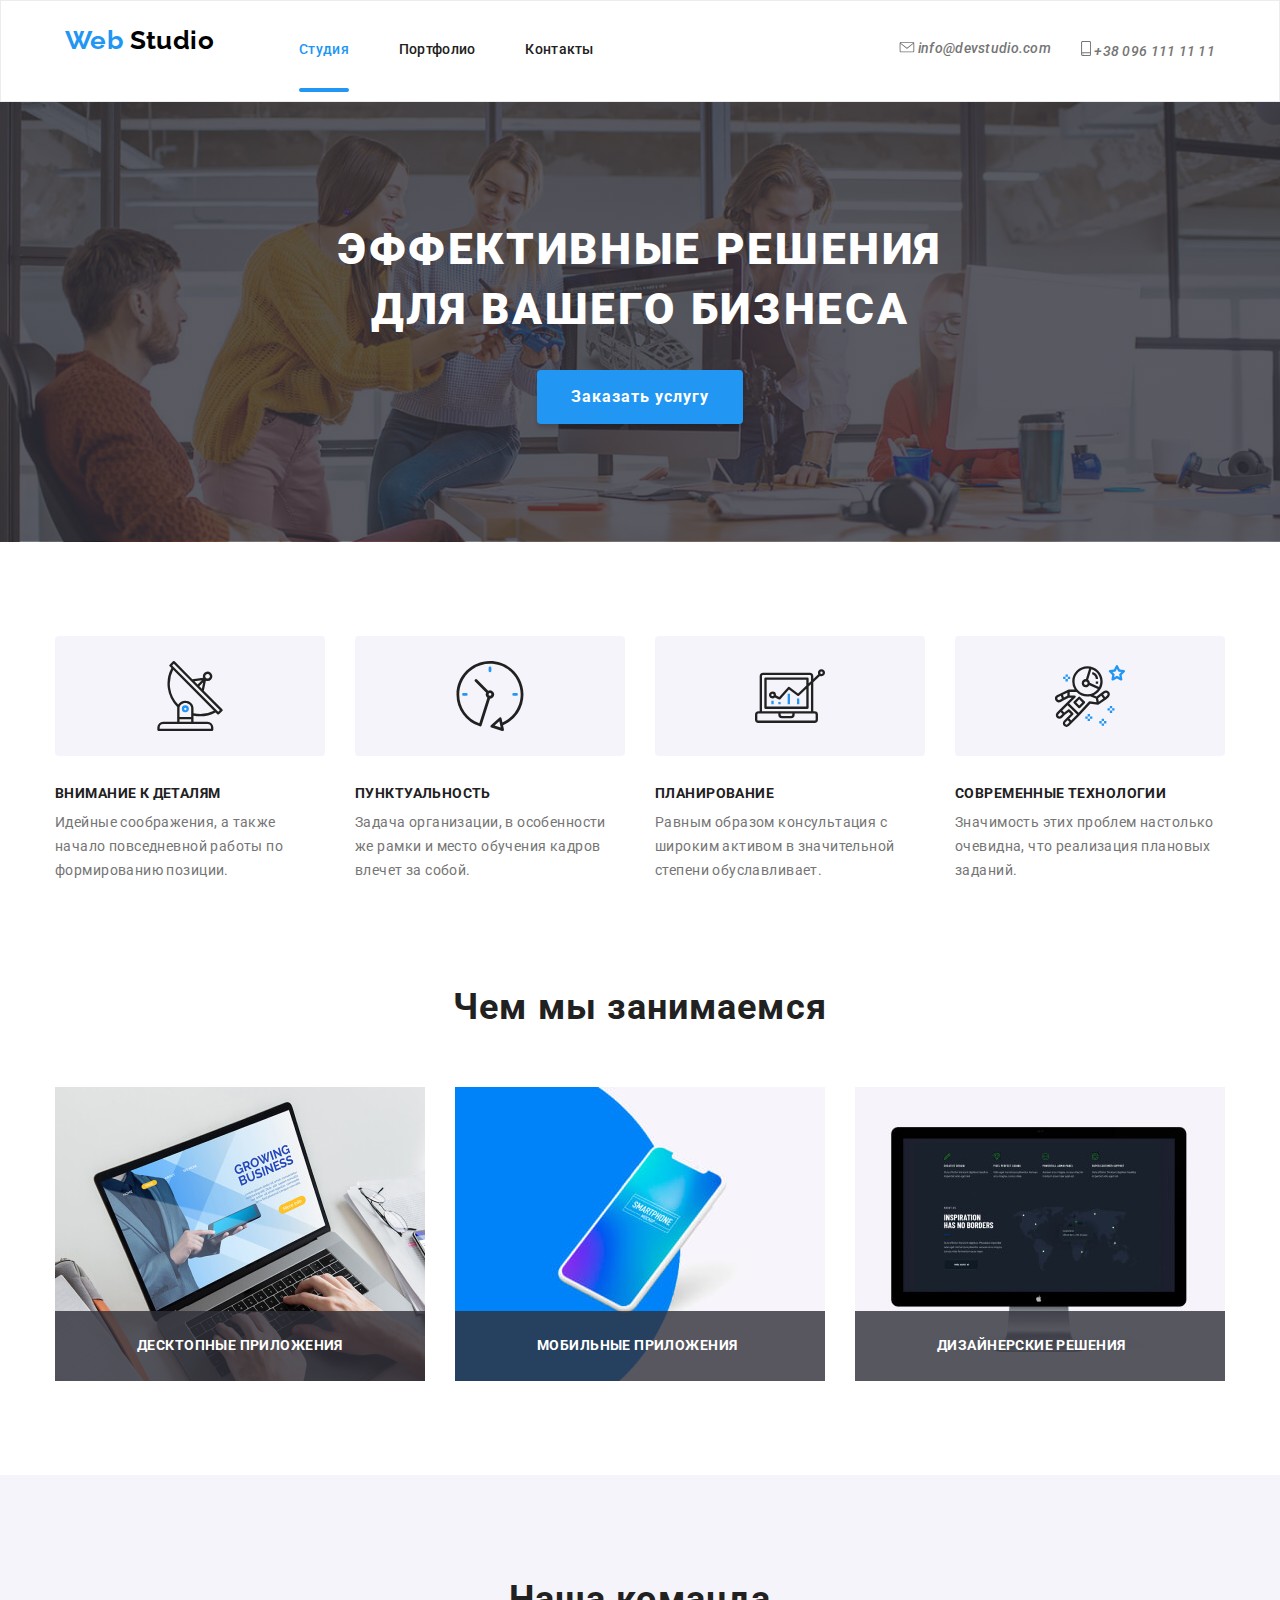
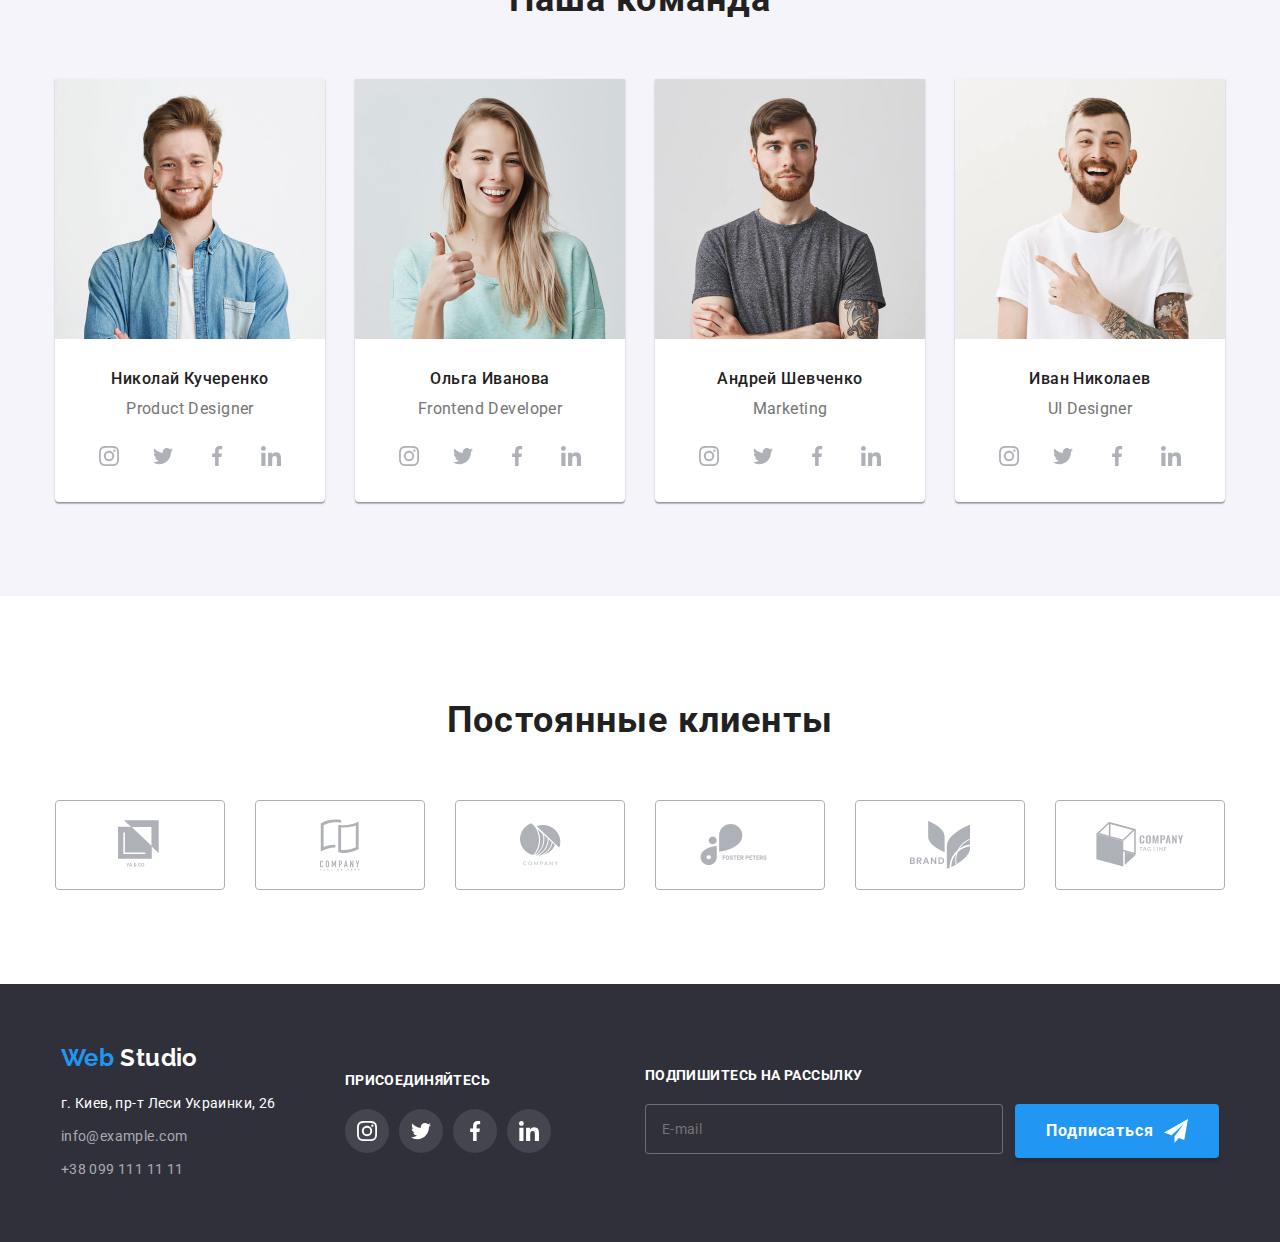
==== commit 7a6c11ce: "добавлена ширина модального окна" ====
--- a/index.html
+++ b/index.html
@@ -208,7 +208,7 @@
             <picture>
               <source
                 srcset="
-                  ./images/team/product-designer-mob.jpg    1x,
+                  ./images/team/product-designer-mob.jpg 1х,
                   ./images/team/product-designer-mob@2x.jpg 2x
                 "
                 media="(max-width: 767px)"
@@ -216,7 +216,7 @@
               />
               <source
                 srcset="
-                  ./images/team/product-designer-desctop.jpg    1x,
+                  ./images/team/product-designer-desctop.jpg 1х,
                   ./images/team/product-designer-desctop@2x.jpg 2x
                 "
                 media="(min-width: 1200px)"
@@ -224,7 +224,7 @@
               />
               <source
                 srcset="
-                  ./images/team/product-designer-tabl.jpg    1x,
+                  ./images/team/product-designer-tabl.jpg 1х,
                   ./images/team/product-designer-tabl@2x.jpg 2x
                 "
                 media="(min-width: 768px)"
@@ -290,7 +290,7 @@
             <picture>
               <source
                 srcset="
-                  ./images/team/developer-mob.jpg    1x,
+                  ./images/team/developer-mob.jpg 1х,
                   ./images/team/developer-mob@2x.jpg 2x
                 "
                 media="(max-width: 767px)"
@@ -298,7 +298,7 @@
               />
               <source
                 srcset="
-                  ./images/team/developer-desctop.jpg    1x,
+                  ./images/team/developer-desctop.jpg 1х,
                   ./images/team/developer-desctop@2x.jpg 2x
                 "
                 media="(min-width: 1200px)"
@@ -306,7 +306,7 @@
               />
               <source
                 srcset="
-                  ./images/team/developer-tabl.jpg    1x,
+                  ./images/team/developer-tabl.jpg 1х,
                   ./images/team/developer-tabl@2x.jpg 2x
                 "
                 media="(min-width: 768px)"
@@ -372,7 +372,7 @@
             <picture>
               <source
                 srcset="
-                  ./images/team/marketing-mob.jpg    1x,
+                  ./images/team/marketing-mob.jpg 1х,
                   ./images/team/marketing-mob@2x.jpg 2x
                 "
                 media="(max-width: 767px)"
@@ -380,7 +380,7 @@
               />
               <source
                 srcset="
-                  ./images/team/marketing-desctop.jpg    1x,
+                  ./images/team/marketing-desctop.jpg 1х,
                   ./images/team/marketing-desctop@2x.jpg 2x
                 "
                 media="(min-width: 1200px)"
@@ -388,7 +388,7 @@
               />
               <source
                 srcset="
-                  ./images/team/marketing-tabl.jpg    1x,
+                  ./images/team/marketing-tabl.jpg 1х,
                   ./images/team/marketing-tabl@2x.jpg 2x
                 "
                 media="(min-width: 768px)"
@@ -454,7 +454,7 @@
             <picture>
               <source
                 srcset="
-                  ./images/team/ui-designer-mob.jpg    1x,
+                  ./images/team/ui-designer-mob.jpg 1х,
                   ./images/team/ui-designer-mob@2x.jpg 2x
                 "
                 media="(max-width: 767px)"
@@ -462,7 +462,7 @@
               />
               <source
                 srcset="
-                  ./images/team/ui-designer-desctop.jpg    1x,
+                  ./images/team/ui-designer-desctop.jpg 1х,
                   ./images/team/ui-designer-desctop@2x.jpg 2x
                 "
                 media="(min-width: 1200px)"
@@ -470,7 +470,7 @@
               />
               <source
                 srcset="
-                  ./images/team/ui-designer-tabl.jpg    1x,
+                  ./images/team/ui-designer-tabl.jpg 1х,
                   ./images/team/ui-designer-tabl@2x.jpg 2x
                 "
                 media="(min-width: 768px)"
@@ -712,7 +712,7 @@
 
     <!--модальное окно-->
 
-    <!-- <div data-modal class="backdrop is-hidden">
+    <div data-modal class="backdrop is-hidden">
       <form action="#" class="modal-form">
         <h2 class="modal-form-title">
           Оставьте свои данные, мы вам перезвоним
@@ -795,7 +795,7 @@
         </label>
         <button type="submit" class="modal-btn">Отправить</button>
       </form>
-    </div> -->
+    </div>
 
     <script src="./js/menu.js"></script>
     <script src="./js/modal.js"></script>
--- a/css/main.min.css
+++ b/css/main.min.css
@@ -1,2 +1,2 @@
-/*! normalize.css v8.0.1 | MIT License | github.com/necolas/normalize.css */html{line-height:1.15;-webkit-text-size-adjust:100%}body{margin:0}main{display:block}h1{font-size:2em;margin:0.67em 0}hr{box-sizing:content-box;height:0;overflow:visible}pre{font-family:monospace, monospace;font-size:1em}a{background-color:transparent}abbr[title]{border-bottom:none;text-decoration:underline;text-decoration:underline dotted}b,strong{font-weight:bolder}code,kbd,samp{font-family:monospace, monospace;font-size:1em}small{font-size:80%}sub,sup{font-size:75%;line-height:0;position:relative;vertical-align:baseline}sub{bottom:-0.25em}sup{top:-0.5em}img{border-style:none}button,input,optgroup,select,textarea{font-family:inherit;font-size:100%;line-height:1.15;margin:0}button,input{overflow:visible}button,select{text-transform:none}button,[type='button'],[type='reset'],[type='submit']{-webkit-appearance:button}button::-moz-focus-inner,[type='button']::-moz-focus-inner,[type='reset']::-moz-focus-inner,[type='submit']::-moz-focus-inner{border-style:none;padding:0}button:-moz-focusring,[type='button']:-moz-focusring,[type='reset']:-moz-focusring,[type='submit']:-moz-focusring{outline:1px dotted ButtonText}fieldset{padding:0.35em 0.75em 0.625em}legend{box-sizing:border-box;color:inherit;display:table;max-width:100%;padding:0;white-space:normal}progress{vertical-align:baseline}textarea{overflow:auto}[type='checkbox'],[type='radio']{box-sizing:border-box;padding:0}[type='number']::-webkit-inner-spin-button,[type='number']::-webkit-outer-spin-button{height:auto}[type='search']{-webkit-appearance:textfield;outline-offset:-2px}[type='search']::-webkit-search-decoration{-webkit-appearance:none}::-webkit-file-upload-button{-webkit-appearance:button;font:inherit}details{display:block}summary{display:list-item}template{display:none}[hidden]{display:none}body{background-color:#ffffff;font-family:"Roboto",sans-serif;font-size:14px;letter-spacing:0.03em;color:#757575}html{box-sizing:border-box}*,*::before,*::after{box-sizing:inherit}h1{margin:0}h2{margin-top:0;margin-bottom:50px}.subtitle{margin:0}ul{margin:0;padding:0}img{display:block;max-width:100%;height:auto}.link{text-decoration:none;display:block}.list{list-style:none}.container{padding-left:15px;padding-right:15px}@media screen and (min-width: 480px){.container{width:480px;margin:0 auto}}@media screen and (min-width: 768px){.container{width:768px}}@media screen and (min-width: 1200px){.container{width:1200px}}.section{padding-top:94px;padding-bottom:94px}.header-container{display:flex;align-items:center}.logo{font-family:"Raleway",sans-serif;font-weight:700;font-size:24px;line-height:1.17;color:#000000}.logo-web{color:#2196f3}.navigation-list-link,.header-tel,.header-mail{font-weight:500;letter-spacing:0.02em;color:#212121;transition:color 250ms cubic-bezier(0.4, 0, 0.2, 1)}.navigation-list-link:hover,.navigation-list-link:focus,.header-tel:hover,.header-tel:focus,.header-mail:hover,.header-mail:focus{color:#2196f3}.header-tel,.header-mail{color:#757575}.header-tel:hover .address-list-item-svg,.header-tel:focus .address-list-item-svg,.header-mail:hover .address-list-item-svg,.header-mail:focus .address-list-item-svg{fill:#2196f3}.address-list-item-svg{fill:#757575;transition:fill 250ms cubic-bezier(0.4, 0, 0.2, 1)}.navigation-list-link{position:relative;display:inline-flex}.navigation-list-link.current::after{position:absolute;left:0;display:block;width:100%;height:4px;background-color:#2196f3;border-radius:2px;content:''}.navigation .navigation-list-link.current{color:#2196f3}@media screen and (max-width: 767px){.header{padding-top:10px;padding-bottom:10px;position:relative;border:1px solid #ececec}.header-container{justify-content:space-between}.navigation-list-link,.header-tel,.header-mail{font-size:18px;line-height:1.17}.menu-btn{display:inline-flex;margin:0;padding:0;background-color:transparent;border:none;outline:none;cursor:pointer;transition:fill 250ms cubic-bezier(0.4, 0, 0.2, 1)}.menu-btn:hover,.menu-btn:focus{fill:#2196f3}.menu-btn.is-open .icon-close{display:block}.menu-btn.is-open .icon-burger{display:none}.icon-close{display:none}.menu-wrapper{position:absolute;top:100%;right:0;width:100%;height:393px;text-align:center;background-color:#ffffff;padding-top:60px;padding-bottom:60px;opacity:0;transform:scale(0);transition:250ms cubic-bezier(0.4, 0, 0.2, 1)}.menu-wrapper.is-open{opacity:1;transform:scale(1)}.navigation-list-item:not(:last-child){margin-bottom:40px}.header-address{margin-top:60px}.address-list-item:not(:last-child){margin-bottom:16px}.navigation-list-link.current::after{bottom:-8px}}@media screen and (min-width: 768px){.menu-btn{display:none}.menu-wrapper{display:flex}.navigation-list{display:flex}.header{padding-top:21px;padding-bottom:21px;padding-right:15px;padding-left:15px}.header .logo{margin-right:81px}.navigation-list-link{font-size:14px;line-height:1.14}.header-tel,.header-mail{font-size:12px;line-height:1.17}.navigation-list-item:not(:last-child){margin-right:50px}.address-list{margin-left:84px}.address-list-item:not(:last-child){margin-bottom:10px}.navigation-list-link.current::after{bottom:-48px}}@media screen and (min-width: 1200px){.header{border:1px solid #ececec;padding-top:24px;padding-bottom:25px}.header .logo{font-size:26px;line-height:1.19;margin-right:85px}.header-container{justify-content:center}.address-list{display:flex}.address-list{margin-left:305px}.address-list-item:not(:last-child){margin-bottom:0}.address-list-item:not(:last-child){margin-right:30px}.navigation-list-link,.header-tel,.header-mail{font-size:14px;line-height:1.14}.navigation-list-link.current::after{bottom:-34px}}.modal-btn{display:block;margin:auto;padding-top:10px;padding-right:32px;padding-bottom:10px;padding-left:32px}.modal-btn,.subscription-btn{font-weight:700;font-size:16px;line-height:1.87;align-items:center;text-align:center;letter-spacing:0.06em;box-shadow:0px 4px 4px rgba(0,0,0,0.15);border-radius:4px;border-color:transparent;color:#fff;background-color:#2196f3;cursor:pointer}.subscription-btn{display:flex;justify-content:center;align-items:center;padding:10px 29px}.footer-subscription-svg{margin-left:10px}@media screen and (max-width: 1199px){.subscription-btn{margin:auto}}.hero{background-repeat:no-repeat;background-size:cover;background-position:center;padding-top:118px;padding-bottom:118px}.hero-title{font-weight:900;text-align:center;letter-spacing:0.06em;text-transform:uppercase;margin-bottom:30px;color:#fff}@media screen and (max-width: 767px){.hero{background-image:linear-gradient(to right, rgba(47,48,58,0.8), rgba(47,48,58,0.8)),url(../images/hero/hero-mob.jpg)}}@media screen and (max-width: 767px) and (min-resolution: 2dppx){.hero{background-image:linear-gradient(to right, rgba(47,48,58,0.8), rgba(47,48,58,0.8)),url(../images/hero/hero-mob@2x.jpg)}}@media screen and (max-width: 767px){.hero-title{font-size:26px;line-height:1.62}}@media screen and (min-width: 768px){.hero{background-image:linear-gradient(to right, rgba(47,48,58,0.8), rgba(47,48,58,0.8)),url(../images/hero/hero-tabl.jpg)}}@media screen and (min-width: 768px) and (min-resolution: 2dppx){.hero{background-image:linear-gradient(to right, rgba(47,48,58,0.8), rgba(47,48,58,0.8)),url(../images/hero/hero-tabl@2x.jpg)}}@media screen and (min-width: 1200px){.hero{background-image:linear-gradient(to right, rgba(47,48,58,0.8), rgba(47,48,58,0.8)),url(../images/hero/hero-desctop.jpg)}}@media screen and (min-width: 1200px) and (min-resolution: 2dppx){.hero{background-image:linear-gradient(to right, rgba(47,48,58,0.8), rgba(47,48,58,0.8)),url(../images/hero/hero-desctop@2x.jpg)}padding-top:200px;padding-bottom:200px}@media screen and (min-width: 1200px){.hero-title{font-size:44px;line-height:1.36}}.subtitle{font-weight:700;font-size:14px;line-height:1.14;text-transform:uppercase;color:#212121}.features-list-item-icon{height:120px;background-color:#f5f4fa;border-radius:4px;margin-bottom:30px}.features-list-item-svg{width:70px;height:70px}.features-list-item .subtitle{margin-bottom:10px}.features-list-item .description{margin-top:0px;margin-bottom:0px}.description{font-weight:400;font-size:14px;line-height:1.71;color:#757575}@media screen and (max-width: 767px){.features-list-item-icon{max-width:450px;padding:25px 190px}.features-list-item{margin-bottom:30px}.features-list-item .subtitle{text-align:center}}@media screen and (min-width: 768px) and (max-width: 1199px){.features-list{display:flex;flex-wrap:wrap}.features-list-item{width:calc((100% - 30px) / 2);margin-right:30px;margin-bottom:30px}.features-list-item:nth-child(2n){margin-right:0}.features-list-item:nth-last-child(-n+2){margin-bottom:0}.features-list-item-icon{max-width:354px;padding:25px 142px}}@media screen and (min-width: 1200px){.features-list{display:flex;justify-content:space-between}.features-list-item:not(:last-child){margin-right:30px}.features-list-item-icon{max-width:270px;padding:25px 100px}}.title{font-weight:700;text-align:center;letter-spacing:0.03em;color:#212121}@media screen and (max-width: 1199px){.title{font-size:28px;line-height:1.18}}@media screen and (min-width: 1200px){.title{font-size:36px;line-height:1.67}}@media screen and (max-width: 1199px){.services{display:none}}@media screen and (min-width: 1200px){.services-list{display:flex;justify-content:space-between}.services-list-img{width:370px}.services-list-item{position:relative}.services-list-item:not(:last-child){margin-right:30px}.services{padding-top:0}.services .subtitle{position:absolute;bottom:0;left:0;width:100%;color:#fff;background-color:rgba(47,48,58,0.8);padding:27px 82px}}.sotial-list{display:flex;justify-content:space-between;max-width:206px;margin-left:auto;margin-right:auto}.sotial-list-item:not(:last-child){margin-right:10px}.sotial-list-item-link{display:flex;justify-content:center;align-items:center;width:44px;height:44px;border-radius:50%;transition:background-color 250ms cubic-bezier(0.4, 0, 0.2, 1)}.sotial-list-item-link:hover,.sotial-list-item-link:focus{background-color:#2196f3}.sotial-list-item-link:hover .sotial-list-item-link-svg,.sotial-list-item-link:focus .sotial-list-item-link-svg{fill:#fff}.sotial-list-item-link-svg{width:20px;height:20px;fill:#afb1b8;transition:fill 250ms cubic-bezier(0.4, 0, 0.2, 1)}.invitation-sotial-list{display:flex;justify-content:space-between;max-width:206px;margin-left:auto;margin-right:auto}.invitation-sotial-list-link{display:flex;justify-content:center;align-items:center;width:44px;height:44px;border-radius:50%;background-color:rgba(255,255,255,0.1);transition:background-color 250ms cubic-bezier(0.4, 0, 0.2, 1)}.invitation-sotial-list-link:hover,.invitation-sotial-list-link:focus{border-radius:50%;background-color:#2196f3}.invitation-sotial-list-link-svg{width:20px;height:20px;fill:#fff}.invitation-sotial-list-item:not(:last-child){margin-right:10px}.team{background-color:#f5f4fa}.team-list-item{background:#ffffff;box-shadow:0px 2px 1px rgba(0,0,0,0.2),0px 1px 1px rgba(0,0,0,0.14),0px 1px 3px rgba(0,0,0,0.12);border-radius:0px 0px 4px 4px;padding-bottom:24px}.team-list-item-img{margin-bottom:30px;width:100%}.team-list-item-name,.team-list-item-position{font-weight:500;font-size:16px;line-height:1.19;text-align:center;color:#212121;margin-top:0}.team-list-item-name{margin-bottom:10px}.team-list-item-position{font-weight:400;color:#757575;margin-bottom:16px}@media screen and (max-width: 767px){.team{padding-left:15px;padding-right:15px}.team-list-item{margin-bottom:30px}}@media screen and (min-width: 768px) and (max-width: 1199px){.team-list{display:flex;flex-wrap:wrap}.team-list-item{width:calc((100% - 30px) / 2);margin-right:30px;margin-bottom:30px}.team-list-item:nth-child(2n){margin-right:0}.team-list-item:nth-last-child(-n+2){margin-bottom:0}}@media screen and (min-width: 1200px){.team-list{display:flex;justify-content:space-between}.team-list-item:not(:last-child){margin-right:30px}}.customers-list{display:flex}.customers-list-item-svg{fill:#afb1b8;transition:fill 250ms cubic-bezier(0.4, 0, 0.2, 1)}.customers-list-item-link{display:flex;justify-content:center;align-items:center;height:90px;box-sizing:border-box;border:1px solid #afb1b8;border-radius:4px;transition:border-color 250ms cubic-bezier(0.4, 0, 0.2, 1)}.customers-list-item-link:hover,.customers-list-item-link:focus{border:1px solid #2196f3;border-radius:4px;outline:none}.customers-list-item-link:hover .customers-list-item-svg,.customers-list-item-link:focus .customers-list-item-svg{fill:#2196f3}@media screen and (max-width: 767px){.customers-list{flex-wrap:wrap}.customers-list-item{width:calc((100% - 30px) / 2);margin-right:30px;margin-bottom:30px}.customers-list-item:nth-child(2n){margin-right:0}.customers-list-item:nth-last-child(-n+2){margin-bottom:0}.customers-list-item-link{max-width:210px}}@media screen and (min-width: 768px) and (max-width: 1199px){.customers-list{flex-wrap:wrap}.customers-list-item{width:calc((100% - 60px) / 3);margin-right:30px;margin-bottom:30px}.customers-list-item:nth-child(3n){margin-right:0}.customers-list-item:nth-last-child(-n+3){margin-bottom:0}.customers-list-item-link{width:226px}}@media screen and (min-width: 1200px){.customers-list{justify-content:space-between}.customers-list-item:not(:last-child){margin-right:30px}.customers-list-item-link{width:170px}}.footer{background-color:#2f303a;padding-top:60px;padding-bottom:60px}.logo{margin-bottom:20px}.logo .logo-studio{color:#ffffff}.footer-address-list-item,.footer-tel,.footer-mail{font-style:normal;font-weight:400;font-size:14px;line-height:1.71;color:#fff}.footer-address-list-item:not(:last-child){margin-bottom:9px}.footer-tel,.footer-mail{color:rgba(255,255,255,0.6)}.invitation,.subscription{font-weight:bold;font-size:14px;line-height:1.14;text-transform:uppercase;color:#fff}.invitation{margin-bottom:20px}.subscription{display:block;margin-bottom:20px}.subscription-form-input{height:50px;border:1px solid rgba(255,255,255,0.3);border-radius:4px;background-color:#2f303a;line-height:1.25;letter-spacing:0.03em;color:rgba(255,255,255,0.6);padding-left:16px}@media screen and (max-width: 767px){.footer{text-align:center}.footer-coordinates,.footer-invitation{margin-bottom:60px}.subscription-form-input{width:100%;margin-bottom:20px}}@media screen and (min-width: 768px) and (max-width: 1199px){.footer-coordinates-invitation{display:flex;justify-content:space-between}.footer-subscription{text-align:center}.subscription-form-input{width:450px;margin-bottom:20px}.footer-coordinates{text-align:center;padding-left:76px;margin-bottom:60px}.footer-invitation{padding-top:5px;padding-right:89px}.invitation{text-align:center}}@media screen and (min-width: 1200px){.container,.footer-coordinates-invitation{display:flex;justify-content:center;align-items:center}.footer-coordinates-invitation{margin-right:94px}.footer-coordinates{margin-right:69px}.invitation{margin-bottom:20px}.subscription{display:block;margin-bottom:20px}.footer-subscription-wrapper{display:flex}.subscription-form-input{display:block;width:358px;margin-right:12px}}.backdrop{position:fixed;left:0;top:0;width:100%;height:100%;background-color:rgba(0,0,0,0.2);z-index:100}.modal-form{width:528px;position:absolute;top:50%;left:50%;transform:translate(-50%, -50%);display:flex;flex-direction:column;background-color:#ffffff;padding:40px}.modal-form-title{font-size:20px;line-height:1.15;text-align:center;letter-spacing:0.03em;color:#212121;margin-bottom:30px}.modal-form-input-wrapper{position:relative;margin-bottom:30px}.modal-form-input,.modal-form-massage{display:block;border:1px solid rgba(33,33,33,0.2);box-sizing:border-box;border-radius:4px;width:100%;color:var(--text-light-theme-color);cursor:pointer}.modal-form-input:focus,.modal-form-input:not(:placeholder-shown),.modal-form-massage:focus,.modal-form-massage:not(:placeholder-shown){outline:none;border-color:#2196f3}.modal-form-input{height:40px;padding-left:42px}.modal-form-massage{height:120px;resize:none;padding-top:12px;padding-left:16px}.modal-form-label{position:absolute;top:50%;left:42px;transform:translateY(-50%);transition:transform 250ms cubic-bezier(0.4, 0, 0.2, 1);cursor:pointer}.modal-form-input:focus ~ .modal-form-label,.modal-form-input:not(:placeholder-shown) ~ .modal-form-label{transform:translate(-25px, -45px);color:#2196f3}.input-svg{position:absolute;top:11px;left:16px;width:18px;height:18px;margin-right:10px;transition:fill 250ms cubic-bezier(0.4, 0, 0.2, 1)}.modal-form-input:focus+.input-svg{fill:#2196f3}.modal-form-textarea-wrapper{position:relative;margin-bottom:20px}.modal-form-textarea-label{position:absolute;top:12px;left:16px;transition:transform 250ms cubic-bezier(0.4, 0, 0.2, 1);cursor:pointer}.modal-form-massage:focus+.modal-form-textarea-label,.modal-form-massage:not(:placeholder-shown)+.modal-form-textarea-label{transform:translateY(-40px);color:#2196f3}.modal-form-option-lable{display:flex;align-items:center;margin-bottom:30px;cursor:pointer}.modal-form-custom-checkbox{display:inline-block;width:16px;height:15px;border:2px solid #212121;border-radius:2px;margin-right:10px}.modal-form-checkbox:checked+.modal-form-custom-checkbox{background-color:#2196f3;border-color:#2196f3}.checkbox-svg{display:flex;justify-content:center;align-items:center;fill:#ffffff}.modal-form-option-span{line-height:1.7;letter-spacing:0.03em}.modal-form-option-span a{color:#2196f3}.modal-form-checkbox{position:absolute;width:1px;height:1px;margin:-1px;border:0;padding:0;clip:rect(0 0 0 0);overflow:hidden}.modal-close-btn{position:absolute;top:8px;right:8px;width:30px;height:30px;border:1px solid rgba(0,0,0,0.1);border-radius:50%;background-color:transparent;cursor:pointer}.close-btn-svg{position:absolute;top:6px;right:6px;transition:fill 250ms cubic-bezier(0.4, 0, 0.2, 1)}.close-btn-svg:hover{fill:#2196f3}.is-hidden{opacity:0;visibility:hidden;pointer-events:none}
+/*! normalize.css v8.0.1 | MIT License | github.com/necolas/normalize.css */html{line-height:1.15;-webkit-text-size-adjust:100%}body{margin:0}main{display:block}h1{font-size:2em;margin:0.67em 0}hr{box-sizing:content-box;height:0;overflow:visible}pre{font-family:monospace, monospace;font-size:1em}a{background-color:transparent}abbr[title]{border-bottom:none;text-decoration:underline;text-decoration:underline dotted}b,strong{font-weight:bolder}code,kbd,samp{font-family:monospace, monospace;font-size:1em}small{font-size:80%}sub,sup{font-size:75%;line-height:0;position:relative;vertical-align:baseline}sub{bottom:-0.25em}sup{top:-0.5em}img{border-style:none}button,input,optgroup,select,textarea{font-family:inherit;font-size:100%;line-height:1.15;margin:0}button,input{overflow:visible}button,select{text-transform:none}button,[type='button'],[type='reset'],[type='submit']{-webkit-appearance:button}button::-moz-focus-inner,[type='button']::-moz-focus-inner,[type='reset']::-moz-focus-inner,[type='submit']::-moz-focus-inner{border-style:none;padding:0}button:-moz-focusring,[type='button']:-moz-focusring,[type='reset']:-moz-focusring,[type='submit']:-moz-focusring{outline:1px dotted ButtonText}fieldset{padding:0.35em 0.75em 0.625em}legend{box-sizing:border-box;color:inherit;display:table;max-width:100%;padding:0;white-space:normal}progress{vertical-align:baseline}textarea{overflow:auto}[type='checkbox'],[type='radio']{box-sizing:border-box;padding:0}[type='number']::-webkit-inner-spin-button,[type='number']::-webkit-outer-spin-button{height:auto}[type='search']{-webkit-appearance:textfield;outline-offset:-2px}[type='search']::-webkit-search-decoration{-webkit-appearance:none}::-webkit-file-upload-button{-webkit-appearance:button;font:inherit}details{display:block}summary{display:list-item}template{display:none}[hidden]{display:none}body{background-color:#ffffff;font-family:"Roboto",sans-serif;font-size:14px;letter-spacing:0.03em;color:#757575}html{box-sizing:border-box}*,*::before,*::after{box-sizing:inherit}h1{margin:0}h2{margin-top:0;margin-bottom:50px}.subtitle{margin:0}ul{margin:0;padding:0}img{display:block;max-width:100%;height:auto}.link{text-decoration:none;display:block}.list{list-style:none}.container{padding-left:15px;padding-right:15px}@media screen and (min-width: 480px){.container{width:480px;margin:0 auto}}@media screen and (min-width: 768px){.container{width:768px}}@media screen and (min-width: 1200px){.container{width:1200px}}@media screen and (max-width: 1199px){.section{padding-top:60px;padding-bottom:60px}}@media screen and (min-width: 1200px){.section{padding-top:94px;padding-bottom:94px}}.header-container{display:flex;align-items:center}.logo{font-family:"Raleway",sans-serif;font-weight:700;font-size:24px;line-height:1.17;color:#000000}.logo-web{color:#2196f3}.navigation-list-link,.header-tel,.header-mail{font-weight:500;letter-spacing:0.02em;color:#212121;transition:color 250ms cubic-bezier(0.4, 0, 0.2, 1)}.navigation-list-link:hover,.navigation-list-link:focus,.header-tel:hover,.header-tel:focus,.header-mail:hover,.header-mail:focus{color:#2196f3}.header-tel,.header-mail{color:#757575}.header-tel:hover .address-list-item-svg,.header-tel:focus .address-list-item-svg,.header-mail:hover .address-list-item-svg,.header-mail:focus .address-list-item-svg{fill:#2196f3}.address-list-item-svg{fill:#757575;transition:fill 250ms cubic-bezier(0.4, 0, 0.2, 1)}.navigation-list-link{position:relative;display:inline-flex}.navigation-list-link.current::after{position:absolute;left:0;display:block;width:100%;height:4px;background-color:#2196f3;border-radius:2px;content:''}.navigation .navigation-list-link.current{color:#2196f3}@media screen and (max-width: 767px){.header{padding-top:10px;padding-bottom:10px;position:relative;border-bottom:1px solid #ececec}.header-container{justify-content:space-between}.navigation-list-link,.header-tel,.header-mail{font-size:18px;line-height:1.17}.menu-btn{display:inline-flex;margin:0;padding:0;background-color:transparent;border:none;outline:none;cursor:pointer;transition:fill 250ms cubic-bezier(0.4, 0, 0.2, 1)}.menu-btn:hover,.menu-btn:focus{fill:#2196f3}.menu-btn.is-open .icon-close{display:block}.menu-btn.is-open .icon-burger{display:none}.icon-close{display:none}.menu-wrapper{position:absolute;top:100%;right:0;width:100%;height:393px;text-align:center;background-color:#ffffff;padding-top:60px;padding-bottom:60px;opacity:0;transform:scale(0);transition:250ms cubic-bezier(0.4, 0, 0.2, 1)}.menu-wrapper.is-open{opacity:1;transform:scale(1)}.navigation-list-item:not(:last-child){margin-bottom:40px}.header-address{margin-top:60px}.address-list-item:not(:last-child){margin-bottom:16px}.navigation-list-link.current::after{bottom:-8px}}@media screen and (min-width: 768px){.menu-btn{display:none}.menu-wrapper{display:flex}.navigation-list{display:flex}.header{padding-top:21px;padding-bottom:21px;padding-right:15px;padding-left:15px}.header .logo{margin-right:81px}.navigation-list-link{font-size:14px;line-height:1.14}.header-tel,.header-mail{font-size:12px;line-height:1.17}.navigation-list-item:not(:last-child){margin-right:50px}.address-list{margin-left:84px}.address-list-item:not(:last-child){margin-bottom:10px}.navigation-list-link.current::after{bottom:-48px}}@media screen and (min-width: 1200px){.header{border:1px solid #ececec;padding-top:24px;padding-bottom:25px}.header .logo{font-size:26px;line-height:1.19;margin-right:85px}.header-container{justify-content:center}.address-list{display:flex}.address-list{margin-left:305px}.address-list-item:not(:last-child){margin-bottom:0}.address-list-item:not(:last-child){margin-right:30px}.navigation-list-link,.header-tel,.header-mail{font-size:14px;line-height:1.14}.navigation-list-link.current::after{bottom:-34px}}.modal-btn{display:block;margin:auto;padding-top:10px;padding-right:32px;padding-bottom:10px;padding-left:32px}.modal-btn,.subscription-btn{font-weight:700;font-size:16px;line-height:1.87;align-items:center;text-align:center;letter-spacing:0.06em;box-shadow:0px 4px 4px rgba(0,0,0,0.15);border-radius:4px;border-color:transparent;color:#fff;background-color:#2196f3;cursor:pointer}.subscription-btn{display:flex;justify-content:center;align-items:center;padding:10px 29px}.footer-subscription-svg{margin-left:10px}@media screen and (max-width: 1199px){.subscription-btn{margin:auto}}.hero{background-repeat:no-repeat;background-size:cover;background-position:center;padding-top:118px;padding-bottom:118px}.hero-title{font-weight:900;text-align:center;letter-spacing:0.06em;text-transform:uppercase;margin-bottom:30px;color:#fff}@media screen and (max-width: 767px){.hero{background-image:linear-gradient(to right, rgba(47,48,58,0.8), rgba(47,48,58,0.8)),url(../images/hero/hero-mob.jpg)}}@media screen and (max-width: 767px) and (min-resolution: 2dppx){.hero{background-image:linear-gradient(to right, rgba(47,48,58,0.8), rgba(47,48,58,0.8)),url(../images/hero/hero-mob@2x.jpg)}}@media screen and (max-width: 767px){.hero-title{font-size:26px;line-height:1.62}}@media screen and (min-width: 768px){.hero{background-image:linear-gradient(to right, rgba(47,48,58,0.8), rgba(47,48,58,0.8)),url(../images/hero/hero-tabl.jpg)}}@media screen and (min-width: 768px) and (min-resolution: 2dppx){.hero{background-image:linear-gradient(to right, rgba(47,48,58,0.8), rgba(47,48,58,0.8)),url(../images/hero/hero-tabl@2x.jpg)}}@media screen and (min-width: 1200px){.hero{background-image:linear-gradient(to right, rgba(47,48,58,0.8), rgba(47,48,58,0.8)),url(../images/hero/hero-desctop.jpg)}}@media screen and (min-width: 1200px) and (min-resolution: 2dppx){.hero{background-image:linear-gradient(to right, rgba(47,48,58,0.8), rgba(47,48,58,0.8)),url(../images/hero/hero-desctop@2x.jpg)}padding-top:200px;padding-bottom:200px}@media screen and (min-width: 1200px){.hero-title{font-size:44px;line-height:1.36}}.subtitle{font-weight:700;font-size:14px;line-height:1.14;text-transform:uppercase;color:#212121}.features-list-item-icon{height:120px;background-color:#f5f4fa;border-radius:4px;margin-bottom:30px}.features-list-item-svg{width:70px;height:70px}.features-list-item .subtitle{margin-bottom:10px}.features-list-item .description{margin-top:0px;margin-bottom:0px}.description{font-weight:400;font-size:14px;line-height:1.71;color:#757575}@media screen and (max-width: 767px){.features-list-item-icon{max-width:450px;padding:25px 190px}.features-list-item{margin-bottom:30px}.features-list-item .subtitle{text-align:center}}@media screen and (min-width: 768px) and (max-width: 1199px){.features-list{display:flex;flex-wrap:wrap}.features-list-item{width:calc((100% - 30px) / 2);margin-right:30px;margin-bottom:30px}.features-list-item:nth-child(2n){margin-right:0}.features-list-item:nth-last-child(-n+2){margin-bottom:0}.features-list-item-icon{max-width:354px;padding:25px 142px}}@media screen and (min-width: 1200px){.features-list{display:flex;justify-content:space-between}.features-list-item:not(:last-child){margin-right:30px}.features-list-item-icon{max-width:270px;padding:25px 100px}}.title{font-weight:700;text-align:center;letter-spacing:0.03em;color:#212121}@media screen and (max-width: 1199px){.title{font-size:28px;line-height:1.18}}@media screen and (min-width: 1200px){.title{font-size:36px;line-height:1.67}}@media screen and (max-width: 1199px){.services{display:none}}@media screen and (min-width: 1200px){.services-list{display:flex;justify-content:space-between}.services-list-img{width:370px}.services-list-item{position:relative}.services-list-item:not(:last-child){margin-right:30px}.services{padding-top:0}.services .subtitle{position:absolute;bottom:0;left:0;width:100%;color:#fff;background-color:rgba(47,48,58,0.8);padding:27px 82px}}.sotial-list{display:flex;justify-content:space-between;max-width:206px;margin-left:auto;margin-right:auto}.sotial-list-item:not(:last-child){margin-right:10px}.sotial-list-item-link{display:flex;justify-content:center;align-items:center;width:44px;height:44px;border-radius:50%;transition:background-color 250ms cubic-bezier(0.4, 0, 0.2, 1)}.sotial-list-item-link:hover,.sotial-list-item-link:focus{background-color:#2196f3}.sotial-list-item-link:hover .sotial-list-item-link-svg,.sotial-list-item-link:focus .sotial-list-item-link-svg{fill:#fff}.sotial-list-item-link-svg{width:20px;height:20px;fill:#afb1b8;transition:fill 250ms cubic-bezier(0.4, 0, 0.2, 1)}.invitation-sotial-list{display:flex;justify-content:space-between;max-width:206px;margin-left:auto;margin-right:auto}.invitation-sotial-list-link{display:flex;justify-content:center;align-items:center;width:44px;height:44px;border-radius:50%;background-color:rgba(255,255,255,0.1);transition:background-color 250ms cubic-bezier(0.4, 0, 0.2, 1)}.invitation-sotial-list-link:hover,.invitation-sotial-list-link:focus{border-radius:50%;background-color:#2196f3}.invitation-sotial-list-link-svg{width:20px;height:20px;fill:#fff}.invitation-sotial-list-item:not(:last-child){margin-right:10px}.team{background-color:#f5f4fa}.team-list-item{background:#ffffff;box-shadow:0px 2px 1px rgba(0,0,0,0.2),0px 1px 1px rgba(0,0,0,0.14),0px 1px 3px rgba(0,0,0,0.12);border-radius:0px 0px 4px 4px;padding-bottom:24px}.team-list-item-img{margin-bottom:30px;width:100%}.team-list-item-name,.team-list-item-position{font-weight:500;font-size:16px;line-height:1.19;text-align:center;color:#212121;margin-top:0}.team-list-item-name{margin-bottom:10px}.team-list-item-position{font-weight:400;color:#757575;margin-bottom:16px}@media screen and (max-width: 767px){.team{padding-left:15px;padding-right:15px}.team-list-item{margin-bottom:30px}}@media screen and (min-width: 768px) and (max-width: 1199px){.team-list{display:flex;flex-wrap:wrap}.team-list-item{width:calc((100% - 30px) / 2);margin-right:30px;margin-bottom:30px}.team-list-item:nth-child(2n){margin-right:0}.team-list-item:nth-last-child(-n+2){margin-bottom:0}}@media screen and (min-width: 1200px){.team-list{display:flex;justify-content:space-between}.team-list-item:not(:last-child){margin-right:30px}}.customers-list{display:flex}.customers-list-item-svg{fill:#afb1b8;transition:fill 250ms cubic-bezier(0.4, 0, 0.2, 1)}.customers-list-item-link{display:flex;justify-content:center;align-items:center;height:90px;box-sizing:border-box;border:1px solid #afb1b8;border-radius:4px;transition:border-color 250ms cubic-bezier(0.4, 0, 0.2, 1)}.customers-list-item-link:hover,.customers-list-item-link:focus{border:1px solid #2196f3;border-radius:4px;outline:none}.customers-list-item-link:hover .customers-list-item-svg,.customers-list-item-link:focus .customers-list-item-svg{fill:#2196f3}@media screen and (max-width: 767px){.customers-list{flex-wrap:wrap}.customers-list-item{width:calc((100% - 30px) / 2);margin-right:30px;margin-bottom:30px}.customers-list-item:nth-child(2n){margin-right:0}.customers-list-item:nth-last-child(-n+2){margin-bottom:0}.customers-list-item-link{max-width:210px}}@media screen and (min-width: 768px) and (max-width: 1199px){.customers-list{flex-wrap:wrap}.customers-list-item{width:calc((100% - 60px) / 3);margin-right:30px;margin-bottom:30px}.customers-list-item:nth-child(3n){margin-right:0}.customers-list-item:nth-last-child(-n+3){margin-bottom:0}.customers-list-item-link{width:226px}}@media screen and (min-width: 1200px){.customers-list{justify-content:space-between}.customers-list-item:not(:last-child){margin-right:30px}.customers-list-item-link{width:170px}}.footer{background-color:#2f303a;padding-top:60px;padding-bottom:60px}.logo{margin-bottom:20px}.logo .logo-studio{color:#ffffff}.footer-address-list-item,.footer-tel,.footer-mail{font-style:normal;font-weight:400;font-size:14px;line-height:1.71;color:#fff}.footer-address-list-item:not(:last-child){margin-bottom:9px}.footer-tel,.footer-mail{color:rgba(255,255,255,0.6)}.invitation,.subscription{font-weight:bold;font-size:14px;line-height:1.14;text-transform:uppercase;color:#fff}.invitation{margin-bottom:20px}.subscription{display:block;margin-bottom:20px}.subscription-form-input{height:50px;border:1px solid rgba(255,255,255,0.3);border-radius:4px;background-color:#2f303a;line-height:1.25;letter-spacing:0.03em;color:rgba(255,255,255,0.6);padding-left:16px}@media screen and (max-width: 767px){.footer{text-align:center}.footer-coordinates,.footer-invitation{margin-bottom:60px}.subscription-form-input{width:100%;margin-bottom:20px}}@media screen and (min-width: 768px) and (max-width: 1199px){.footer-coordinates-invitation{display:flex;justify-content:space-between}.footer-subscription{text-align:center}.subscription-form-input{width:450px;margin-bottom:20px}.footer-coordinates{text-align:center;padding-left:76px;margin-bottom:60px}.footer-invitation{padding-top:5px;padding-right:89px}.invitation{text-align:center}}@media screen and (min-width: 1200px){.footer .container,.footer .footer-coordinates-invitation{display:flex;justify-content:center;align-items:center}.footer-coordinates-invitation{margin-right:94px}.footer-coordinates{margin-right:69px}.invitation{margin-bottom:20px}.subscription{display:block;margin-bottom:20px}.footer-subscription-wrapper{display:flex}.subscription-form-input{display:block;width:358px;margin-right:12px}}.backdrop{position:fixed;left:0;top:0;width:100%;height:100%;background-color:rgba(0,0,0,0.2);z-index:100}.modal-form{position:absolute;top:50%;left:50%;transform:translate(-50%, -50%);display:flex;flex-direction:column;background-color:#ffffff;padding:40px}.modal-form-title{font-size:20px;line-height:1.15;text-align:center;letter-spacing:0.03em;color:#212121;margin-bottom:30px}.modal-form-input-wrapper{position:relative;margin-bottom:30px}.modal-form-input,.modal-form-massage{display:block;border:1px solid rgba(33,33,33,0.2);box-sizing:border-box;border-radius:4px;width:100%;color:var(--text-light-theme-color);cursor:pointer}.modal-form-input:focus,.modal-form-input:not(:placeholder-shown),.modal-form-massage:focus,.modal-form-massage:not(:placeholder-shown){outline:none;border-color:#2196f3}.modal-form-input{height:40px;padding-left:42px}.modal-form-massage{height:120px;resize:none;padding-top:12px;padding-left:16px}.modal-form-label{position:absolute;top:50%;left:42px;transform:translateY(-50%);transition:transform 250ms cubic-bezier(0.4, 0, 0.2, 1);cursor:pointer}.modal-form-input:focus ~ .modal-form-label,.modal-form-input:not(:placeholder-shown) ~ .modal-form-label{transform:translate(-25px, -45px);color:#2196f3}.input-svg{position:absolute;top:11px;left:16px;width:18px;height:18px;margin-right:10px;transition:fill 250ms cubic-bezier(0.4, 0, 0.2, 1)}.modal-form-input:focus+.input-svg{fill:#2196f3}.modal-form-textarea-wrapper{position:relative;margin-bottom:20px}.modal-form-textarea-label{position:absolute;top:12px;left:16px;transition:transform 250ms cubic-bezier(0.4, 0, 0.2, 1);cursor:pointer}.modal-form-massage:focus+.modal-form-textarea-label,.modal-form-massage:not(:placeholder-shown)+.modal-form-textarea-label{transform:translateY(-40px);color:#2196f3}.modal-form-option-lable{display:flex;align-items:center;margin-bottom:30px;cursor:pointer}.modal-form-custom-checkbox{display:inline-block;width:16px;height:15px;border:2px solid #212121;border-radius:2px;margin-right:10px}.modal-form-checkbox:checked+.modal-form-custom-checkbox{background-color:#2196f3;border-color:#2196f3}.checkbox-svg{display:flex;justify-content:center;align-items:center;fill:#ffffff}.modal-form-option-span{line-height:1.7;letter-spacing:0.03em}.modal-form-option-span a{color:#2196f3}.modal-form-checkbox{position:absolute;width:1px;height:1px;margin:-1px;border:0;padding:0;clip:rect(0 0 0 0);overflow:hidden}.modal-close-btn{position:absolute;top:8px;right:8px;width:30px;height:30px;border:1px solid rgba(0,0,0,0.1);border-radius:50%;background-color:transparent;cursor:pointer}.close-btn-svg{position:absolute;top:6px;right:6px;transition:fill 250ms cubic-bezier(0.4, 0, 0.2, 1)}.close-btn-svg:hover{fill:#2196f3}.is-hidden{opacity:0;visibility:hidden;pointer-events:none}@media screen and (max-width: 1199px){.modal-form{width:450px}}@media screen and (min-width: 1200px){.modal-form{width:528px}}
 /*# sourceMappingURL=main.min.css.map */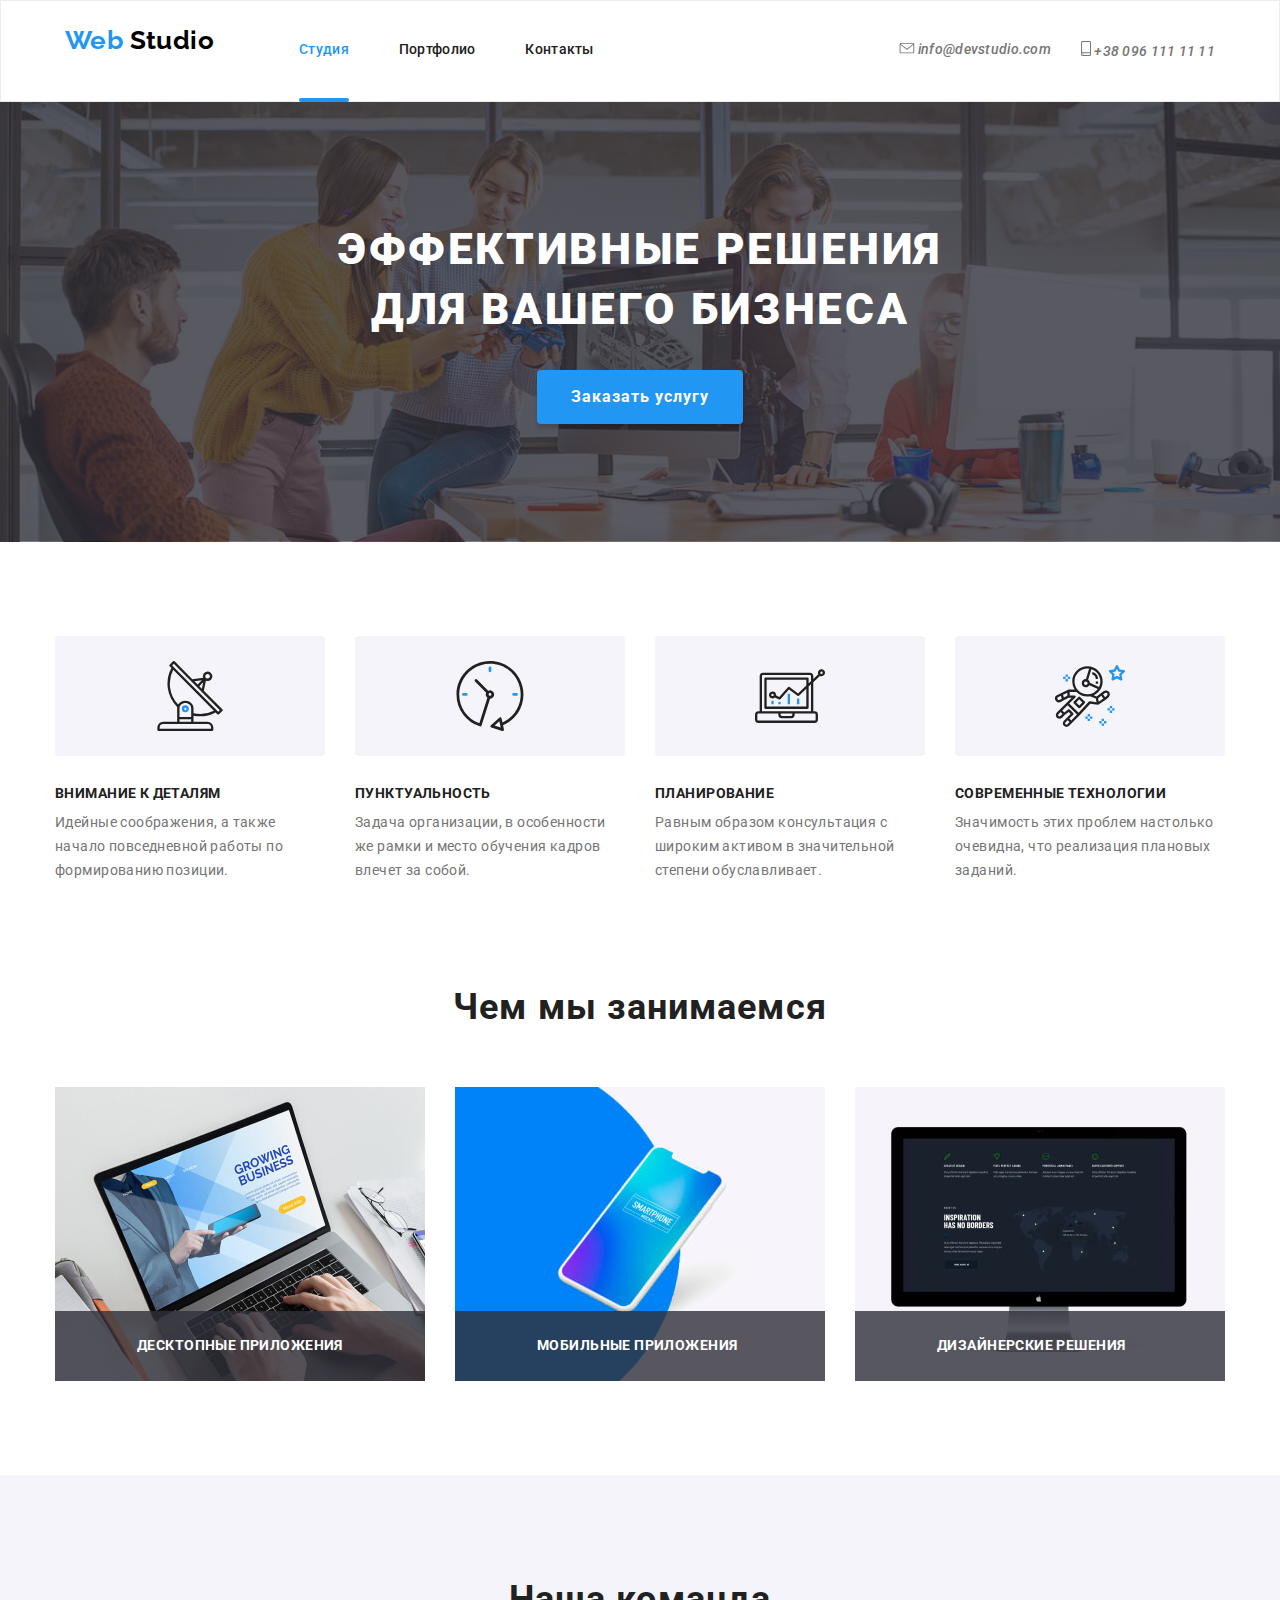
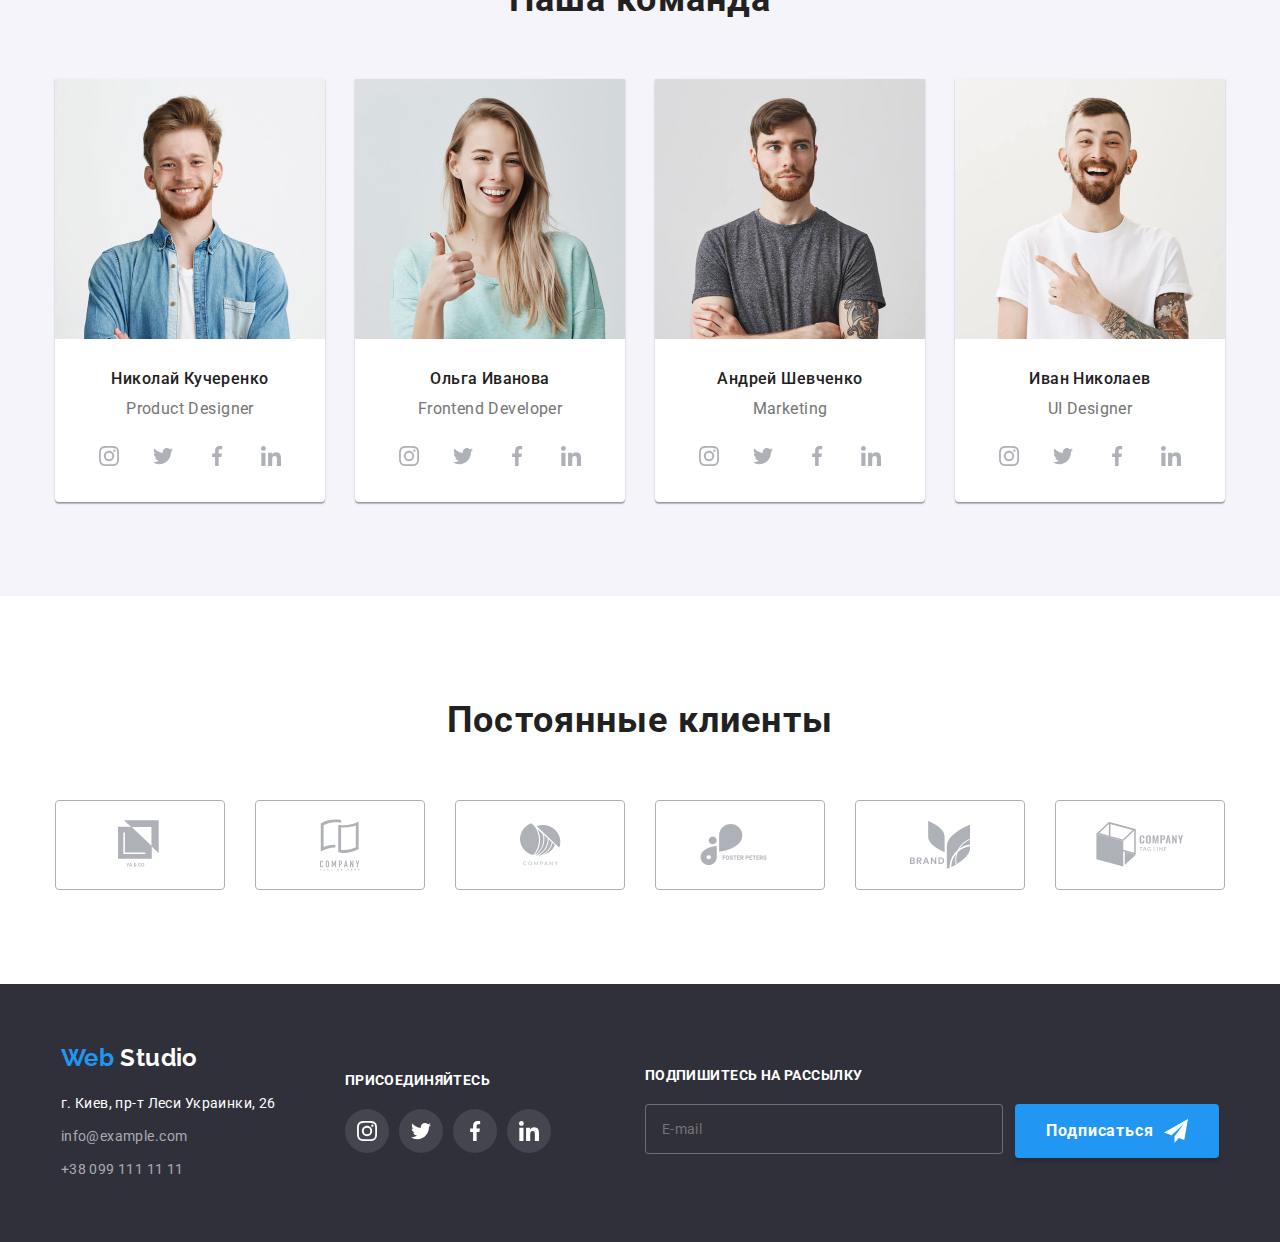
==== commit 265fd0da: "добавлены дивы с классом контейнер во все секции" ====
--- a/index.html
+++ b/index.html
@@ -84,529 +84,539 @@
       <!--особенности-->
 
       <section class="features section">
-        <h2 hidden>Наши особенности</h2>
-        <ul class="features-list container list">
-          <li class="features-list-item">
-            <div class="features-list-item-icon">
-              <svg class="features-list-item-svg">
-                <use href="./images/sprite.svg#icon-antenna"></use>
-              </svg>
-            </div>
-            <h3 class="subtitle">Внимание к деталям</h3>
-            <p class="description">
-              Идейные соображения, а также начало повседневной работы по
-              формированию позиции.
-            </p>
-          </li>
-          <li class="features-list-item">
-            <div class="features-list-item-icon">
-              <svg class="features-list-item-svg">
-                <use href="./images/sprite.svg#icon-clock"></use>
-              </svg>
-            </div>
-            <h3 class="subtitle">Пунктуальность</h3>
-            <p class="description">
-              Задача организации, в особенности же рамки и место обучения кадров
-              влечет за собой.
-            </p>
-          </li>
-          <li class="features-list-item">
-            <div class="features-list-item-icon">
-              <svg class="features-list-item-svg">
-                <use href="./images/sprite.svg#icon-diagram"></use>
-              </svg>
-            </div>
-            <h3 class="subtitle">Планирование</h3>
-            <p class="description">
-              Равным образом консультация с широким активом в значительной
-              степени обуславливает.
-            </p>
-          </li>
-          <li class="features-list-item">
-            <div class="features-list-item-icon">
-              <svg class="features-list-item-svg">
-                <use href="./images/sprite.svg#icon-astronaut"></use>
-              </svg>
-            </div>
-            <h3 class="subtitle">Современные технологии</h3>
-            <p class="description">
-              Значимость этих проблем настолько очевидна, что реализация
-              плановых заданий.
-            </p>
-          </li>
-        </ul>
+        <div class="container">
+          <h2 hidden>Наши особенности</h2>
+          <ul class="features-list list">
+            <li class="features-list-item">
+              <div class="features-list-item-icon">
+                <svg class="features-list-item-svg">
+                  <use href="./images/sprite.svg#icon-antenna"></use>
+                </svg>
+              </div>
+              <h3 class="subtitle">Внимание к деталям</h3>
+              <p class="description">
+                Идейные соображения, а также начало повседневной работы по
+                формированию позиции.
+              </p>
+            </li>
+            <li class="features-list-item">
+              <div class="features-list-item-icon">
+                <svg class="features-list-item-svg">
+                  <use href="./images/sprite.svg#icon-clock"></use>
+                </svg>
+              </div>
+              <h3 class="subtitle">Пунктуальность</h3>
+              <p class="description">
+                Задача организации, в особенности же рамки и место обучения
+                кадров влечет за собой.
+              </p>
+            </li>
+            <li class="features-list-item">
+              <div class="features-list-item-icon">
+                <svg class="features-list-item-svg">
+                  <use href="./images/sprite.svg#icon-diagram"></use>
+                </svg>
+              </div>
+              <h3 class="subtitle">Планирование</h3>
+              <p class="description">
+                Равным образом консультация с широким активом в значительной
+                степени обуславливает.
+              </p>
+            </li>
+            <li class="features-list-item">
+              <div class="features-list-item-icon">
+                <svg class="features-list-item-svg">
+                  <use href="./images/sprite.svg#icon-astronaut"></use>
+                </svg>
+              </div>
+              <h3 class="subtitle">Современные технологии</h3>
+              <p class="description">
+                Значимость этих проблем настолько очевидна, что реализация
+                плановых заданий.
+              </p>
+            </li>
+          </ul>
+        </div>
       </section>
 
       <!--услуги-->
 
       <section class="services section">
-        <h2 class="title">Чем мы занимаемся</h2>
-        <ul class="services-list container list">
-          <li class="services-list-item">
-            <picture>
-              <source
-                srcset="
-                  ./images/services/notebook.jpg    1x,
-                  ./images/services/notebook@2x.jpg 2x
-                "
-                media="(min-width: 1200px)"
-                type="image/jpg"
-              />
-              <img
-                class="services-list-img"
-                src="./images/services/notebook.jpg"
-                alt="работа за ноутбуком"
-              />
-            </picture>
-            <p class="subtitle">Десктопные приложения</p>
-          </li>
-          <li class="services-list-item">
-            <picture>
-              <source
-                srcset="
-                  ./images/services/smartphone.jpg    1x,
-                  ./images/services/smartphone@2x.jpg 2x
-                "
-                media="(min-width: 1200px)"
-                type="image/jpg"
-              />
-              <img
-                class="services-list-img"
-                src="./images/services/smartphone.jpg"
-                alt="смартфон с открытым приложением"
-              />
-            </picture>
-            <p class="subtitle">Мобильные приложения</p>
-          </li>
-          <li class="services-list-item">
-            <picture>
-              <source
-                srcset="
-                  ./images/services/computer.jpg    1x,
-                  ./images/services/computer@2x.jpg 2x
-                "
-                media="(min-width: 1200px)"
-                type="image/jpg"
-              />
-              <img
-                class="services-list-img"
-                src="./images/services/computer.jpg"
-                alt="включенный компьютер"
-              />
-            </picture>
-            <p class="subtitle">Дизайнерские решения</p>
-          </li>
-        </ul>
+        <div class="container">
+          <h2 class="title">Чем мы занимаемся</h2>
+          <ul class="services-list list">
+            <li class="services-list-item">
+              <picture>
+                <source
+                  srcset="
+                    ./images/services/notebook.jpg    1x,
+                    ./images/services/notebook@2x.jpg 2x
+                  "
+                  media="(min-width: 1200px)"
+                  type="image/jpg"
+                />
+                <img
+                  class="services-list-img"
+                  src="./images/services/notebook.jpg"
+                  alt="работа за ноутбуком"
+                />
+              </picture>
+              <p class="subtitle">Десктопные приложения</p>
+            </li>
+            <li class="services-list-item">
+              <picture>
+                <source
+                  srcset="
+                    ./images/services/smartphone.jpg    1x,
+                    ./images/services/smartphone@2x.jpg 2x
+                  "
+                  media="(min-width: 1200px)"
+                  type="image/jpg"
+                />
+                <img
+                  class="services-list-img"
+                  src="./images/services/smartphone.jpg"
+                  alt="смартфон с открытым приложением"
+                />
+              </picture>
+              <p class="subtitle">Мобильные приложения</p>
+            </li>
+            <li class="services-list-item">
+              <picture>
+                <source
+                  srcset="
+                    ./images/services/computer.jpg    1x,
+                    ./images/services/computer@2x.jpg 2x
+                  "
+                  media="(min-width: 1200px)"
+                  type="image/jpg"
+                />
+                <img
+                  class="services-list-img"
+                  src="./images/services/computer.jpg"
+                  alt="включенный компьютер"
+                />
+              </picture>
+              <p class="subtitle">Дизайнерские решения</p>
+            </li>
+          </ul>
+        </div>
       </section>
 
       <!--команда-->
 
       <section class="team section">
-        <h2 class="title">Наша команда</h2>
-        <ul class="team-list container list">
-          <li class="team-list-item">
-            <picture>
-              <source
-                srcset="
+        <div class="container">
+          <h2 class="title">Наша команда</h2>
+          <ul class="team-list list">
+            <li class="team-list-item">
+              <picture>
+                <source
+                  srcset="
                   ./images/team/product-designer-mob.jpg 1х,
                   ./images/team/product-designer-mob@2x.jpg 2x
                 "
-                media="(max-width: 767px)"
-                type="image/jpg"
-              />
-              <source
-                srcset="
+                  media="(max-width: 767px)"
+                  type="image/jpg"
+                />
+                <source
+                  srcset="
                   ./images/team/product-designer-desctop.jpg 1х,
                   ./images/team/product-designer-desctop@2x.jpg 2x
                 "
-                media="(min-width: 1200px)"
-                type="image/jpg"
-              />
-              <source
-                srcset="
+                  media="(min-width: 1200px)"
+                  type="image/jpg"
+                />
+                <source
+                  srcset="
                   ./images/team/product-designer-tabl.jpg 1х,
                   ./images/team/product-designer-tabl@2x.jpg 2x
                 "
-                media="(min-width: 768px)"
-                type="image/jpg"
-              />
-
-              <img
-                class="team-list-item-img"
-                src="./images/team/product-designer-mob.jpg"
-                alt="член команды"
-              />
-            </picture>
-            <h3 class="team-list-item-name">Николай Кучеренко</h3>
-            <p class="team-list-item-position" lang="en">Product Designer</p>
-            <ul class="sotial-list list">
-              <li class="sotial-list-item">
-                <a
-                  class="sotial-list-item-link link"
-                  href=""
-                  aria-label="иконка инстаграм"
-                >
-                  <svg class="sotial-list-item-link-svg">
-                    <use href="./images/sprite.svg#icon-instagram"></use>
-                  </svg>
-                </a>
-              </li>
-              <li class="sotial-list-item">
-                <a
-                  class="sotial-list-item-link link"
-                  href=""
-                  aria-label="иконка твиттер"
-                >
-                  <svg class="sotial-list-item-link-svg">
-                    <use href="./images/sprite.svg#icon-twitter"></use>
-                  </svg>
-                </a>
-              </li>
-              <li class="sotial-list-item">
-                <a
-                  class="sotial-list-item-link link"
-                  href=""
-                  aria-label="иконка фейсбук"
-                >
-                  <svg class="sotial-list-item-link-svg">
-                    <use href="./images/sprite.svg#icon-facebook"></use>
-                  </svg>
-                </a>
-              </li>
-              <li class="sotial-list-item">
-                <a
-                  class="sotial-list-item-link link"
-                  href=""
-                  aria-label="иконка линкедит"
-                >
-                  <svg class="sotial-list-item-link-svg">
-                    <use href="./images/sprite.svg#icon-linkedin"></use>
-                  </svg>
-                </a>
-              </li>
-            </ul>
-          </li>
-          <li class="team-list-item">
-            <picture>
-              <source
-                srcset="
+                  media="(min-width: 768px)"
+                  type="image/jpg"
+                />
+
+                <img
+                  class="team-list-item-img"
+                  src="./images/team/product-designer-mob.jpg"
+                  alt="член команды"
+                />
+              </picture>
+              <h3 class="team-list-item-name">Николай Кучеренко</h3>
+              <p class="team-list-item-position" lang="en">Product Designer</p>
+              <ul class="sotial-list list">
+                <li class="sotial-list-item">
+                  <a
+                    class="sotial-list-item-link link"
+                    href=""
+                    aria-label="иконка инстаграм"
+                  >
+                    <svg class="sotial-list-item-link-svg">
+                      <use href="./images/sprite.svg#icon-instagram"></use>
+                    </svg>
+                  </a>
+                </li>
+                <li class="sotial-list-item">
+                  <a
+                    class="sotial-list-item-link link"
+                    href=""
+                    aria-label="иконка твиттер"
+                  >
+                    <svg class="sotial-list-item-link-svg">
+                      <use href="./images/sprite.svg#icon-twitter"></use>
+                    </svg>
+                  </a>
+                </li>
+                <li class="sotial-list-item">
+                  <a
+                    class="sotial-list-item-link link"
+                    href=""
+                    aria-label="иконка фейсбук"
+                  >
+                    <svg class="sotial-list-item-link-svg">
+                      <use href="./images/sprite.svg#icon-facebook"></use>
+                    </svg>
+                  </a>
+                </li>
+                <li class="sotial-list-item">
+                  <a
+                    class="sotial-list-item-link link"
+                    href=""
+                    aria-label="иконка линкедит"
+                  >
+                    <svg class="sotial-list-item-link-svg">
+                      <use href="./images/sprite.svg#icon-linkedin"></use>
+                    </svg>
+                  </a>
+                </li>
+              </ul>
+            </li>
+            <li class="team-list-item">
+              <picture>
+                <source
+                  srcset="
                   ./images/team/developer-mob.jpg 1х,
                   ./images/team/developer-mob@2x.jpg 2x
                 "
-                media="(max-width: 767px)"
-                type="image/jpg"
-              />
-              <source
-                srcset="
+                  media="(max-width: 767px)"
+                  type="image/jpg"
+                />
+                <source
+                  srcset="
                   ./images/team/developer-desctop.jpg 1х,
                   ./images/team/developer-desctop@2x.jpg 2x
                 "
-                media="(min-width: 1200px)"
-                type="image/jpg"
-              />
-              <source
-                srcset="
+                  media="(min-width: 1200px)"
+                  type="image/jpg"
+                />
+                <source
+                  srcset="
                   ./images/team/developer-tabl.jpg 1х,
                   ./images/team/developer-tabl@2x.jpg 2x
                 "
-                media="(min-width: 768px)"
-                type="image/jpg"
-              />
-
-              <img
-                class="team-list-item-img"
-                src="./images/team/developer-mob.jpg"
-                alt="член команды"
-              />
-            </picture>
-            <h3 class="team-list-item-name">Ольга Иванова</h3>
-            <p class="team-list-item-position" lang="en">Frontend Developer</p>
-            <ul class="sotial-list list">
-              <li class="sotial-list-item">
-                <a
-                  class="sotial-list-item-link link"
-                  href=""
-                  aria-label="иконка инстаграм"
-                >
-                  <svg class="sotial-list-item-link-svg">
-                    <use href="./images/sprite.svg#icon-instagram"></use>
-                  </svg>
-                </a>
-              </li>
-              <li class="sotial-list-item">
-                <a
-                  class="sotial-list-item-link link"
-                  href=""
-                  aria-label="иконка твиттер"
-                >
-                  <svg class="sotial-list-item-link-svg">
-                    <use href="./images/sprite.svg#icon-twitter"></use>
-                  </svg>
-                </a>
-              </li>
-              <li class="sotial-list-item">
-                <a
-                  class="sotial-list-item-link link"
-                  href=""
-                  aria-label="иконка фейсбук"
-                >
-                  <svg class="sotial-list-item-link-svg">
-                    <use href="./images/sprite.svg#icon-facebook"></use>
-                  </svg>
-                </a>
-              </li>
-              <li class="sotial-list-item">
-                <a
-                  class="sotial-list-item-link link"
-                  href=""
-                  aria-label="иконка линкедит"
-                >
-                  <svg class="sotial-list-item-link-svg">
-                    <use href="./images/sprite.svg#icon-linkedin"></use>
-                  </svg>
-                </a>
-              </li>
-            </ul>
-          </li>
-          <li class="team-list-item">
-            <picture>
-              <source
-                srcset="
+                  media="(min-width: 768px)"
+                  type="image/jpg"
+                />
+
+                <img
+                  class="team-list-item-img"
+                  src="./images/team/developer-mob.jpg"
+                  alt="член команды"
+                />
+              </picture>
+              <h3 class="team-list-item-name">Ольга Иванова</h3>
+              <p class="team-list-item-position" lang="en">
+                Frontend Developer
+              </p>
+              <ul class="sotial-list list">
+                <li class="sotial-list-item">
+                  <a
+                    class="sotial-list-item-link link"
+                    href=""
+                    aria-label="иконка инстаграм"
+                  >
+                    <svg class="sotial-list-item-link-svg">
+                      <use href="./images/sprite.svg#icon-instagram"></use>
+                    </svg>
+                  </a>
+                </li>
+                <li class="sotial-list-item">
+                  <a
+                    class="sotial-list-item-link link"
+                    href=""
+                    aria-label="иконка твиттер"
+                  >
+                    <svg class="sotial-list-item-link-svg">
+                      <use href="./images/sprite.svg#icon-twitter"></use>
+                    </svg>
+                  </a>
+                </li>
+                <li class="sotial-list-item">
+                  <a
+                    class="sotial-list-item-link link"
+                    href=""
+                    aria-label="иконка фейсбук"
+                  >
+                    <svg class="sotial-list-item-link-svg">
+                      <use href="./images/sprite.svg#icon-facebook"></use>
+                    </svg>
+                  </a>
+                </li>
+                <li class="sotial-list-item">
+                  <a
+                    class="sotial-list-item-link link"
+                    href=""
+                    aria-label="иконка линкедит"
+                  >
+                    <svg class="sotial-list-item-link-svg">
+                      <use href="./images/sprite.svg#icon-linkedin"></use>
+                    </svg>
+                  </a>
+                </li>
+              </ul>
+            </li>
+            <li class="team-list-item">
+              <picture>
+                <source
+                  srcset="
                   ./images/team/marketing-mob.jpg 1х,
                   ./images/team/marketing-mob@2x.jpg 2x
                 "
-                media="(max-width: 767px)"
-                type="image/jpg"
-              />
-              <source
-                srcset="
+                  media="(max-width: 767px)"
+                  type="image/jpg"
+                />
+                <source
+                  srcset="
                   ./images/team/marketing-desctop.jpg 1х,
                   ./images/team/marketing-desctop@2x.jpg 2x
                 "
-                media="(min-width: 1200px)"
-                type="image/jpg"
-              />
-              <source
-                srcset="
+                  media="(min-width: 1200px)"
+                  type="image/jpg"
+                />
+                <source
+                  srcset="
                   ./images/team/marketing-tabl.jpg 1х,
                   ./images/team/marketing-tabl@2x.jpg 2x
                 "
-                media="(min-width: 768px)"
-                type="image/jpg"
-              />
-
-              <img
-                class="team-list-item-img"
-                src="./images/team/marketing-mob.jpg"
-                alt="член команды"
-              />
-            </picture>
-            <h3 class="team-list-item-name">Андрей Шевченко</h3>
-            <p class="team-list-item-position" lang="en">Marketing</p>
-            <ul class="sotial-list list">
-              <li class="sotial-list-item">
-                <a
-                  class="sotial-list-item-link link"
-                  href=""
-                  aria-label="иконка инстаграм"
-                >
-                  <svg class="sotial-list-item-link-svg">
-                    <use href="./images/sprite.svg#icon-instagram"></use>
-                  </svg>
-                </a>
-              </li>
-              <li class="sotial-list-item">
-                <a
-                  class="sotial-list-item-link link"
-                  href=""
-                  aria-label="иконка твиттер"
-                >
-                  <svg class="sotial-list-item-link-svg">
-                    <use href="./images/sprite.svg#icon-twitter"></use>
-                  </svg>
-                </a>
-              </li>
-              <li class="sotial-list-item">
-                <a
-                  class="sotial-list-item-link link"
-                  href=""
-                  aria-label="иконка фейсбук"
-                >
-                  <svg class="sotial-list-item-link-svg">
-                    <use href="./images/sprite.svg#icon-facebook"></use>
-                  </svg>
-                </a>
-              </li>
-              <li class="sotial-list-item">
-                <a
-                  class="sotial-list-item-link link"
-                  href=""
-                  aria-label="иконка линкедит"
-                >
-                  <svg class="sotial-list-item-link-svg">
-                    <use href="./images/sprite.svg#icon-linkedin"></use>
-                  </svg>
-                </a>
-              </li>
-            </ul>
-          </li>
-          <li class="team-list-item">
-            <picture>
-              <source
-                srcset="
+                  media="(min-width: 768px)"
+                  type="image/jpg"
+                />
+
+                <img
+                  class="team-list-item-img"
+                  src="./images/team/marketing-mob.jpg"
+                  alt="член команды"
+                />
+              </picture>
+              <h3 class="team-list-item-name">Андрей Шевченко</h3>
+              <p class="team-list-item-position" lang="en">Marketing</p>
+              <ul class="sotial-list list">
+                <li class="sotial-list-item">
+                  <a
+                    class="sotial-list-item-link link"
+                    href=""
+                    aria-label="иконка инстаграм"
+                  >
+                    <svg class="sotial-list-item-link-svg">
+                      <use href="./images/sprite.svg#icon-instagram"></use>
+                    </svg>
+                  </a>
+                </li>
+                <li class="sotial-list-item">
+                  <a
+                    class="sotial-list-item-link link"
+                    href=""
+                    aria-label="иконка твиттер"
+                  >
+                    <svg class="sotial-list-item-link-svg">
+                      <use href="./images/sprite.svg#icon-twitter"></use>
+                    </svg>
+                  </a>
+                </li>
+                <li class="sotial-list-item">
+                  <a
+                    class="sotial-list-item-link link"
+                    href=""
+                    aria-label="иконка фейсбук"
+                  >
+                    <svg class="sotial-list-item-link-svg">
+                      <use href="./images/sprite.svg#icon-facebook"></use>
+                    </svg>
+                  </a>
+                </li>
+                <li class="sotial-list-item">
+                  <a
+                    class="sotial-list-item-link link"
+                    href=""
+                    aria-label="иконка линкедит"
+                  >
+                    <svg class="sotial-list-item-link-svg">
+                      <use href="./images/sprite.svg#icon-linkedin"></use>
+                    </svg>
+                  </a>
+                </li>
+              </ul>
+            </li>
+            <li class="team-list-item">
+              <picture>
+                <source
+                  srcset="
                   ./images/team/ui-designer-mob.jpg 1х,
                   ./images/team/ui-designer-mob@2x.jpg 2x
                 "
-                media="(max-width: 767px)"
-                type="image/jpg"
-              />
-              <source
-                srcset="
+                  media="(max-width: 767px)"
+                  type="image/jpg"
+                />
+                <source
+                  srcset="
                   ./images/team/ui-designer-desctop.jpg 1х,
                   ./images/team/ui-designer-desctop@2x.jpg 2x
                 "
-                media="(min-width: 1200px)"
-                type="image/jpg"
-              />
-              <source
-                srcset="
+                  media="(min-width: 1200px)"
+                  type="image/jpg"
+                />
+                <source
+                  srcset="
                   ./images/team/ui-designer-tabl.jpg 1х,
                   ./images/team/ui-designer-tabl@2x.jpg 2x
                 "
-                media="(min-width: 768px)"
-                type="image/jpg"
-              />
-
-              <img
-                class="team-list-item-img"
-                src="./images/team/ui-designer-mob.jpg"
-                alt="член команды"
-              />
-            </picture>
-            <h3 class="team-list-item-name">Иван Николаев</h3>
-            <p class="team-list-item-position" lang="en">UI Designer</p>
-            <ul class="sotial-list list">
-              <li class="sotial-list-item">
-                <a
-                  class="sotial-list-item-link link"
-                  href=""
-                  aria-label="иконка инстаграм"
-                >
-                  <svg class="sotial-list-item-link-svg">
-                    <use href="./images/sprite.svg#icon-instagram"></use>
-                  </svg>
-                </a>
-              </li>
-              <li class="sotial-list-item">
-                <a
-                  class="sotial-list-item-link link"
-                  href=""
-                  aria-label="иконка твиттер"
-                >
-                  <svg class="sotial-list-item-link-svg">
-                    <use href="./images/sprite.svg#icon-twitter"></use>
-                  </svg>
-                </a>
-              </li>
-              <li class="sotial-list-item">
-                <a
-                  class="sotial-list-item-link link"
-                  href=""
-                  aria-label="иконка фейсбук"
-                >
-                  <svg class="sotial-list-item-link-svg">
-                    <use href="./images/sprite.svg#icon-facebook"></use>
-                  </svg>
-                </a>
-              </li>
-              <li class="sotial-list-item">
-                <a
-                  class="sotial-list-item-link link"
-                  href=""
-                  aria-label="иконка линкедит"
-                >
-                  <svg class="sotial-list-item-link-svg">
-                    <use href="./images/sprite.svg#icon-linkedin"></use>
-                  </svg>
-                </a>
-              </li>
-            </ul>
-          </li>
-        </ul>
+                  media="(min-width: 768px)"
+                  type="image/jpg"
+                />
+
+                <img
+                  class="team-list-item-img"
+                  src="./images/team/ui-designer-mob.jpg"
+                  alt="член команды"
+                />
+              </picture>
+              <h3 class="team-list-item-name">Иван Николаев</h3>
+              <p class="team-list-item-position" lang="en">UI Designer</p>
+              <ul class="sotial-list list">
+                <li class="sotial-list-item">
+                  <a
+                    class="sotial-list-item-link link"
+                    href=""
+                    aria-label="иконка инстаграм"
+                  >
+                    <svg class="sotial-list-item-link-svg">
+                      <use href="./images/sprite.svg#icon-instagram"></use>
+                    </svg>
+                  </a>
+                </li>
+                <li class="sotial-list-item">
+                  <a
+                    class="sotial-list-item-link link"
+                    href=""
+                    aria-label="иконка твиттер"
+                  >
+                    <svg class="sotial-list-item-link-svg">
+                      <use href="./images/sprite.svg#icon-twitter"></use>
+                    </svg>
+                  </a>
+                </li>
+                <li class="sotial-list-item">
+                  <a
+                    class="sotial-list-item-link link"
+                    href=""
+                    aria-label="иконка фейсбук"
+                  >
+                    <svg class="sotial-list-item-link-svg">
+                      <use href="./images/sprite.svg#icon-facebook"></use>
+                    </svg>
+                  </a>
+                </li>
+                <li class="sotial-list-item">
+                  <a
+                    class="sotial-list-item-link link"
+                    href=""
+                    aria-label="иконка линкедит"
+                  >
+                    <svg class="sotial-list-item-link-svg">
+                      <use href="./images/sprite.svg#icon-linkedin"></use>
+                    </svg>
+                  </a>
+                </li>
+              </ul>
+            </li>
+          </ul>
+        </div>
       </section>
 
       <!--клиенты-->
 
       <section class="customers section">
-        <h2 class="title">Постоянные клиенты</h2>
-        <ul class="customers-list container list">
-          <li class="customers-list-item">
-            <a
-              class="customers-list-item-link link"
-              href=""
-              aria-label="логотип клиента"
-            >
-              <svg class="customers-list-item-svg" width="45" height="50">
-                <use href="./images/sprite.svg#icon-logo1"></use>
-              </svg>
-            </a>
-          </li>
-          <li class="customers-list-item">
-            <a
-              class="customers-list-item-link link"
-              href=""
-              aria-label="логотип клиента"
-            >
-              <svg class="customers-list-item-svg" width="40" height="52">
-                <use href="./images/sprite.svg#icon-logo2"></use>
-              </svg>
-            </a>
-          </li>
-          <li class="customers-list-item">
-            <a
-              class="customers-list-item-link link"
-              href=""
-              aria-label="логотип клиента"
-            >
-              <svg class="customers-list-item-svg" width="41" height="43">
-                <use href="./images/sprite.svg#icon-logo3"></use>
-              </svg>
-            </a>
-          </li>
-          <li class="customers-list-item">
-            <a
-              class="customers-list-item-link link"
-              href=""
-              aria-label="логотип клиента"
-            >
-              <svg class="customers-list-item-svg" width="80" height="42">
-                <use href="./images/sprite.svg#icon-logo4"></use>
-              </svg>
-            </a>
-          </li>
-          <li class="customers-list-item">
-            <a
-              class="customers-list-item-link link"
-              href=""
-              aria-label="логотип клиента"
-            >
-              <svg class="customers-list-item-svg" width="60" height="50">
-                <use href="./images/sprite.svg#icon-logo5"></use>
-              </svg>
-            </a>
-          </li>
-          <li class="customers-list-item">
-            <a
-              class="customers-list-item-link link"
-              href=""
-              aria-label="логотип клиента"
-            >
-              <svg class="customers-list-item-svg" width="90" height="45">
-                <use href="./images/sprite.svg#icon-logo6"></use>
-              </svg>
-            </a>
-          </li>
-        </ul>
+        <div class="container">
+          <h2 class="title">Постоянные клиенты</h2>
+          <ul class="customers-list list">
+            <li class="customers-list-item">
+              <a
+                class="customers-list-item-link link"
+                href=""
+                aria-label="логотип клиента"
+              >
+                <svg class="customers-list-item-svg" width="45" height="50">
+                  <use href="./images/sprite.svg#icon-logo1"></use>
+                </svg>
+              </a>
+            </li>
+            <li class="customers-list-item">
+              <a
+                class="customers-list-item-link link"
+                href=""
+                aria-label="логотип клиента"
+              >
+                <svg class="customers-list-item-svg" width="40" height="52">
+                  <use href="./images/sprite.svg#icon-logo2"></use>
+                </svg>
+              </a>
+            </li>
+            <li class="customers-list-item">
+              <a
+                class="customers-list-item-link link"
+                href=""
+                aria-label="логотип клиента"
+              >
+                <svg class="customers-list-item-svg" width="41" height="43">
+                  <use href="./images/sprite.svg#icon-logo3"></use>
+                </svg>
+              </a>
+            </li>
+            <li class="customers-list-item">
+              <a
+                class="customers-list-item-link link"
+                href=""
+                aria-label="логотип клиента"
+              >
+                <svg class="customers-list-item-svg" width="80" height="42">
+                  <use href="./images/sprite.svg#icon-logo4"></use>
+                </svg>
+              </a>
+            </li>
+            <li class="customers-list-item">
+              <a
+                class="customers-list-item-link link"
+                href=""
+                aria-label="логотип клиента"
+              >
+                <svg class="customers-list-item-svg" width="60" height="50">
+                  <use href="./images/sprite.svg#icon-logo5"></use>
+                </svg>
+              </a>
+            </li>
+            <li class="customers-list-item">
+              <a
+                class="customers-list-item-link link"
+                href=""
+                aria-label="логотип клиента"
+              >
+                <svg class="customers-list-item-svg" width="90" height="45">
+                  <use href="./images/sprite.svg#icon-logo6"></use>
+                </svg>
+              </a>
+            </li>
+          </ul>
+        </div>
       </section>
     </main>
 
--- a/css/main.min.css
+++ b/css/main.min.css
@@ -1,2 +1,2 @@
-/*! normalize.css v8.0.1 | MIT License | github.com/necolas/normalize.css */html{line-height:1.15;-webkit-text-size-adjust:100%}body{margin:0}main{display:block}h1{font-size:2em;margin:0.67em 0}hr{box-sizing:content-box;height:0;overflow:visible}pre{font-family:monospace, monospace;font-size:1em}a{background-color:transparent}abbr[title]{border-bottom:none;text-decoration:underline;text-decoration:underline dotted}b,strong{font-weight:bolder}code,kbd,samp{font-family:monospace, monospace;font-size:1em}small{font-size:80%}sub,sup{font-size:75%;line-height:0;position:relative;vertical-align:baseline}sub{bottom:-0.25em}sup{top:-0.5em}img{border-style:none}button,input,optgroup,select,textarea{font-family:inherit;font-size:100%;line-height:1.15;margin:0}button,input{overflow:visible}button,select{text-transform:none}button,[type='button'],[type='reset'],[type='submit']{-webkit-appearance:button}button::-moz-focus-inner,[type='button']::-moz-focus-inner,[type='reset']::-moz-focus-inner,[type='submit']::-moz-focus-inner{border-style:none;padding:0}button:-moz-focusring,[type='button']:-moz-focusring,[type='reset']:-moz-focusring,[type='submit']:-moz-focusring{outline:1px dotted ButtonText}fieldset{padding:0.35em 0.75em 0.625em}legend{box-sizing:border-box;color:inherit;display:table;max-width:100%;padding:0;white-space:normal}progress{vertical-align:baseline}textarea{overflow:auto}[type='checkbox'],[type='radio']{box-sizing:border-box;padding:0}[type='number']::-webkit-inner-spin-button,[type='number']::-webkit-outer-spin-button{height:auto}[type='search']{-webkit-appearance:textfield;outline-offset:-2px}[type='search']::-webkit-search-decoration{-webkit-appearance:none}::-webkit-file-upload-button{-webkit-appearance:button;font:inherit}details{display:block}summary{display:list-item}template{display:none}[hidden]{display:none}body{background-color:#ffffff;font-family:"Roboto",sans-serif;font-size:14px;letter-spacing:0.03em;color:#757575}html{box-sizing:border-box}*,*::before,*::after{box-sizing:inherit}h1{margin:0}h2{margin-top:0;margin-bottom:50px}.subtitle{margin:0}ul{margin:0;padding:0}img{display:block;max-width:100%;height:auto}.link{text-decoration:none;display:block}.list{list-style:none}.container{padding-left:15px;padding-right:15px}@media screen and (min-width: 480px){.container{width:480px;margin:0 auto}}@media screen and (min-width: 768px){.container{width:768px}}@media screen and (min-width: 1200px){.container{width:1200px}}@media screen and (max-width: 1199px){.section{padding-top:60px;padding-bottom:60px}}@media screen and (min-width: 1200px){.section{padding-top:94px;padding-bottom:94px}}.header-container{display:flex;align-items:center}.logo{font-family:"Raleway",sans-serif;font-weight:700;font-size:24px;line-height:1.17;color:#000000}.logo-web{color:#2196f3}.navigation-list-link,.header-tel,.header-mail{font-weight:500;letter-spacing:0.02em;color:#212121;transition:color 250ms cubic-bezier(0.4, 0, 0.2, 1)}.navigation-list-link:hover,.navigation-list-link:focus,.header-tel:hover,.header-tel:focus,.header-mail:hover,.header-mail:focus{color:#2196f3}.header-tel,.header-mail{color:#757575}.header-tel:hover .address-list-item-svg,.header-tel:focus .address-list-item-svg,.header-mail:hover .address-list-item-svg,.header-mail:focus .address-list-item-svg{fill:#2196f3}.address-list-item-svg{fill:#757575;transition:fill 250ms cubic-bezier(0.4, 0, 0.2, 1)}.navigation-list-link{position:relative;display:inline-flex}.navigation-list-link.current::after{position:absolute;left:0;display:block;width:100%;height:4px;background-color:#2196f3;border-radius:2px;content:''}.navigation .navigation-list-link.current{color:#2196f3}@media screen and (max-width: 767px){.header{padding-top:10px;padding-bottom:10px;position:relative;border-bottom:1px solid #ececec}.header-container{justify-content:space-between}.navigation-list-link,.header-tel,.header-mail{font-size:18px;line-height:1.17}.menu-btn{display:inline-flex;margin:0;padding:0;background-color:transparent;border:none;outline:none;cursor:pointer;transition:fill 250ms cubic-bezier(0.4, 0, 0.2, 1)}.menu-btn:hover,.menu-btn:focus{fill:#2196f3}.menu-btn.is-open .icon-close{display:block}.menu-btn.is-open .icon-burger{display:none}.icon-close{display:none}.menu-wrapper{position:absolute;top:100%;right:0;width:100%;height:393px;text-align:center;background-color:#ffffff;padding-top:60px;padding-bottom:60px;opacity:0;transform:scale(0);transition:250ms cubic-bezier(0.4, 0, 0.2, 1)}.menu-wrapper.is-open{opacity:1;transform:scale(1)}.navigation-list-item:not(:last-child){margin-bottom:40px}.header-address{margin-top:60px}.address-list-item:not(:last-child){margin-bottom:16px}.navigation-list-link.current::after{bottom:-8px}}@media screen and (min-width: 768px){.menu-btn{display:none}.menu-wrapper{display:flex}.navigation-list{display:flex}.header{padding-top:21px;padding-bottom:21px;padding-right:15px;padding-left:15px}.header .logo{margin-right:81px}.navigation-list-link{font-size:14px;line-height:1.14}.header-tel,.header-mail{font-size:12px;line-height:1.17}.navigation-list-item:not(:last-child){margin-right:50px}.address-list{margin-left:84px}.address-list-item:not(:last-child){margin-bottom:10px}.navigation-list-link.current::after{bottom:-48px}}@media screen and (min-width: 1200px){.header{border:1px solid #ececec;padding-top:24px;padding-bottom:25px}.header .logo{font-size:26px;line-height:1.19;margin-right:85px}.header-container{justify-content:center}.address-list{display:flex}.address-list{margin-left:305px}.address-list-item:not(:last-child){margin-bottom:0}.address-list-item:not(:last-child){margin-right:30px}.navigation-list-link,.header-tel,.header-mail{font-size:14px;line-height:1.14}.navigation-list-link.current::after{bottom:-34px}}.modal-btn{display:block;margin:auto;padding-top:10px;padding-right:32px;padding-bottom:10px;padding-left:32px}.modal-btn,.subscription-btn{font-weight:700;font-size:16px;line-height:1.87;align-items:center;text-align:center;letter-spacing:0.06em;box-shadow:0px 4px 4px rgba(0,0,0,0.15);border-radius:4px;border-color:transparent;color:#fff;background-color:#2196f3;cursor:pointer}.subscription-btn{display:flex;justify-content:center;align-items:center;padding:10px 29px}.footer-subscription-svg{margin-left:10px}@media screen and (max-width: 1199px){.subscription-btn{margin:auto}}.hero{background-repeat:no-repeat;background-size:cover;background-position:center;padding-top:118px;padding-bottom:118px}.hero-title{font-weight:900;text-align:center;letter-spacing:0.06em;text-transform:uppercase;margin-bottom:30px;color:#fff}@media screen and (max-width: 767px){.hero{background-image:linear-gradient(to right, rgba(47,48,58,0.8), rgba(47,48,58,0.8)),url(../images/hero/hero-mob.jpg)}}@media screen and (max-width: 767px) and (min-resolution: 2dppx){.hero{background-image:linear-gradient(to right, rgba(47,48,58,0.8), rgba(47,48,58,0.8)),url(../images/hero/hero-mob@2x.jpg)}}@media screen and (max-width: 767px){.hero-title{font-size:26px;line-height:1.62}}@media screen and (min-width: 768px){.hero{background-image:linear-gradient(to right, rgba(47,48,58,0.8), rgba(47,48,58,0.8)),url(../images/hero/hero-tabl.jpg)}}@media screen and (min-width: 768px) and (min-resolution: 2dppx){.hero{background-image:linear-gradient(to right, rgba(47,48,58,0.8), rgba(47,48,58,0.8)),url(../images/hero/hero-tabl@2x.jpg)}}@media screen and (min-width: 1200px){.hero{background-image:linear-gradient(to right, rgba(47,48,58,0.8), rgba(47,48,58,0.8)),url(../images/hero/hero-desctop.jpg)}}@media screen and (min-width: 1200px) and (min-resolution: 2dppx){.hero{background-image:linear-gradient(to right, rgba(47,48,58,0.8), rgba(47,48,58,0.8)),url(../images/hero/hero-desctop@2x.jpg)}padding-top:200px;padding-bottom:200px}@media screen and (min-width: 1200px){.hero-title{font-size:44px;line-height:1.36}}.subtitle{font-weight:700;font-size:14px;line-height:1.14;text-transform:uppercase;color:#212121}.features-list-item-icon{height:120px;background-color:#f5f4fa;border-radius:4px;margin-bottom:30px}.features-list-item-svg{width:70px;height:70px}.features-list-item .subtitle{margin-bottom:10px}.features-list-item .description{margin-top:0px;margin-bottom:0px}.description{font-weight:400;font-size:14px;line-height:1.71;color:#757575}@media screen and (max-width: 767px){.features-list-item-icon{max-width:450px;padding:25px 190px}.features-list-item{margin-bottom:30px}.features-list-item .subtitle{text-align:center}}@media screen and (min-width: 768px) and (max-width: 1199px){.features-list{display:flex;flex-wrap:wrap}.features-list-item{width:calc((100% - 30px) / 2);margin-right:30px;margin-bottom:30px}.features-list-item:nth-child(2n){margin-right:0}.features-list-item:nth-last-child(-n+2){margin-bottom:0}.features-list-item-icon{max-width:354px;padding:25px 142px}}@media screen and (min-width: 1200px){.features-list{display:flex;justify-content:space-between}.features-list-item:not(:last-child){margin-right:30px}.features-list-item-icon{max-width:270px;padding:25px 100px}}.title{font-weight:700;text-align:center;letter-spacing:0.03em;color:#212121}@media screen and (max-width: 1199px){.title{font-size:28px;line-height:1.18}}@media screen and (min-width: 1200px){.title{font-size:36px;line-height:1.67}}@media screen and (max-width: 1199px){.services{display:none}}@media screen and (min-width: 1200px){.services-list{display:flex;justify-content:space-between}.services-list-img{width:370px}.services-list-item{position:relative}.services-list-item:not(:last-child){margin-right:30px}.services{padding-top:0}.services .subtitle{position:absolute;bottom:0;left:0;width:100%;color:#fff;background-color:rgba(47,48,58,0.8);padding:27px 82px}}.sotial-list{display:flex;justify-content:space-between;max-width:206px;margin-left:auto;margin-right:auto}.sotial-list-item:not(:last-child){margin-right:10px}.sotial-list-item-link{display:flex;justify-content:center;align-items:center;width:44px;height:44px;border-radius:50%;transition:background-color 250ms cubic-bezier(0.4, 0, 0.2, 1)}.sotial-list-item-link:hover,.sotial-list-item-link:focus{background-color:#2196f3}.sotial-list-item-link:hover .sotial-list-item-link-svg,.sotial-list-item-link:focus .sotial-list-item-link-svg{fill:#fff}.sotial-list-item-link-svg{width:20px;height:20px;fill:#afb1b8;transition:fill 250ms cubic-bezier(0.4, 0, 0.2, 1)}.invitation-sotial-list{display:flex;justify-content:space-between;max-width:206px;margin-left:auto;margin-right:auto}.invitation-sotial-list-link{display:flex;justify-content:center;align-items:center;width:44px;height:44px;border-radius:50%;background-color:rgba(255,255,255,0.1);transition:background-color 250ms cubic-bezier(0.4, 0, 0.2, 1)}.invitation-sotial-list-link:hover,.invitation-sotial-list-link:focus{border-radius:50%;background-color:#2196f3}.invitation-sotial-list-link-svg{width:20px;height:20px;fill:#fff}.invitation-sotial-list-item:not(:last-child){margin-right:10px}.team{background-color:#f5f4fa}.team-list-item{background:#ffffff;box-shadow:0px 2px 1px rgba(0,0,0,0.2),0px 1px 1px rgba(0,0,0,0.14),0px 1px 3px rgba(0,0,0,0.12);border-radius:0px 0px 4px 4px;padding-bottom:24px}.team-list-item-img{margin-bottom:30px;width:100%}.team-list-item-name,.team-list-item-position{font-weight:500;font-size:16px;line-height:1.19;text-align:center;color:#212121;margin-top:0}.team-list-item-name{margin-bottom:10px}.team-list-item-position{font-weight:400;color:#757575;margin-bottom:16px}@media screen and (max-width: 767px){.team{padding-left:15px;padding-right:15px}.team-list-item{margin-bottom:30px}}@media screen and (min-width: 768px) and (max-width: 1199px){.team-list{display:flex;flex-wrap:wrap}.team-list-item{width:calc((100% - 30px) / 2);margin-right:30px;margin-bottom:30px}.team-list-item:nth-child(2n){margin-right:0}.team-list-item:nth-last-child(-n+2){margin-bottom:0}}@media screen and (min-width: 1200px){.team-list{display:flex;justify-content:space-between}.team-list-item:not(:last-child){margin-right:30px}}.customers-list{display:flex}.customers-list-item-svg{fill:#afb1b8;transition:fill 250ms cubic-bezier(0.4, 0, 0.2, 1)}.customers-list-item-link{display:flex;justify-content:center;align-items:center;height:90px;box-sizing:border-box;border:1px solid #afb1b8;border-radius:4px;transition:border-color 250ms cubic-bezier(0.4, 0, 0.2, 1)}.customers-list-item-link:hover,.customers-list-item-link:focus{border:1px solid #2196f3;border-radius:4px;outline:none}.customers-list-item-link:hover .customers-list-item-svg,.customers-list-item-link:focus .customers-list-item-svg{fill:#2196f3}@media screen and (max-width: 767px){.customers-list{flex-wrap:wrap}.customers-list-item{width:calc((100% - 30px) / 2);margin-right:30px;margin-bottom:30px}.customers-list-item:nth-child(2n){margin-right:0}.customers-list-item:nth-last-child(-n+2){margin-bottom:0}.customers-list-item-link{max-width:210px}}@media screen and (min-width: 768px) and (max-width: 1199px){.customers-list{flex-wrap:wrap}.customers-list-item{width:calc((100% - 60px) / 3);margin-right:30px;margin-bottom:30px}.customers-list-item:nth-child(3n){margin-right:0}.customers-list-item:nth-last-child(-n+3){margin-bottom:0}.customers-list-item-link{width:226px}}@media screen and (min-width: 1200px){.customers-list{justify-content:space-between}.customers-list-item:not(:last-child){margin-right:30px}.customers-list-item-link{width:170px}}.footer{background-color:#2f303a;padding-top:60px;padding-bottom:60px}.logo{margin-bottom:20px}.logo .logo-studio{color:#ffffff}.footer-address-list-item,.footer-tel,.footer-mail{font-style:normal;font-weight:400;font-size:14px;line-height:1.71;color:#fff}.footer-address-list-item:not(:last-child){margin-bottom:9px}.footer-tel,.footer-mail{color:rgba(255,255,255,0.6)}.invitation,.subscription{font-weight:bold;font-size:14px;line-height:1.14;text-transform:uppercase;color:#fff}.invitation{margin-bottom:20px}.subscription{display:block;margin-bottom:20px}.subscription-form-input{height:50px;border:1px solid rgba(255,255,255,0.3);border-radius:4px;background-color:#2f303a;line-height:1.25;letter-spacing:0.03em;color:rgba(255,255,255,0.6);padding-left:16px}@media screen and (max-width: 767px){.footer{text-align:center}.footer-coordinates,.footer-invitation{margin-bottom:60px}.subscription-form-input{width:100%;margin-bottom:20px}}@media screen and (min-width: 768px) and (max-width: 1199px){.footer-coordinates-invitation{display:flex;justify-content:space-between}.footer-subscription{text-align:center}.subscription-form-input{width:450px;margin-bottom:20px}.footer-coordinates{text-align:center;padding-left:76px;margin-bottom:60px}.footer-invitation{padding-top:5px;padding-right:89px}.invitation{text-align:center}}@media screen and (min-width: 1200px){.footer .container,.footer .footer-coordinates-invitation{display:flex;justify-content:center;align-items:center}.footer-coordinates-invitation{margin-right:94px}.footer-coordinates{margin-right:69px}.invitation{margin-bottom:20px}.subscription{display:block;margin-bottom:20px}.footer-subscription-wrapper{display:flex}.subscription-form-input{display:block;width:358px;margin-right:12px}}.backdrop{position:fixed;left:0;top:0;width:100%;height:100%;background-color:rgba(0,0,0,0.2);z-index:100}.modal-form{position:absolute;top:50%;left:50%;transform:translate(-50%, -50%);display:flex;flex-direction:column;background-color:#ffffff;padding:40px}.modal-form-title{font-size:20px;line-height:1.15;text-align:center;letter-spacing:0.03em;color:#212121;margin-bottom:30px}.modal-form-input-wrapper{position:relative;margin-bottom:30px}.modal-form-input,.modal-form-massage{display:block;border:1px solid rgba(33,33,33,0.2);box-sizing:border-box;border-radius:4px;width:100%;color:var(--text-light-theme-color);cursor:pointer}.modal-form-input:focus,.modal-form-input:not(:placeholder-shown),.modal-form-massage:focus,.modal-form-massage:not(:placeholder-shown){outline:none;border-color:#2196f3}.modal-form-input{height:40px;padding-left:42px}.modal-form-massage{height:120px;resize:none;padding-top:12px;padding-left:16px}.modal-form-label{position:absolute;top:50%;left:42px;transform:translateY(-50%);transition:transform 250ms cubic-bezier(0.4, 0, 0.2, 1);cursor:pointer}.modal-form-input:focus ~ .modal-form-label,.modal-form-input:not(:placeholder-shown) ~ .modal-form-label{transform:translate(-25px, -45px);color:#2196f3}.input-svg{position:absolute;top:11px;left:16px;width:18px;height:18px;margin-right:10px;transition:fill 250ms cubic-bezier(0.4, 0, 0.2, 1)}.modal-form-input:focus+.input-svg{fill:#2196f3}.modal-form-textarea-wrapper{position:relative;margin-bottom:20px}.modal-form-textarea-label{position:absolute;top:12px;left:16px;transition:transform 250ms cubic-bezier(0.4, 0, 0.2, 1);cursor:pointer}.modal-form-massage:focus+.modal-form-textarea-label,.modal-form-massage:not(:placeholder-shown)+.modal-form-textarea-label{transform:translateY(-40px);color:#2196f3}.modal-form-option-lable{display:flex;align-items:center;margin-bottom:30px;cursor:pointer}.modal-form-custom-checkbox{display:inline-block;width:16px;height:15px;border:2px solid #212121;border-radius:2px;margin-right:10px}.modal-form-checkbox:checked+.modal-form-custom-checkbox{background-color:#2196f3;border-color:#2196f3}.checkbox-svg{display:flex;justify-content:center;align-items:center;fill:#ffffff}.modal-form-option-span{line-height:1.7;letter-spacing:0.03em}.modal-form-option-span a{color:#2196f3}.modal-form-checkbox{position:absolute;width:1px;height:1px;margin:-1px;border:0;padding:0;clip:rect(0 0 0 0);overflow:hidden}.modal-close-btn{position:absolute;top:8px;right:8px;width:30px;height:30px;border:1px solid rgba(0,0,0,0.1);border-radius:50%;background-color:transparent;cursor:pointer}.close-btn-svg{position:absolute;top:6px;right:6px;transition:fill 250ms cubic-bezier(0.4, 0, 0.2, 1)}.close-btn-svg:hover{fill:#2196f3}.is-hidden{opacity:0;visibility:hidden;pointer-events:none}@media screen and (max-width: 1199px){.modal-form{width:450px}}@media screen and (min-width: 1200px){.modal-form{width:528px}}
+/*! normalize.css v8.0.1 | MIT License | github.com/necolas/normalize.css */html{line-height:1.15;-webkit-text-size-adjust:100%}body{margin:0}main{display:block}h1{font-size:2em;margin:0.67em 0}hr{box-sizing:content-box;height:0;overflow:visible}pre{font-family:monospace, monospace;font-size:1em}a{background-color:transparent}abbr[title]{border-bottom:none;text-decoration:underline;text-decoration:underline dotted}b,strong{font-weight:bolder}code,kbd,samp{font-family:monospace, monospace;font-size:1em}small{font-size:80%}sub,sup{font-size:75%;line-height:0;position:relative;vertical-align:baseline}sub{bottom:-0.25em}sup{top:-0.5em}img{border-style:none}button,input,optgroup,select,textarea{font-family:inherit;font-size:100%;line-height:1.15;margin:0}button,input{overflow:visible}button,select{text-transform:none}button,[type='button'],[type='reset'],[type='submit']{-webkit-appearance:button}button::-moz-focus-inner,[type='button']::-moz-focus-inner,[type='reset']::-moz-focus-inner,[type='submit']::-moz-focus-inner{border-style:none;padding:0}button:-moz-focusring,[type='button']:-moz-focusring,[type='reset']:-moz-focusring,[type='submit']:-moz-focusring{outline:1px dotted ButtonText}fieldset{padding:0.35em 0.75em 0.625em}legend{box-sizing:border-box;color:inherit;display:table;max-width:100%;padding:0;white-space:normal}progress{vertical-align:baseline}textarea{overflow:auto}[type='checkbox'],[type='radio']{box-sizing:border-box;padding:0}[type='number']::-webkit-inner-spin-button,[type='number']::-webkit-outer-spin-button{height:auto}[type='search']{-webkit-appearance:textfield;outline-offset:-2px}[type='search']::-webkit-search-decoration{-webkit-appearance:none}::-webkit-file-upload-button{-webkit-appearance:button;font:inherit}details{display:block}summary{display:list-item}template{display:none}[hidden]{display:none}body{background-color:#ffffff;font-family:"Roboto",sans-serif;font-size:14px;letter-spacing:0.03em;color:#757575}html{box-sizing:border-box}*,*::before,*::after{box-sizing:inherit}h1{margin:0}h2{margin-top:0;margin-bottom:50px}.subtitle{margin:0}ul{margin:0;padding:0}img{display:block;max-width:100%;height:auto}.link{text-decoration:none;display:block}.list{list-style:none}.container{padding-left:15px;padding-right:15px}@media screen and (min-width: 480px){.container{width:480px;margin:0 auto}}@media screen and (min-width: 768px){.container{width:768px}}@media screen and (min-width: 1200px){.container{width:1200px}}@media screen and (max-width: 1199px){.section{padding-top:60px;padding-bottom:60px}}@media screen and (min-width: 1200px){.section{padding-top:94px;padding-bottom:94px}}.header-container{display:flex;align-items:center}.logo{font-family:"Raleway",sans-serif;font-weight:700;font-size:24px;line-height:1.17;color:#000000}.logo-web{color:#2196f3}.navigation-list-link,.header-tel,.header-mail{font-weight:500;letter-spacing:0.02em;color:#212121;transition:color 250ms cubic-bezier(0.4, 0, 0.2, 1)}.navigation-list-link:hover,.navigation-list-link:focus,.header-tel:hover,.header-tel:focus,.header-mail:hover,.header-mail:focus{color:#2196f3}.header-tel,.header-mail{color:#757575}.header-tel:hover .address-list-item-svg,.header-tel:focus .address-list-item-svg,.header-mail:hover .address-list-item-svg,.header-mail:focus .address-list-item-svg{fill:#2196f3}.address-list-item-svg{fill:#757575;transition:fill 250ms cubic-bezier(0.4, 0, 0.2, 1)}.navigation-list-link{position:relative;display:inline-flex}.navigation-list-link.current::after{position:absolute;left:0;display:block;width:100%;height:4px;background-color:#2196f3;border-radius:2px;content:''}.navigation .navigation-list-link.current{color:#2196f3}@media screen and (max-width: 767px){.header{padding-top:10px;padding-bottom:10px;position:relative;border-bottom:1px solid #ececec}.header-container{justify-content:space-between}.navigation-list-link,.header-tel,.header-mail{font-size:18px;line-height:1.17}.menu-btn{display:inline-flex;margin:0;padding:0;background-color:transparent;border:none;outline:none;cursor:pointer;transition:fill 250ms cubic-bezier(0.4, 0, 0.2, 1)}.menu-btn:hover,.menu-btn:focus{fill:#2196f3}.menu-btn.is-open .icon-close{display:block}.menu-btn.is-open .icon-burger{display:none}.icon-close{display:none}.menu-wrapper{position:absolute;top:100%;right:0;width:100%;height:393px;text-align:center;background-color:#ffffff;padding-top:60px;padding-bottom:60px;opacity:0;transform:scale(0);transition:250ms cubic-bezier(0.4, 0, 0.2, 1)}.menu-wrapper.is-open{opacity:1;transform:scale(1)}.navigation-list-item:not(:last-child){margin-bottom:40px}.header-address{margin-top:60px}.address-list-item:not(:last-child){margin-bottom:16px}.navigation-list-link.current::after{bottom:-8px}}@media screen and (min-width: 768px){.menu-btn{display:none}.menu-wrapper{display:flex}.navigation-list{display:flex}.header{padding-top:21px;padding-bottom:21px;padding-right:15px;padding-left:15px}.header .logo{margin-right:81px}.navigation-list-link{font-size:14px;line-height:1.14}.header-tel,.header-mail{font-size:12px;line-height:1.17}.navigation-list-item:not(:last-child){margin-right:50px}.address-list{margin-left:84px}.address-list-item:not(:last-child){margin-bottom:10px}.navigation-list-link.current::after{bottom:-48px}}@media screen and (min-width: 1200px){.header{border:1px solid #ececec;padding-top:24px;padding-bottom:25px}.header .logo{font-size:26px;line-height:1.19;margin-right:85px}.header-container{justify-content:center}.address-list{display:flex;justify-content:center;align-items:center;margin-left:305px}.address-list-item:not(:last-child){margin-bottom:0}.address-list-item:not(:last-child){margin-right:30px}.navigation-list-link,.header-tel,.header-mail{font-size:14px;line-height:1.14}.navigation-list-link.current::after{bottom:-44px}}.modal-btn{display:block;margin:auto;padding-top:10px;padding-right:32px;padding-bottom:10px;padding-left:32px}.modal-btn,.subscription-btn{font-weight:700;font-size:16px;line-height:1.87;align-items:center;text-align:center;letter-spacing:0.06em;box-shadow:0px 4px 4px rgba(0,0,0,0.15);border-radius:4px;border-color:transparent;color:#fff;background-color:#2196f3;cursor:pointer}.subscription-btn{display:flex;justify-content:center;align-items:center;padding:10px 29px}.footer-subscription-svg{margin-left:10px}@media screen and (max-width: 1199px){.subscription-btn{margin:auto}}.hero{background-repeat:no-repeat;background-size:cover;background-position:center;padding-top:118px;padding-bottom:118px}.hero-title{font-weight:900;text-align:center;letter-spacing:0.06em;text-transform:uppercase;margin-bottom:30px;color:#fff}@media screen and (max-width: 767px){.hero{background-image:linear-gradient(to right, rgba(47,48,58,0.8), rgba(47,48,58,0.8)),url(../images/hero/hero-mob.jpg)}}@media screen and (max-width: 767px) and (min-resolution: 2dppx){.hero{background-image:linear-gradient(to right, rgba(47,48,58,0.8), rgba(47,48,58,0.8)),url(../images/hero/hero-mob@2x.jpg)}}@media screen and (max-width: 767px){.hero-title{font-size:26px;line-height:1.62}}@media screen and (min-width: 768px){.hero{background-image:linear-gradient(to right, rgba(47,48,58,0.8), rgba(47,48,58,0.8)),url(../images/hero/hero-tabl.jpg)}}@media screen and (min-width: 768px) and (min-resolution: 2dppx){.hero{background-image:linear-gradient(to right, rgba(47,48,58,0.8), rgba(47,48,58,0.8)),url(../images/hero/hero-tabl@2x.jpg)}}@media screen and (min-width: 1200px){.hero{background-image:linear-gradient(to right, rgba(47,48,58,0.8), rgba(47,48,58,0.8)),url(../images/hero/hero-desctop.jpg)}}@media screen and (min-width: 1200px) and (min-resolution: 2dppx){.hero{background-image:linear-gradient(to right, rgba(47,48,58,0.8), rgba(47,48,58,0.8)),url(../images/hero/hero-desctop@2x.jpg)}padding-top:200px;padding-bottom:200px}@media screen and (min-width: 1200px){.hero-title{font-size:44px;line-height:1.36}}.subtitle{font-weight:700;font-size:14px;line-height:1.14;text-transform:uppercase;color:#212121}.features-list-item-icon{height:120px;background-color:#f5f4fa;border-radius:4px;margin-bottom:30px}.features-list-item-svg{width:70px;height:70px}.features-list-item .subtitle{margin-bottom:10px}.features-list-item .description{margin-top:0px;margin-bottom:0px}.description{font-weight:400;font-size:14px;line-height:1.71;color:#757575}@media screen and (max-width: 767px){.features-list-item-icon{max-width:450px;padding:25px 190px}.features-list-item{margin-bottom:30px}.features-list-item .subtitle{text-align:center}}@media screen and (min-width: 768px) and (max-width: 1199px){.features-list{display:flex;flex-wrap:wrap}.features-list-item{width:calc((100% - 30px) / 2);margin-right:30px;margin-bottom:30px}.features-list-item:nth-child(2n){margin-right:0}.features-list-item:nth-last-child(-n+2){margin-bottom:0}.features-list-item-icon{max-width:354px;padding:25px 142px}}@media screen and (min-width: 1200px){.features-list{display:flex;justify-content:space-between}.features-list-item:not(:last-child){margin-right:30px}.features-list-item-icon{max-width:270px;padding:25px 100px}}.title{font-weight:700;text-align:center;letter-spacing:0.03em;color:#212121}@media screen and (max-width: 1199px){.title{font-size:28px;line-height:1.18}}@media screen and (min-width: 1200px){.title{font-size:36px;line-height:1.67}}@media screen and (max-width: 1199px){.services{display:none}}@media screen and (min-width: 1200px){.services-list{display:flex;justify-content:space-between}.services-list-img{width:370px}.services-list-item{position:relative}.services-list-item:not(:last-child){margin-right:30px}.services{padding-top:0}.services .subtitle{position:absolute;bottom:0;left:0;width:100%;color:#fff;background-color:rgba(47,48,58,0.8);padding:27px 82px}}.sotial-list{display:flex;justify-content:space-between;max-width:206px;margin-left:auto;margin-right:auto}.sotial-list-item:not(:last-child){margin-right:10px}.sotial-list-item-link{display:flex;justify-content:center;align-items:center;width:44px;height:44px;border-radius:50%;transition:background-color 250ms cubic-bezier(0.4, 0, 0.2, 1)}.sotial-list-item-link:hover,.sotial-list-item-link:focus{background-color:#2196f3}.sotial-list-item-link:hover .sotial-list-item-link-svg,.sotial-list-item-link:focus .sotial-list-item-link-svg{fill:#fff}.sotial-list-item-link-svg{width:20px;height:20px;fill:#afb1b8;transition:fill 250ms cubic-bezier(0.4, 0, 0.2, 1)}.invitation-sotial-list{display:flex;justify-content:space-between;max-width:206px;margin-left:auto;margin-right:auto}.invitation-sotial-list-link{display:flex;justify-content:center;align-items:center;width:44px;height:44px;border-radius:50%;background-color:rgba(255,255,255,0.1);transition:background-color 250ms cubic-bezier(0.4, 0, 0.2, 1)}.invitation-sotial-list-link:hover,.invitation-sotial-list-link:focus{border-radius:50%;background-color:#2196f3}.invitation-sotial-list-link-svg{width:20px;height:20px;fill:#fff}.invitation-sotial-list-item:not(:last-child){margin-right:10px}.team{background-color:#f5f4fa}.team-list-item{background:#ffffff;box-shadow:0px 2px 1px rgba(0,0,0,0.2),0px 1px 1px rgba(0,0,0,0.14),0px 1px 3px rgba(0,0,0,0.12);border-radius:0px 0px 4px 4px;padding-bottom:24px}.team-list-item-img{margin-bottom:30px;width:100%}.team-list-item-name,.team-list-item-position{font-weight:500;font-size:16px;line-height:1.19;text-align:center;color:#212121;margin-top:0}.team-list-item-name{margin-bottom:10px}.team-list-item-position{font-weight:400;color:#757575;margin-bottom:16px}@media screen and (max-width: 767px){.team{padding-left:15px;padding-right:15px}.team-list-item{margin-bottom:30px}}@media screen and (min-width: 768px) and (max-width: 1199px){.team-list{display:flex;flex-wrap:wrap}.team-list-item{width:calc((100% - 30px) / 2);margin-right:30px;margin-bottom:30px}.team-list-item:nth-child(2n){margin-right:0}.team-list-item:nth-last-child(-n+2){margin-bottom:0}}@media screen and (min-width: 1200px){.team-list{display:flex;justify-content:space-between}.team-list-item:not(:last-child){margin-right:30px}}.customers-list{display:flex}.customers-list-item-svg{fill:#afb1b8;transition:fill 250ms cubic-bezier(0.4, 0, 0.2, 1)}.customers-list-item-link{display:flex;justify-content:center;align-items:center;height:90px;box-sizing:border-box;border:1px solid #afb1b8;border-radius:4px;transition:border-color 250ms cubic-bezier(0.4, 0, 0.2, 1)}.customers-list-item-link:hover,.customers-list-item-link:focus{border:1px solid #2196f3;border-radius:4px;outline:none}.customers-list-item-link:hover .customers-list-item-svg,.customers-list-item-link:focus .customers-list-item-svg{fill:#2196f3}@media screen and (max-width: 767px){.customers-list{flex-wrap:wrap}.customers-list-item{width:calc((100% - 30px) / 2);margin-right:30px;margin-bottom:30px}.customers-list-item:nth-child(2n){margin-right:0}.customers-list-item:nth-last-child(-n+2){margin-bottom:0}.customers-list-item-link{max-width:210px}}@media screen and (min-width: 768px) and (max-width: 1199px){.customers-list{flex-wrap:wrap}.customers-list-item{width:calc((100% - 60px) / 3);margin-right:30px;margin-bottom:30px}.customers-list-item:nth-child(3n){margin-right:0}.customers-list-item:nth-last-child(-n+3){margin-bottom:0}.customers-list-item-link{width:226px}}@media screen and (min-width: 1200px){.customers-list{justify-content:space-between}.customers-list-item:not(:last-child){margin-right:30px}.customers-list-item-link{width:170px}}.footer{background-color:#2f303a;padding-top:60px;padding-bottom:60px}.logo{margin-bottom:20px}.logo .logo-studio{color:#ffffff}.footer-address-list-item,.footer-tel,.footer-mail{font-style:normal;font-weight:400;font-size:14px;line-height:1.71;color:#fff}.footer-address-list-item:not(:last-child){margin-bottom:9px}.footer-tel,.footer-mail{color:rgba(255,255,255,0.6)}.invitation,.subscription{font-weight:bold;font-size:14px;line-height:1.14;text-transform:uppercase;color:#fff}.invitation{margin-bottom:20px}.subscription{display:block;margin-bottom:20px}.subscription-form-input{height:50px;border:1px solid rgba(255,255,255,0.3);border-radius:4px;background-color:#2f303a;line-height:1.25;letter-spacing:0.03em;color:rgba(255,255,255,0.6);padding-left:16px}@media screen and (max-width: 767px){.footer{text-align:center}.footer-coordinates,.footer-invitation{margin-bottom:60px}.subscription-form-input{width:100%;margin-bottom:20px}}@media screen and (min-width: 768px) and (max-width: 1199px){.footer-coordinates-invitation{display:flex;justify-content:space-between}.footer-subscription{text-align:center}.subscription-form-input{width:450px;margin-bottom:20px}.footer-coordinates{text-align:center;padding-left:76px;margin-bottom:60px}.footer-invitation{padding-top:5px;padding-right:89px}.invitation{text-align:center}}@media screen and (min-width: 1200px){.footer .container,.footer .footer-coordinates-invitation{display:flex;justify-content:center;align-items:center}.footer-coordinates-invitation{margin-right:94px}.footer-coordinates{margin-right:69px}.invitation{margin-bottom:20px}.subscription{display:block;margin-bottom:20px}.footer-subscription-wrapper{display:flex}.subscription-form-input{display:block;width:358px;margin-right:12px}}.backdrop{position:fixed;left:0;top:0;width:100%;height:100%;background-color:rgba(0,0,0,0.2);z-index:100}.modal-form{position:absolute;top:50%;left:50%;transform:translate(-50%, -50%);display:flex;flex-direction:column;background-color:#ffffff;padding:40px}.modal-form-title{font-size:20px;line-height:1.15;text-align:center;letter-spacing:0.03em;color:#212121;margin-bottom:30px}.modal-form-input-wrapper{position:relative;margin-bottom:30px}.modal-form-input,.modal-form-massage{display:block;border:1px solid rgba(33,33,33,0.2);box-sizing:border-box;border-radius:4px;width:100%;color:var(--text-light-theme-color);cursor:pointer}.modal-form-input:focus,.modal-form-input:not(:placeholder-shown),.modal-form-massage:focus,.modal-form-massage:not(:placeholder-shown){outline:none;border-color:#2196f3}.modal-form-input{height:40px;padding-left:42px}.modal-form-massage{height:120px;resize:none;padding-top:12px;padding-left:16px}.modal-form-label{position:absolute;top:50%;left:42px;transform:translateY(-50%);transition:transform 250ms cubic-bezier(0.4, 0, 0.2, 1);cursor:pointer}.modal-form-input:focus ~ .modal-form-label,.modal-form-input:not(:placeholder-shown) ~ .modal-form-label{transform:translate(-25px, -45px);color:#2196f3}.input-svg{position:absolute;top:11px;left:16px;width:18px;height:18px;margin-right:10px;transition:fill 250ms cubic-bezier(0.4, 0, 0.2, 1)}.modal-form-input:focus+.input-svg{fill:#2196f3}.modal-form-textarea-wrapper{position:relative;margin-bottom:20px}.modal-form-textarea-label{position:absolute;top:12px;left:16px;transition:transform 250ms cubic-bezier(0.4, 0, 0.2, 1);cursor:pointer}.modal-form-massage:focus+.modal-form-textarea-label,.modal-form-massage:not(:placeholder-shown)+.modal-form-textarea-label{transform:translateY(-40px);color:#2196f3}.modal-form-option-lable{display:flex;align-items:center;margin-bottom:30px;cursor:pointer}.modal-form-custom-checkbox{display:inline-block;width:16px;height:15px;border:2px solid #212121;border-radius:2px;margin-right:10px}.modal-form-checkbox:checked+.modal-form-custom-checkbox{background-color:#2196f3;border-color:#2196f3}.checkbox-svg{display:flex;justify-content:center;align-items:center;fill:#ffffff}.modal-form-option-span{line-height:1.7;letter-spacing:0.03em}.modal-form-option-span a{color:#2196f3}.modal-form-checkbox{position:absolute;width:1px;height:1px;margin:-1px;border:0;padding:0;clip:rect(0 0 0 0);overflow:hidden}.modal-close-btn{position:absolute;top:8px;right:8px;width:30px;height:30px;border:1px solid rgba(0,0,0,0.1);border-radius:50%;background-color:transparent;cursor:pointer}.close-btn-svg{position:absolute;top:6px;right:6px;transition:fill 250ms cubic-bezier(0.4, 0, 0.2, 1)}.close-btn-svg:hover{fill:#2196f3}.is-hidden{opacity:0;visibility:hidden;pointer-events:none}@media screen and (max-width: 1199px){.modal-form{width:450px}}@media screen and (min-width: 1200px){.modal-form{width:528px}}
 /*# sourceMappingURL=main.min.css.map */